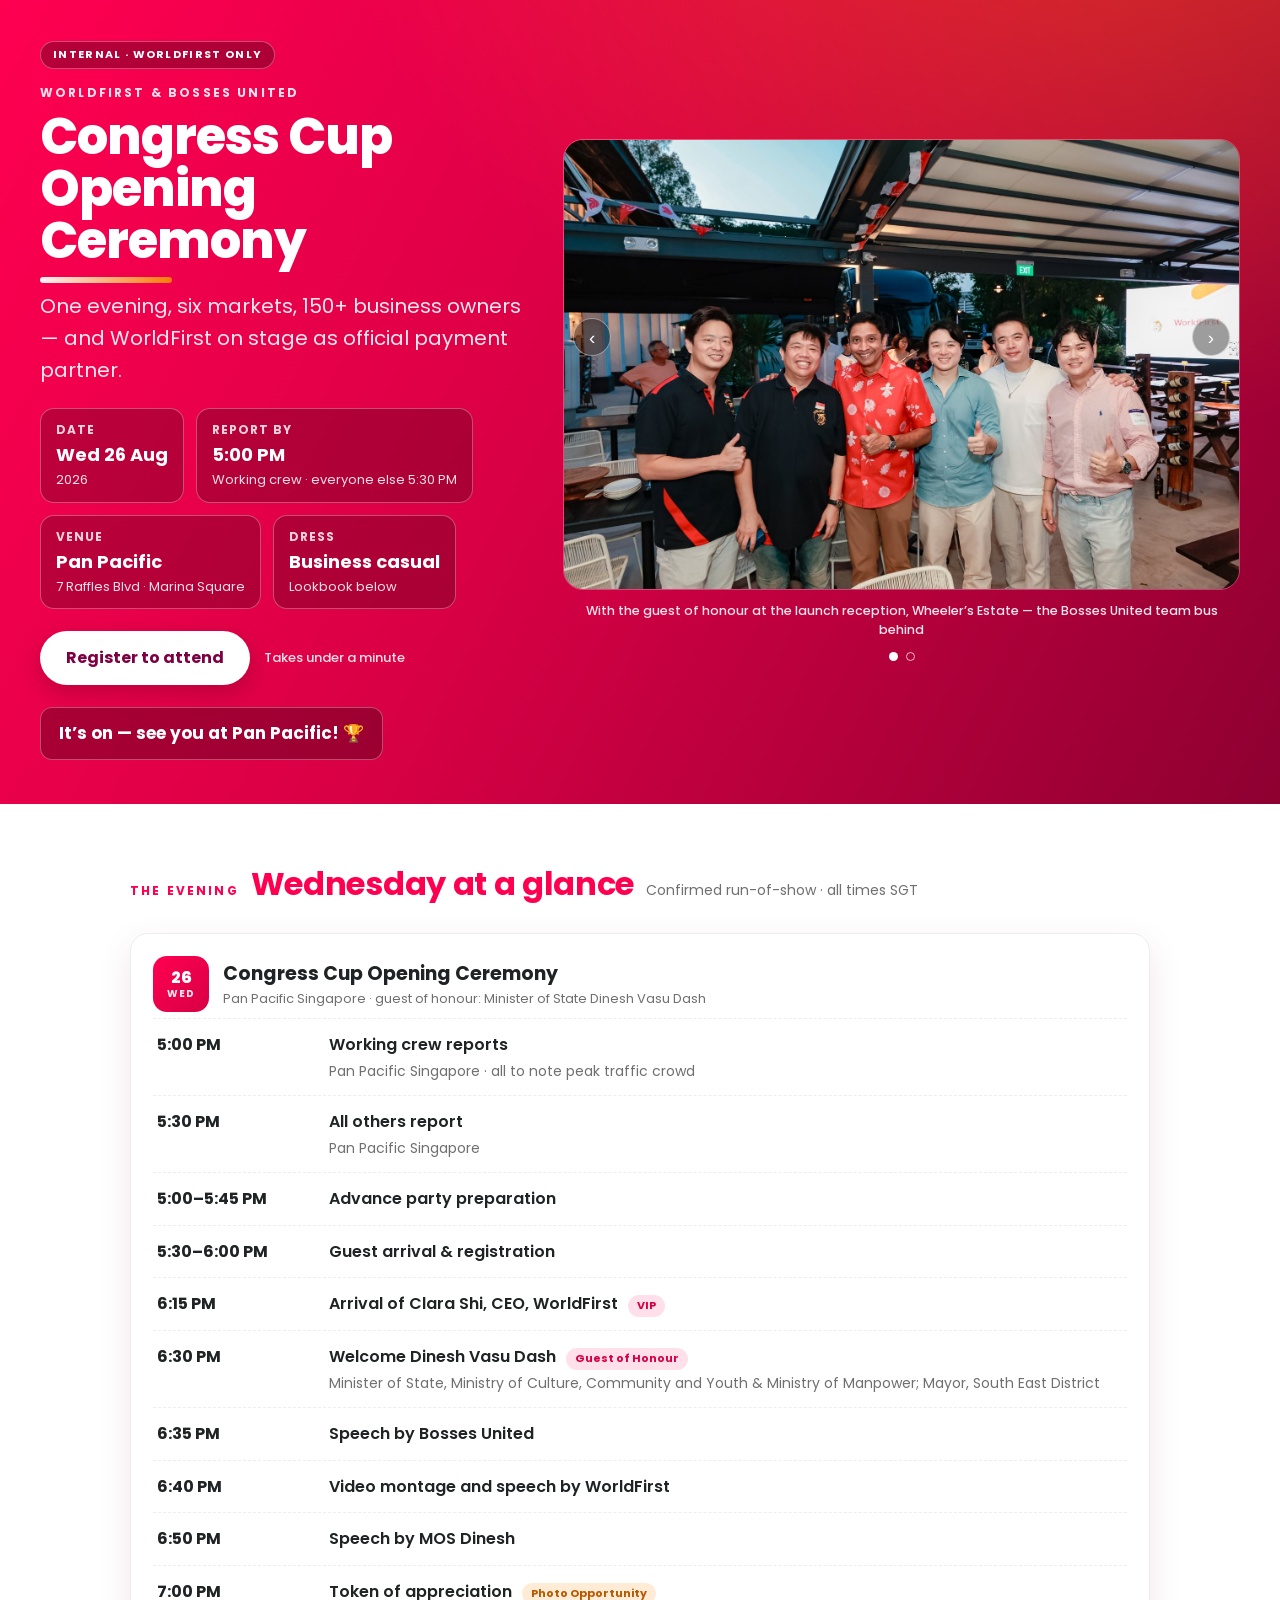
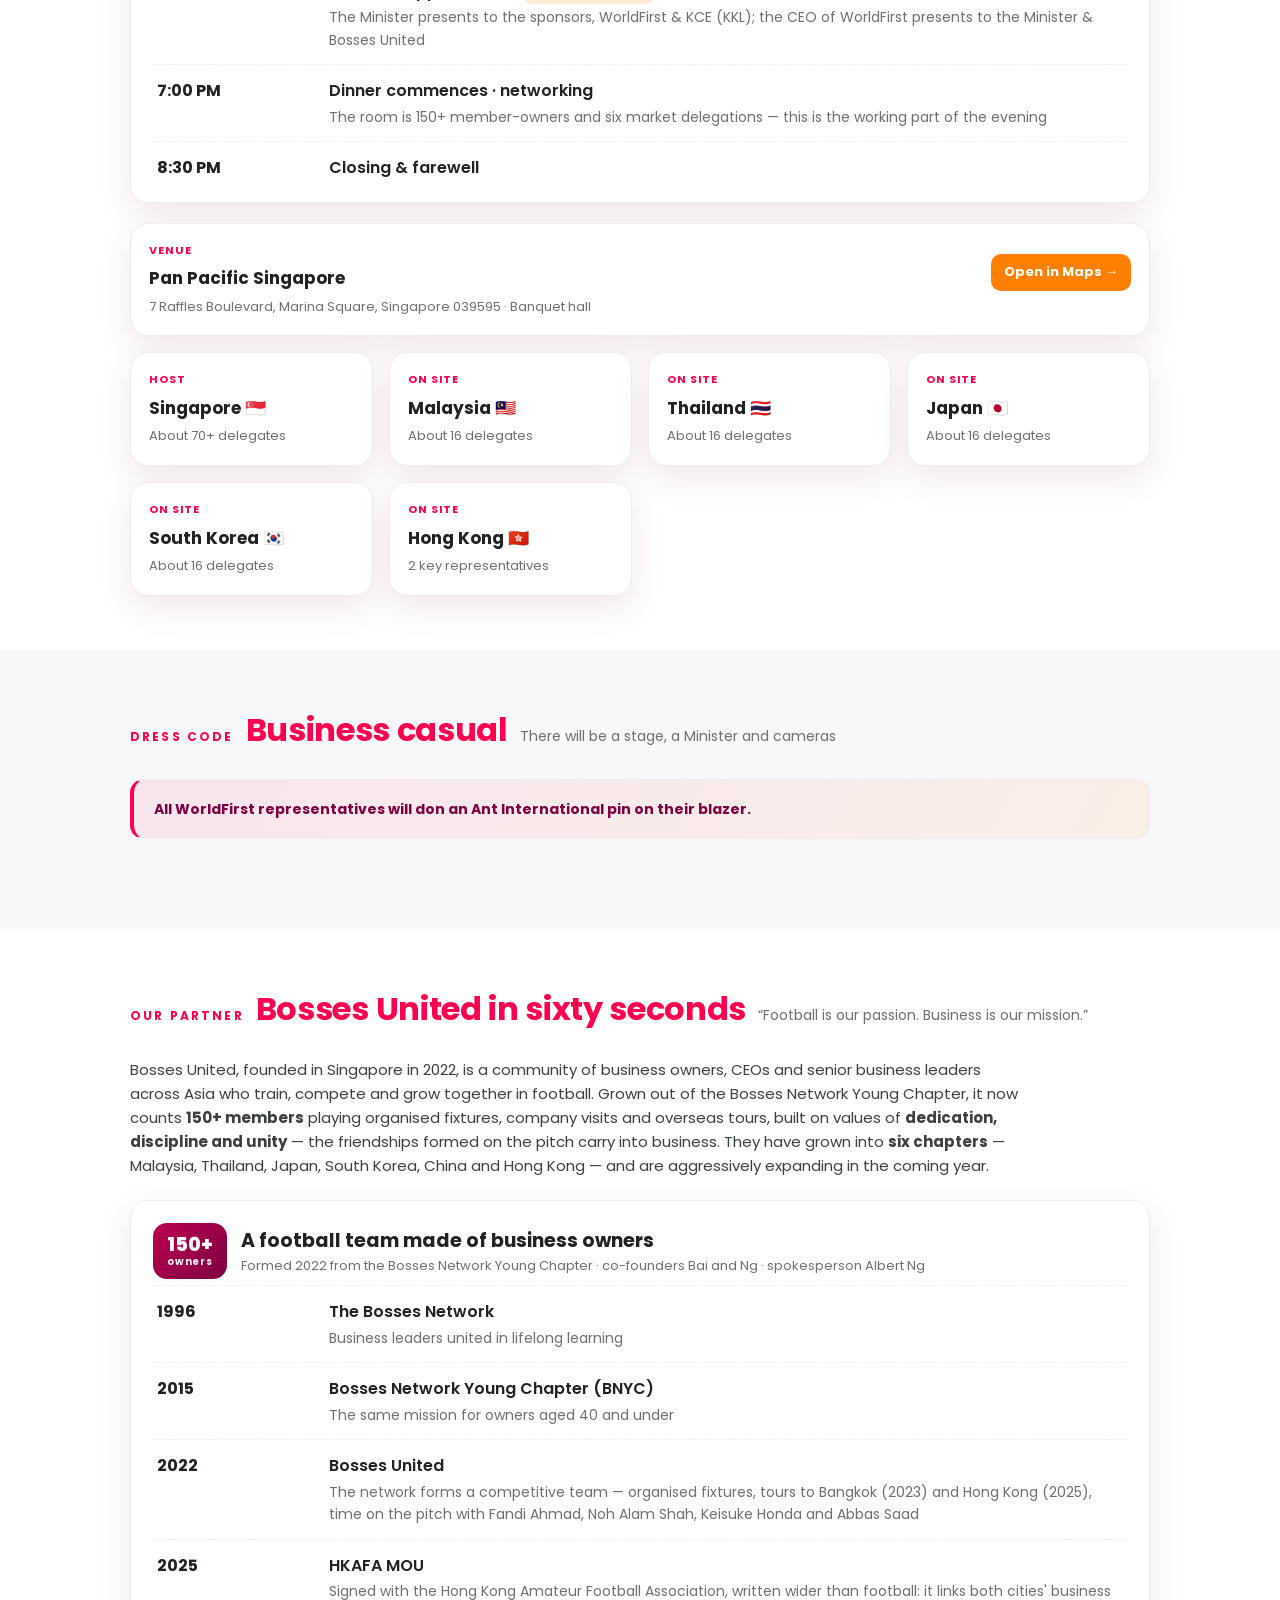
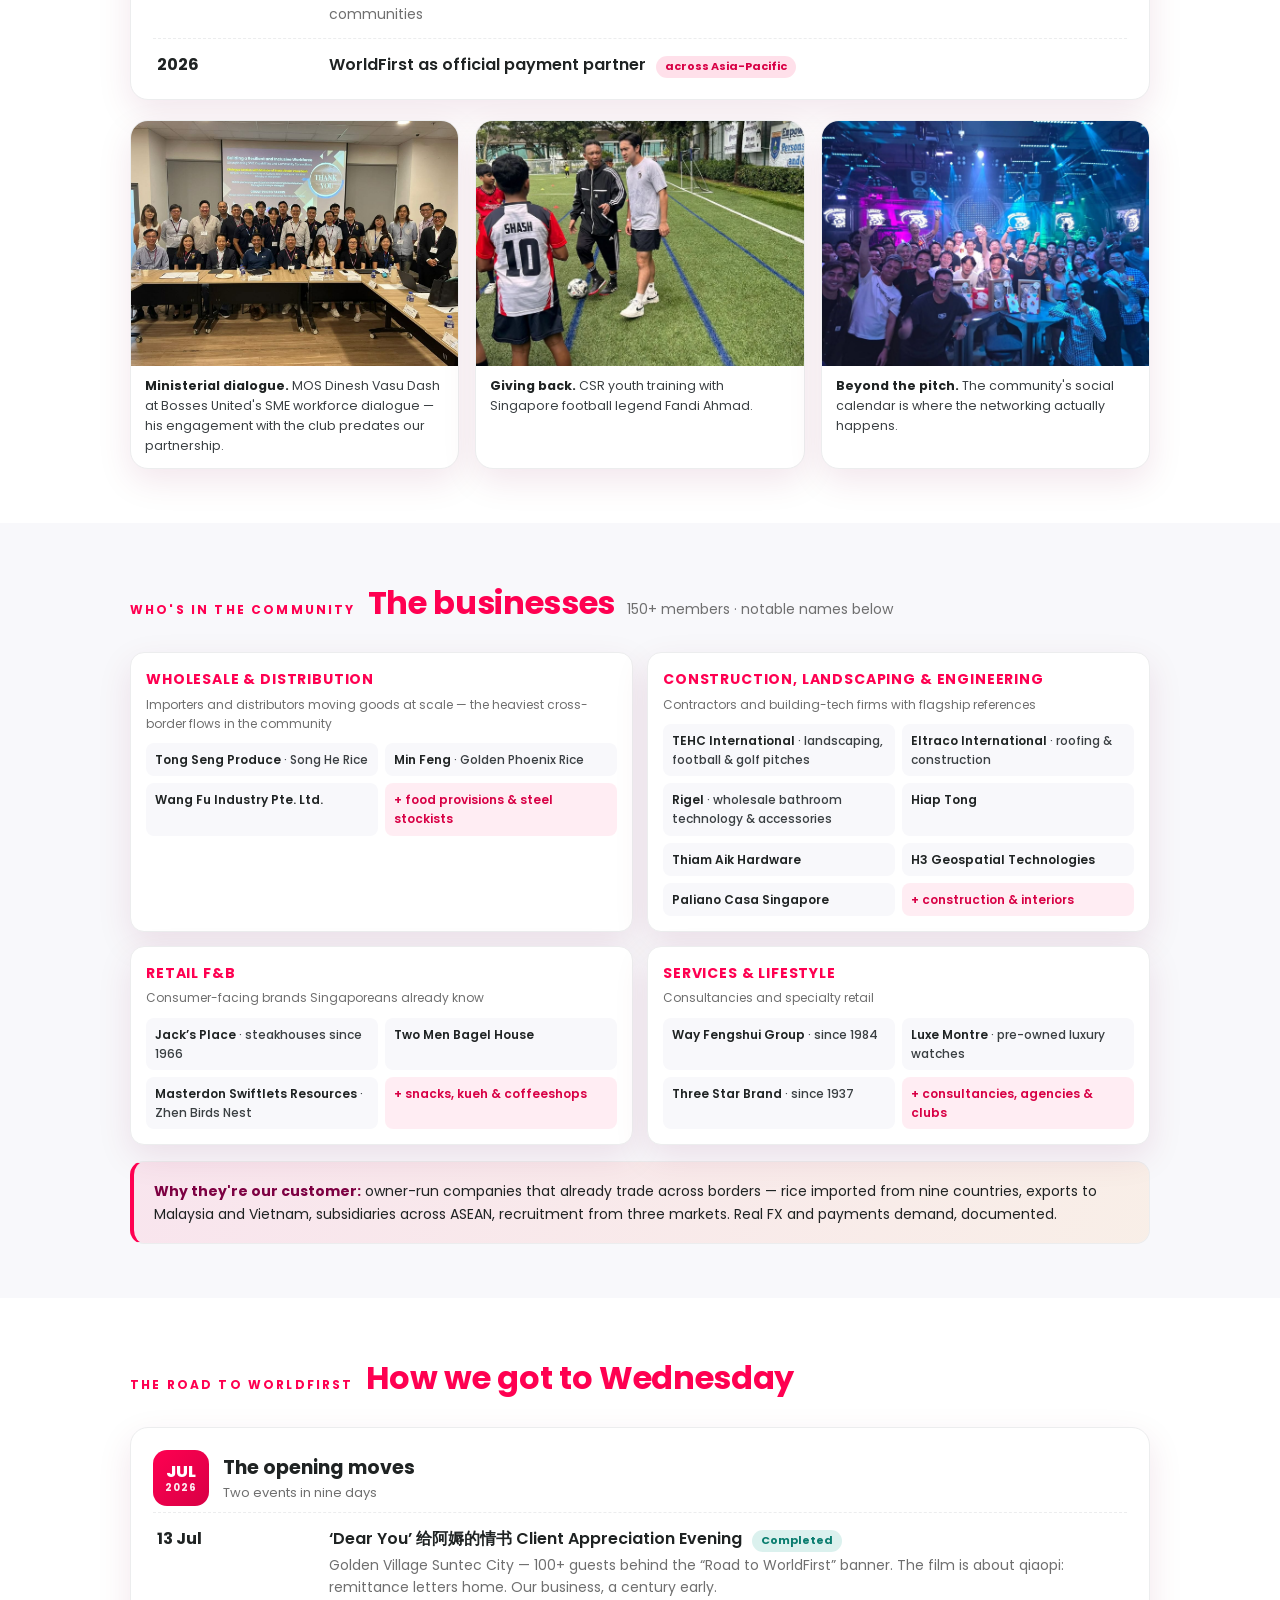
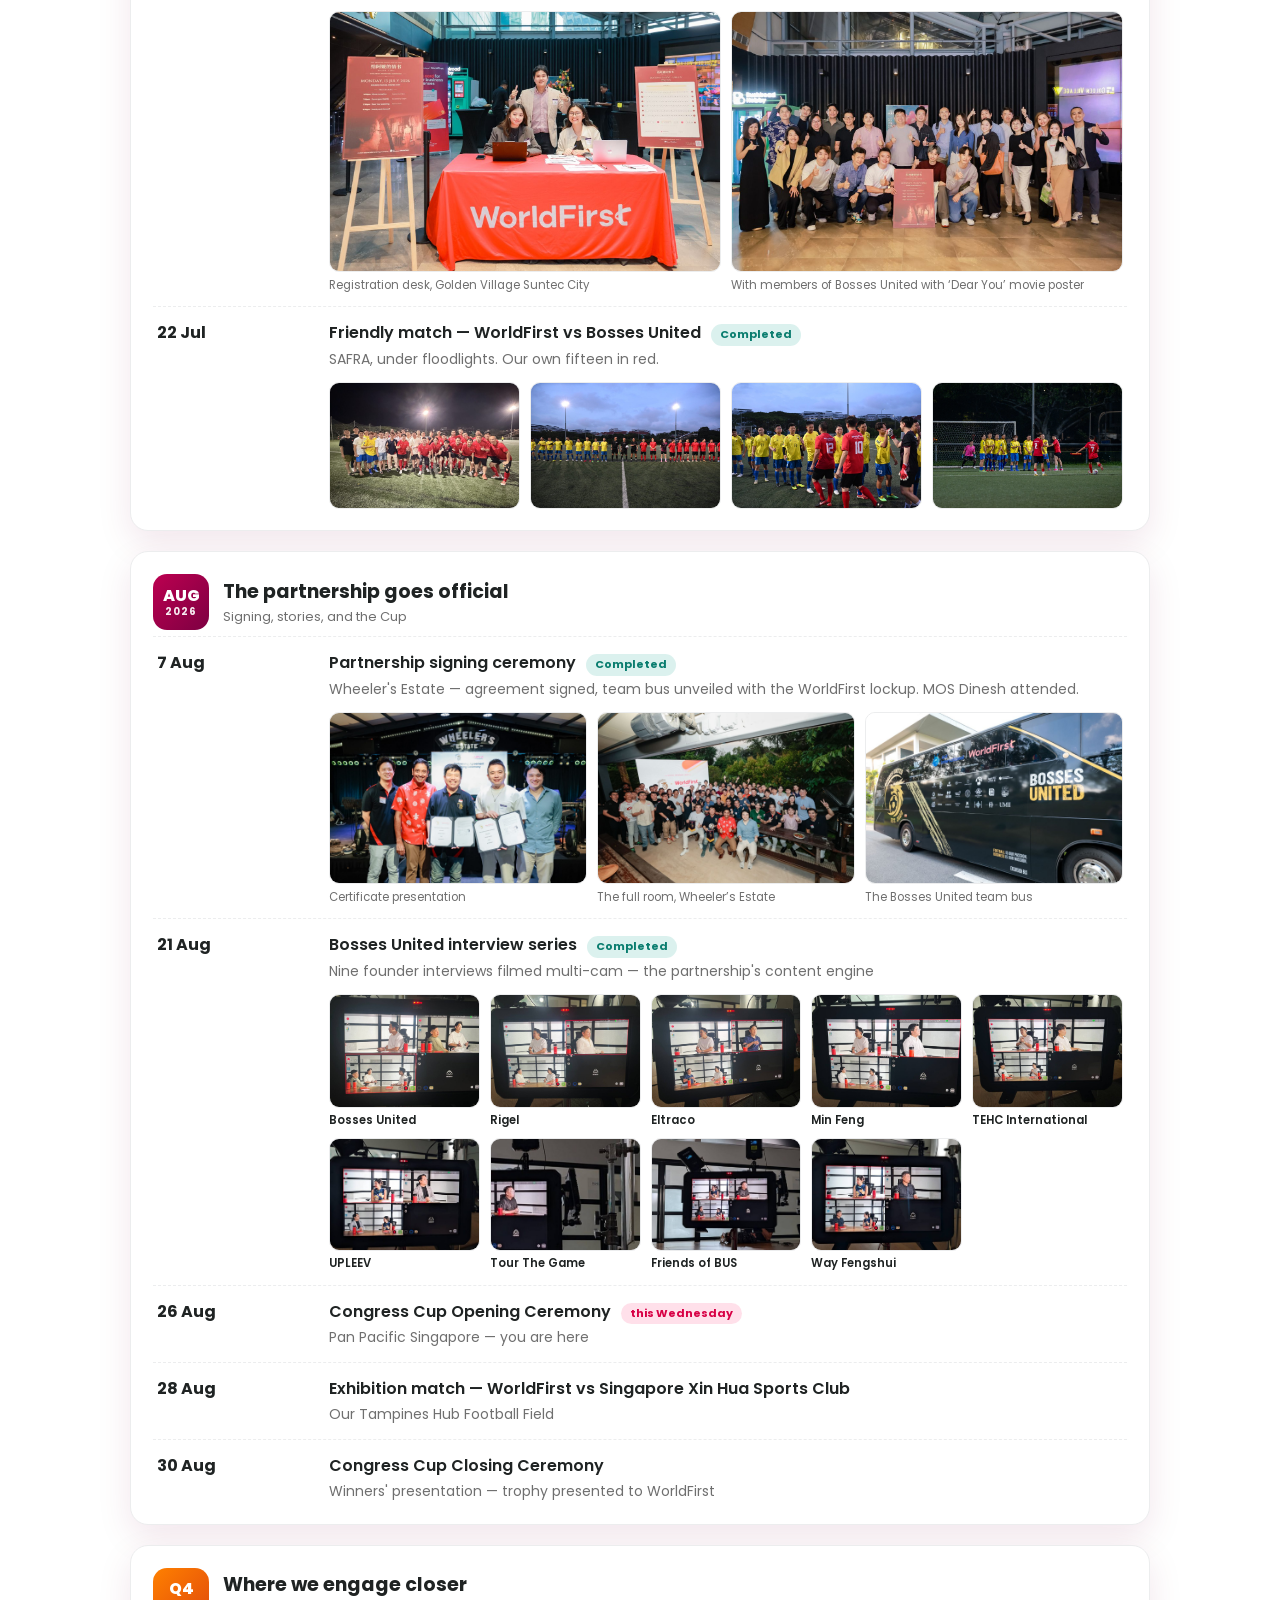
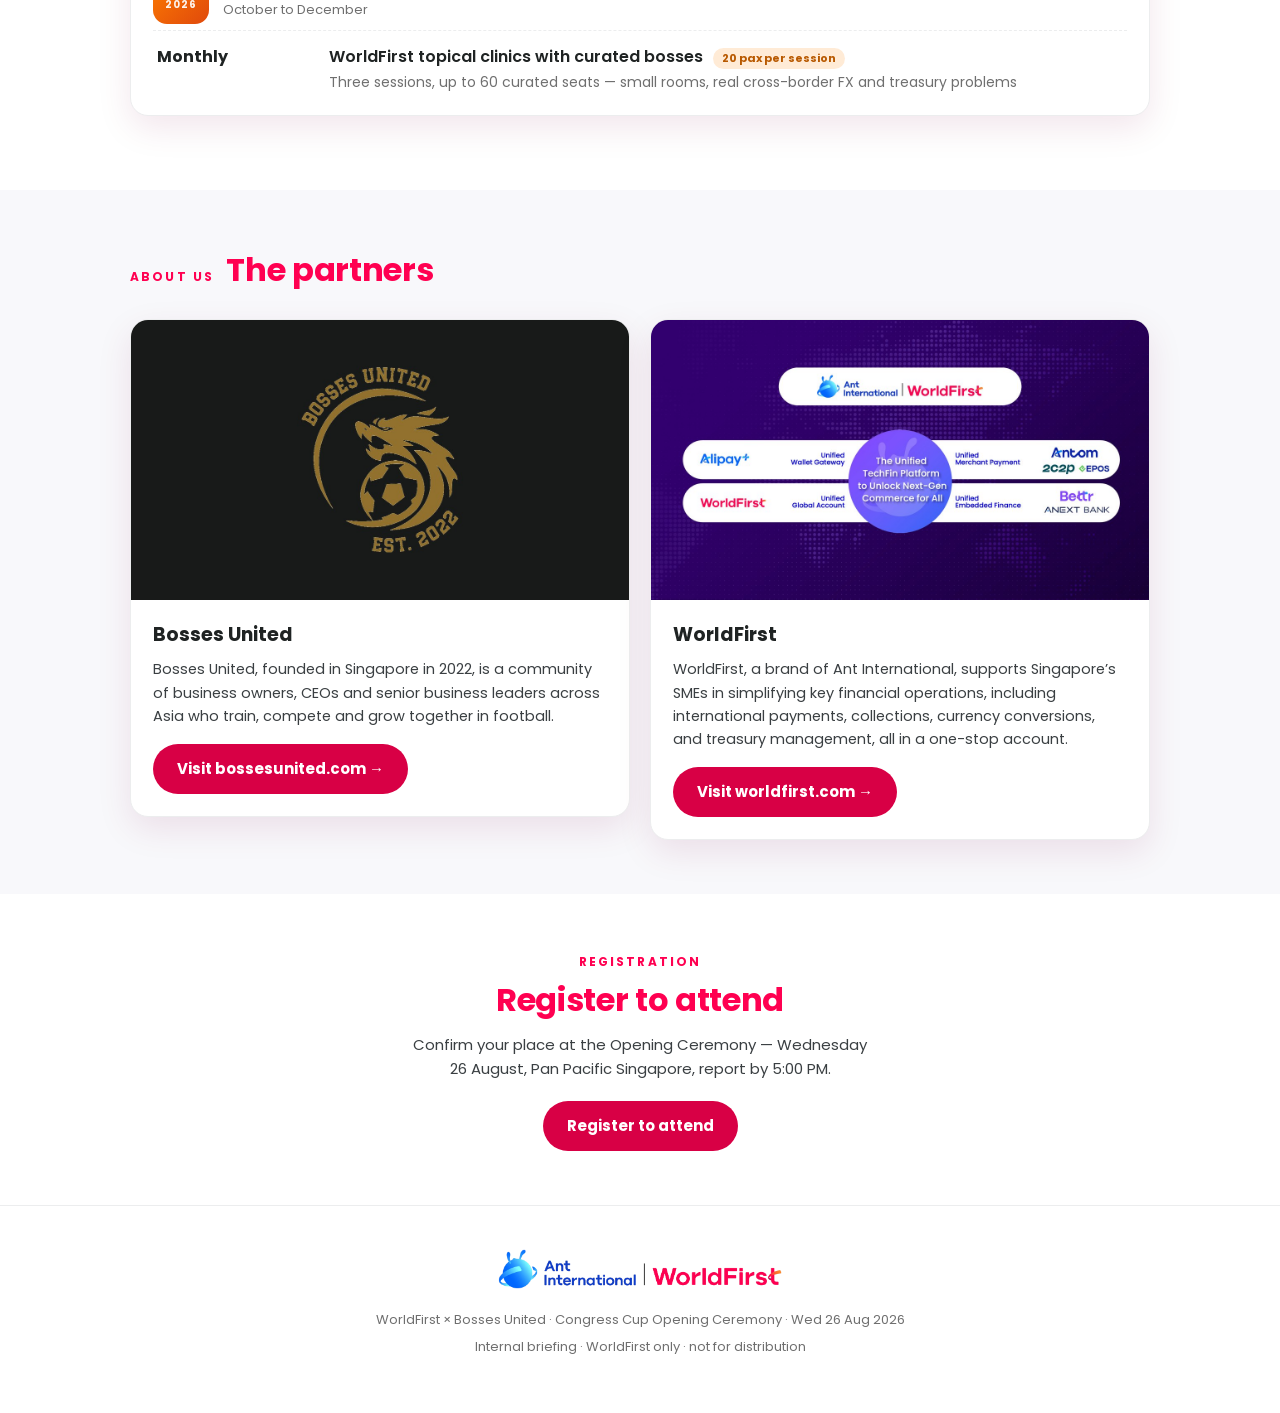
==== index.html @ d3ed32b0 "Split report times for crew and all, adjust guest arrival window, replace placeholder tile" ====
<!doctype html>
<html lang="en">
<head>
<meta charset="utf-8" />
<meta name="viewport" content="width=device-width, initial-scale=1" />
<meta name="robots" content="noindex, nofollow" />
<meta name="color-scheme" content="light" />
<title>Bosses United</title>
<link rel="preconnect" href="https://fonts.googleapis.com">
<link rel="preconnect" href="https://fonts.gstatic.com" crossorigin>
<link href="https://fonts.googleapis.com/css2?family=Poppins:wght@400;500;600;700;800&display=swap" rel="stylesheet">
<style>
  /* ===== WorldFirst brand palette (Global Brand Guide, 29 May 2025) ===== */
  :root{
    --wfred:#FF0051; --wfred-d:#D80045;   /* flagship — #HeroTheWFRed */
    --magenta:#BC0050;                     /* core */
    --plum:#7D0042;                        /* darkest core — secondary */
    --orange:#FF8000; --orange-d:#E0490C;  /* core accent (gradient belt) */
    --ink:#1F2323; --ink-soft:#3A3F42;
    --bg:#FFFFFF; --bg-alt:#F8F8FB; --card:#FFFFFF;
    --line:#ECEDEE; --muted:#6F6F6F;
    --shadow:0 12px 34px rgba(125,0,66,.10);
    --radius:18px;
    --ok:#0A7D6F;               /* confirmation green */
    --scrim:rgba(31,35,35,.62);
  }
  *{box-sizing:border-box}
  html{scroll-behavior:smooth; color-scheme:light}
  body{
    margin:0; background:var(--bg); color:var(--ink);
    font-family:"Poppins",-apple-system,BlinkMacSystemFont,"Segoe UI",Roboto,Helvetica,Arial,sans-serif;
    line-height:1.6; -webkit-font-smoothing:antialiased;
  }
  .wrap{max-width:1060px; margin:0 auto; padding:0 20px}
  .eyebrow{text-transform:uppercase; letter-spacing:.18em; font-size:12px; font-weight:700; color:var(--wfred)}

  /* HERO — Reverse on WF Red (secondary brand application) */
  .hero{
    position:relative; overflow:hidden; color:#fff;
    background:
      radial-gradient(120% 140% at 88% -20%, rgba(255,128,0,.38) 0%, rgba(255,128,0,0) 52%),
      linear-gradient(118deg, var(--wfred) 0%, var(--wfred-d) 46%, #8E0031 100%);
  }
  .hero .wrap{max-width:1240px; padding:40px 20px 44px}
  .hero-grid{display:flex; flex-wrap:wrap; gap:40px; align-items:center}
  .hero-left{flex:1 1 430px; min-width:0}
  .hero-kv{flex:1.45 1 600px; min-width:0; position:relative}
  .kv-track{display:flex; overflow-x:auto; scroll-snap-type:x mandatory; scrollbar-width:none}
  .kv-track::-webkit-scrollbar{display:none}
  .kv-track figure{margin:0; flex:0 0 100%; scroll-snap-align:center}
  .kv-track img{width:100%; aspect-ratio:3/2; object-fit:cover; object-position:center 40%; display:block;
    border-radius:20px; border:1px solid rgba(255,255,255,.28)}
  .kv-track figcaption{margin-top:12px; padding:0 8px; font-size:12.5px; line-height:1.5; color:#FCE4EC; font-weight:500; text-align:center}
  .kv-nav{position:absolute; top:38%; transform:translateY(-50%); width:38px; height:38px; border-radius:50%; border:1px solid rgba(255,255,255,.45);
    background:rgba(0,0,0,.35); color:#fff; font-size:19px; line-height:1; cursor:pointer; display:none; align-items:center; justify-content:center}
  .kv-nav:hover{background:rgba(0,0,0,.55)}
  .kv-prev{left:10px} .kv-next{right:10px}
  .kv-dots{display:none; justify-content:center; gap:8px; margin-top:12px}
  .kv-dots button{width:9px; height:9px; border-radius:50%; border:1px solid rgba(255,255,255,.7); background:transparent; padding:0; cursor:pointer}
  .kv-dots button[aria-current="true"]{background:#fff}
  .hero-kv.multi .kv-nav{display:flex}
  .hero-kv.multi .kv-dots{display:flex}
  .hero .eyebrow{color:#FFE1EC}
  .itag{display:inline-block; font-size:11px; font-weight:700; letter-spacing:.12em; text-transform:uppercase;
    padding:4px 12px; border-radius:999px; background:rgba(0,0,0,.28); border:1px solid rgba(255,255,255,.30); color:#fff; margin-bottom:14px}
  .hero h1{font-size:clamp(30px,4.6vw,50px); line-height:1.04; margin:.18em 0 .14em; letter-spacing:-.02em; font-weight:800}
  .hero h1 .accent{color:#fff; position:relative}
  .hero h1 .accent::after{content:""; display:block; height:6px; width:132px; margin-top:10px; border-radius:99px;
    background:linear-gradient(90deg,#fff,var(--orange)); opacity:.95}
  .hero p.lede{font-size:clamp(16px,2.2vw,20px); color:#FFE7EF; max-width:46ch; margin:.35em 0 0; font-weight:400}
  .facts{display:flex; flex-wrap:wrap; gap:12px; margin-top:22px}
  .fact{background:rgba(0,0,0,.22); border:1px solid rgba(255,255,255,.30); border-radius:14px; padding:11px 15px; min-width:138px}
  .fact .k{font-size:12px; letter-spacing:.08em; text-transform:uppercase; color:rgba(255,255,255,.82); font-weight:700}
  .fact .v{font-size:18px; font-weight:700; margin-top:2px; color:#fff}
  .fact .s{font-size:13px; color:rgba(255,255,255,.88); font-weight:400}
  .cd-wrap{margin-top:22px}
  .count-label{font-size:11px; letter-spacing:.14em; text-transform:uppercase; color:#FFD7E4; font-weight:700; margin:0 0 9px}
  .count{display:flex; gap:10px; flex-wrap:wrap}
  .count .box{background:rgba(0,0,0,.20); border:1px solid rgba(255,255,255,.22); border-radius:12px; padding:8px 14px; text-align:center; min-width:58px}
  .count .n{font-size:23px; font-weight:800; line-height:1; font-variant-numeric:tabular-nums}
  .count .l{font-size:11px; text-transform:uppercase; letter-spacing:.1em; color:#FCE4EC; margin-top:4px; font-weight:600}
  .count-msg{display:inline-block; font-size:17px; font-weight:700; color:#fff; background:rgba(0,0,0,.28); border:1px solid rgba(255,255,255,.30); padding:12px 18px; border-radius:12px}

  section{padding:54px 0}
  section.alt{background:var(--bg-alt)}
  .sec-h{display:flex; align-items:baseline; gap:12px; flex-wrap:wrap; margin-bottom:24px}
  .sec-h h2{font-size:clamp(23px,3.6vw,32px); margin:0; letter-spacing:-.01em; color:var(--wfred); font-weight:700}
  .sec-h .note{color:var(--muted); font-size:14px}

  /* day-style cards (programme / evening) */
  .day{background:var(--card); border:1px solid var(--line); border-radius:var(--radius); box-shadow:var(--shadow); padding:22px 22px 8px; margin-bottom:20px}
  .day-top{display:flex; align-items:center; gap:14px; margin-bottom:6px}
  .daychip{width:56px; height:56px; border-radius:14px; flex:0 0 auto; color:#fff; display:flex; flex-direction:column; align-items:center; justify-content:center; font-weight:800; line-height:1}
  .daychip small{font-size:10px; font-weight:700; letter-spacing:.08em; opacity:.92; margin-top:3px}
  .daychip.wide{width:auto; min-width:56px; padding:0 14px; font-size:19px; white-space:nowrap}
  .d1{background:linear-gradient(135deg,var(--wfred),var(--wfred-d))}
  .d2{background:linear-gradient(135deg,var(--magenta),var(--plum))}
  .d3{background:linear-gradient(135deg,var(--orange),#E0490C)}
  .day-top h3{margin:0; font-size:19px; font-weight:700; color:var(--ink)}
  .day-top .sub{color:var(--muted); font-size:13px}
  .row{display:grid; grid-template-columns:158px 1fr; gap:14px; padding:13px 4px; border-top:1px dashed var(--line)}
  .row:first-of-type{border-top:0}
  .time{font-weight:700; color:var(--ink); font-variant-numeric:tabular-nums; white-space:nowrap}
  .act .t{font-weight:600}
  .act .place{font-size:14px; color:var(--muted); margin-top:2px; font-weight:400}
  .pill{display:inline-block; font-size:11px; font-weight:700; padding:2px 9px; border-radius:999px; background:rgba(255,128,0,.16); color:#B85900; margin-left:6px; white-space:nowrap}
  .pill.done{background:rgba(14,159,142,.15); color:#0A7D6F}
  .pill.hot{background:rgba(255,0,81,.12); color:var(--wfred-d)}
  /* event photo strips — lined up so everything is visible at a glance */
  .evpics{display:grid; gap:10px; margin-top:12px; grid-template-columns:repeat(auto-fit,minmax(180px,1fr))}
  .evpics figure{margin:0}
  .evpics img{width:100%; aspect-ratio:3/2; object-fit:cover; display:block; border-radius:10px; border:1px solid var(--line); background:var(--bg-alt)}
  .evpics figcaption{font-size:11.5px; color:var(--muted); margin-top:5px; line-height:1.4}
  /* interview roster — named cards */
  .intgrid{display:grid; gap:10px; margin-top:12px; grid-template-columns:repeat(auto-fit,minmax(150px,1fr))}
  .intgrid figure{margin:0}
  .intgrid img{width:100%; aspect-ratio:4/3; object-fit:cover; display:block; border-radius:10px; border:1px solid var(--line); background:var(--bg-alt)}
  .intgrid figcaption{font-size:11.5px; margin-top:5px; line-height:1.35}
  .intgrid b{display:block; font-weight:600; color:var(--ink)}
  .intgrid span{color:var(--muted)}
  @media (max-width:560px){
    .row{grid-template-columns:1fr; gap:4px}
    .evpics,.intgrid{grid-template-columns:repeat(2,minmax(0,1fr))}
  }

  /* venue-style cards (markets / dress) */
  .grid{display:grid; grid-template-columns:repeat(auto-fit,minmax(230px,1fr)); gap:16px}
  .venue{background:var(--card); border:1px solid var(--line); border-radius:var(--radius); box-shadow:var(--shadow); padding:18px; display:flex; flex-direction:column}
  .venue .tag{font-size:11px; font-weight:700; text-transform:uppercase; letter-spacing:.08em; color:var(--wfred)}
  .venue h4{margin:6px 0 4px; font-size:17px; font-weight:700; text-wrap:balance}
  .venue .addr{font-size:13px; color:var(--muted); flex:1; font-weight:400; text-wrap:pretty}
  .maplink{margin-top:12px; display:inline-flex; align-items:center; gap:6px; align-self:flex-start; font-size:13px; font-weight:700; color:#fff; text-decoration:none; background:var(--orange); padding:8px 13px; border-radius:10px; transition:background .15s}
  .maplink:hover{background:var(--orange-d)}

  /* industry panels with member chips (team-card pattern) */
  .team-grid{display:grid; gap:14px; grid-template-columns:repeat(2,minmax(0,1fr))}
  .team-card .tc-note{font-size:12px; color:var(--muted); margin:-6px 0 10px}
  .team-card{background:#fff; border:1px solid var(--line); border-radius:14px; padding:15px; box-shadow:var(--shadow)}
  .team-card h4{margin:0 0 10px; color:var(--wfred); font-size:14px; text-transform:uppercase; letter-spacing:.06em}
  .member-list{display:grid; grid-template-columns:repeat(2,minmax(0,1fr)); gap:7px; list-style:none; margin:0; padding:0}
  .member-list li{background:var(--bg-alt); border-radius:8px; padding:7px 9px; color:var(--ink-soft); font-size:12px; font-weight:500; min-width:0}
  .member-list li b{color:var(--ink); font-weight:600}
  .member-list li.more{background:rgba(255,0,81,.07); color:var(--wfred-d); font-weight:600}
  @media (max-width:860px){ .team-grid{grid-template-columns:repeat(2,minmax(0,1fr))} }
  @media (max-width:560px){ .team-grid{grid-template-columns:1fr} .member-list{grid-template-columns:1fr} }


  /* about us */
  .about-grid{display:grid; gap:20px; align-items:start; grid-template-columns:repeat(auto-fit,minmax(320px,1fr))}
  .about{background:var(--card); border:1px solid var(--line); border-radius:var(--radius);
    box-shadow:var(--shadow); overflow:hidden; display:flex; flex-direction:column}
  .about-media{background:var(--bg-alt)}
  .about-media img{width:100%; aspect-ratio:16/9; object-fit:cover; display:block}
  .about-body{padding:20px 22px 22px}
  .about-body h3{margin:0 0 8px; font-size:19px; font-weight:700; color:var(--ink)}
  .about-body p{margin:0; font-size:14.5px; color:var(--ink-soft)}
  .about-body .btn-solid{display:inline-block; margin-top:16px; text-decoration:none}

  /* registration CTA + modal */
  .cta-row{display:flex; align-items:center; gap:14px; flex-wrap:wrap; margin-top:22px}
  .btn-primary{font:inherit; font-weight:700; font-size:16px; cursor:pointer; border:0; border-radius:999px;
    padding:14px 26px; background:var(--bg); color:var(--plum); box-shadow:0 8px 22px rgba(0,0,0,.18)}
  .btn-primary:hover{transform:translateY(-1px)}
  .btn-primary:active{transform:translateY(0)}
  .cta-note{font-size:13px; color:rgba(255,255,255,.88); font-weight:500}
  .btn-solid{font:inherit; font-weight:700; font-size:15px; cursor:pointer; border:0; border-radius:999px;
    padding:13px 24px; background:var(--wfred-d); color:var(--bg)}
  .btn-solid:hover{background:var(--plum)}
  .btn-solid[disabled]{opacity:.6; cursor:default}
  .btn-ghost{font:inherit; font-weight:600; font-size:14px; cursor:pointer; border:1px solid var(--line);
    border-radius:999px; padding:12px 20px; background:var(--card); color:var(--ink-soft)}
  .cta-block{text-align:center}
  .cta-block h2{font-size:clamp(23px,3.6vw,32px); margin:0 0 8px; color:var(--wfred); font-weight:700; letter-spacing:-.01em}
  .cta-block p{margin:0 auto 20px; max-width:52ch; color:var(--ink-soft); font-size:15px}

  .rsvp{border:0; padding:0; background:transparent; max-width:560px; width:calc(100% - 32px);
    max-height:calc(100vh - 32px); overflow:auto; overscroll-behavior:contain}
  .rsvp::backdrop{background:var(--scrim)}
  .rsvp-card{background:var(--card); border-radius:var(--radius); box-shadow:var(--shadow); padding:24px}
  .rsvp-head{display:flex; align-items:flex-start; gap:12px; margin-bottom:18px}
  .rsvp-head h3{margin:0; font-size:20px; font-weight:700; color:var(--ink)}
  .rsvp-head p{margin:4px 0 0; font-size:13px; color:var(--muted)}
  .rsvp-x{margin-left:auto; flex:0 0 auto; width:32px; height:32px; border-radius:50%; border:1px solid var(--line);
    background:var(--card); color:var(--ink-soft); font-size:19px; line-height:1; cursor:pointer}
  .fld{margin-bottom:14px}
  .fld label{display:block; font-size:12.5px; font-weight:600; color:var(--ink); margin-bottom:5px}
  .fld .hint{font-weight:400; color:var(--muted)}
  .fld input,.fld select{width:100%; font:inherit; font-size:15px; color:var(--ink); background:var(--bg);
    border:1px solid var(--line); border-radius:10px; padding:11px 12px}
  .fld input:focus,.fld select:focus{outline:none; border-color:var(--wfred); box-shadow:0 0 0 3px rgba(255,0,81,.18)}
  .fld.bad input,.fld.bad select{border-color:var(--wfred-d); background:rgba(255,0,81,.04)}
  .fld .msg{display:none; font-size:12px; color:var(--wfred-d); margin-top:4px; font-weight:500}
  .fld.bad .msg{display:block}
  .chk{display:flex; gap:10px; align-items:flex-start; font-size:13px; color:var(--ink-soft);
    line-height:1.5; padding:12px 14px; border:1px solid var(--line); border-radius:12px; background:var(--bg-alt)}
  .chk input{flex:0 0 auto; margin-top:3px; width:16px; height:16px; accent-color:var(--wfred)}
  .chk.bad{border-color:var(--wfred-d)}
  .rsvp-err{margin:14px 0 0; font-size:13px; font-weight:500; color:var(--wfred-d)}
  .rsvp-foot{display:flex; gap:10px; align-items:center; margin-top:18px; flex-wrap:wrap}
  .rsvp-priv{font-size:11.5px; color:var(--muted); margin:12px 0 0; line-height:1.45}
  .rsvp-done{text-align:center; padding:12px 4px}
  .rsvp-done .tick{width:52px; height:52px; margin:0 auto 14px; border-radius:50%; background:rgba(14,159,142,.14);
    color:var(--ok); font-size:26px; font-weight:700; display:flex; align-items:center; justify-content:center}
  .rsvp-done h3{margin:0 0 6px; font-size:20px; font-weight:700; color:var(--ink)}
  .rsvp-done p{margin:0 auto 18px; max-width:40ch; font-size:14px; color:var(--ink-soft)}
  #rsvp-sink{display:none}
  @media (max-width:560px){
    .rsvp-foot .btn-solid,.rsvp-foot .btn-ghost{width:100%}
  }


  /* dress lookbook carousel */
  .lookbook{display:flex; gap:16px; overflow-x:auto; scroll-snap-type:x mandatory; padding:4px 4px 14px; -webkit-overflow-scrolling:touch}
  .look{flex:0 0 min(78%,300px); scroll-snap-align:start; margin:0; background:var(--card); border:1px solid var(--line); border-radius:var(--radius); box-shadow:var(--shadow); overflow:hidden; display:flex; flex-direction:column}
  .look .media{aspect-ratio:3/4; overflow:hidden; background:var(--bg-alt)}
  .look .media img{width:100%; height:100%; object-fit:cover; object-position:top center; display:block}
  .look .media.crop img{height:114%}
  .look figcaption{padding:12px 15px 14px}
  .look b{display:block; font-size:14px}
  .look span{font-size:12.5px; color:var(--muted)}
  .look .tag{font-size:11px; font-weight:700; text-transform:uppercase; letter-spacing:.08em; color:var(--wfred); display:block; margin-bottom:2px}
  .lb-hint{font-size:12px; color:var(--muted); margin:2px 0 0}
  @media (min-width:900px){ .lookbook{overflow:visible; flex-wrap:nowrap} .look{flex:1 1 0} .lb-hint{display:none} }

  /* club photo strip */
  .strip{display:grid; grid-template-columns:repeat(auto-fit,minmax(240px,1fr)); gap:16px; margin-top:20px}
  .snap{margin:0; background:var(--card); border:1px solid var(--line); border-radius:var(--radius); box-shadow:var(--shadow); overflow:hidden}
  .snap img{width:100%; aspect-ratio:4/3; object-fit:cover; display:block}
  .snap figcaption{padding:10px 14px 12px; font-size:12.5px; color:var(--ink-soft)}
  .snap figcaption b{color:var(--ink)}

  .callout{background:linear-gradient(120deg, rgba(255,0,81,.08), rgba(255,128,0,.08)); border:1px solid var(--line); border-left:4px solid var(--wfred); border-radius:14px; padding:18px 20px; font-size:14px}
  .callout b{color:var(--plum)}
  .callout ul{margin:8px 0 0; padding-left:18px}
  .callout li{margin:4px 0}
  footer{padding:40px 20px 56px; color:var(--muted); font-size:13px; text-align:center; border-top:1px solid var(--line)}
  .foot-logo{height:46px; width:auto; max-width:86%; margin:0 auto 18px; display:block}
  footer .src{margin-top:6px}
</style>

</head>
<body>

<script>window.kvInit=window.kvInit||function(){};</script>
<header class="hero">
  <div class="wrap hero-grid">
    <div class="hero-left">
      <span class="itag">Internal · WorldFirst only</span>
      <div class="eyebrow">WorldFirst &amp; Bosses United</div>
      <h1>Congress Cup<br><span class="accent">Opening Ceremony</span></h1>
      <p class="lede">One evening, six markets, 150+ business owners — and WorldFirst on stage as official payment partner.</p>
      <div class="facts">
        <div class="fact"><div class="k">Date</div><div class="v">Wed 26 Aug</div><div class="s">2026</div></div>
        <div class="fact"><div class="k">Report by</div><div class="v">5:00 PM</div><div class="s">Working crew &middot; everyone else 5:30 PM</div></div>
        <div class="fact"><div class="k">Venue</div><div class="v">Pan Pacific</div><div class="s">7 Raffles Blvd · Marina Square</div></div>
        <div class="fact"><div class="k">Dress</div><div class="v">Business casual</div><div class="s">Lookbook below</div></div>
      </div>
      <div class="cta-row">
        <button class="btn-primary" type="button" data-rsvp-open>Register to attend</button>
        <span class="cta-note">Takes under a minute</span>
      </div>
      <div class="cd-wrap">
        <div class="count-label" id="cd-label">Until first report time — 5:00 PM, 26 Aug 🏆</div>
        <div class="count" id="countdown" aria-label="Countdown to the Opening Ceremony">
          <div class="box"><div class="n" id="cd-d">–</div><div class="l">Days</div></div>
          <div class="box"><div class="n" id="cd-h">–</div><div class="l">Hrs</div></div>
          <div class="box"><div class="n" id="cd-m">–</div><div class="l">Min</div></div>
          <div class="box"><div class="n" id="cd-s">–</div><div class="l">Sec</div></div>
        </div>
      </div>
    </div>
    <div class="hero-kv" id="hero-kv">
      <div class="kv-track" id="kv-track">
        <figure>
          <img src="https://media.asiaone.com/sites/default/files/inline-images/bossesunitedworldfirstdinesh.jpg" alt="Bosses United co-founders with MOS Dinesh Vasu Dash and WorldFirst leadership at the signing ceremony" loading="eager"
               onerror="this.closest('figure').remove();kvInit()">
          <figcaption>Bosses United&rsquo;s co-founders Bai and Ng (from left) at the partnership agreement signing ceremony, with Minister of State Dinesh Vasu Dash (middle), Daniel, Head of APAC, WorldFirst, and Shawn, Country Manager, Singapore</figcaption>
        </figure>
        <figure>
          <img src="assets/hero-2.jpg" alt="With the guest of honour at the launch reception, the Bosses United team bus behind" loading="lazy"
               onerror="this.closest('figure').remove();kvInit()">
          <figcaption>With the guest of honour at the launch reception, Wheeler&rsquo;s Estate &mdash; the Bosses United team bus behind</figcaption>
        </figure>
        <figure>
          <img src="assets/hero-3.jpg" alt="The full room at the official partnership launch, Wheeler's Estate" loading="lazy"
               onerror="this.closest('figure').remove();kvInit()">
          <figcaption>Official partnership launch &mdash; the full room at Wheeler&rsquo;s Estate, 7 August</figcaption>
        </figure>
      </div>
      <button class="kv-nav kv-prev" type="button" aria-label="Previous photo" onclick="kvGo(-1)">&#8249;</button>
      <button class="kv-nav kv-next" type="button" aria-label="Next photo" onclick="kvGo(1)">&#8250;</button>
      <div class="kv-dots" id="kv-dots" role="tablist" aria-label="Photo selector"></div>
    </div>
  </div>
</header>

<main>
  <section id="evening"><div class="wrap">
    <div class="sec-h"><span class="eyebrow">The evening</span><h2>Wednesday at a glance</h2><span class="note">Confirmed run-of-show &middot; all times SGT</span></div>
    <div class="day">
      <div class="day-top">
        <div class="daychip d1">26<small>WED</small></div>
        <div><h3>Congress Cup Opening Ceremony</h3><div class="sub">Pan Pacific Singapore &middot; guest of honour: Minister of State Dinesh Vasu Dash</div></div>
      </div>
      <div class="row"><div class="time">5:00 PM</div><div class="act"><div class="t">Working crew reports</div><div class="place">Pan Pacific Singapore &middot; all to note peak traffic crowd</div></div></div><div class="row"><div class="time">5:30 PM</div><div class="act"><div class="t">All others report</div><div class="place">Pan Pacific Singapore</div></div></div>
      <div class="row"><div class="time">5:00&ndash;5:45 PM</div><div class="act"><div class="t">Advance party preparation</div></div></div>
      <div class="row"><div class="time">5:30&ndash;6:00 PM</div><div class="act"><div class="t">Guest arrival &amp; registration</div></div></div>
      <div class="row"><div class="time">6:15 PM</div><div class="act"><div class="t">Arrival of Clara Shi, CEO, WorldFirst <span class="pill hot">VIP</span></div></div></div>
      <div class="row"><div class="time">6:30 PM</div><div class="act"><div class="t">Welcome Dinesh Vasu Dash <span class="pill hot">Guest of Honour</span></div><div class="place">Minister of State, Ministry of Culture, Community and Youth &amp; Ministry of Manpower; Mayor, South East District</div></div></div>
      <div class="row"><div class="time">6:35 PM</div><div class="act"><div class="t">Speech by Bosses United</div></div></div>
      <div class="row"><div class="time">6:40 PM</div><div class="act"><div class="t">Video montage and speech by WorldFirst</div></div></div>
      <div class="row"><div class="time">6:50 PM</div><div class="act"><div class="t">Speech by MOS Dinesh</div></div></div>
      <div class="row"><div class="time">7:00 PM</div><div class="act"><div class="t">Token of appreciation <span class="pill">Photo Opportunity</span></div><div class="place">The Minister presents to the sponsors, WorldFirst &amp; KCE (KKL); the CEO of WorldFirst presents to the Minister &amp; Bosses United</div></div></div>
      <div class="row"><div class="time">7:00 PM</div><div class="act"><div class="t">Dinner commences &middot; networking</div><div class="place">The room is 150+ member-owners and six market delegations &mdash; this is the working part of the evening</div></div></div>
      <div class="row"><div class="time">8:30 PM</div><div class="act"><div class="t">Closing &amp; farewell</div></div></div>
    </div>
    <div class="grid" style="margin-bottom:16px">
      <div class="venue" style="grid-column:1/-1; flex-direction:row; align-items:center; gap:18px; flex-wrap:wrap">
        <div style="flex:1 1 260px">
          <div class="tag">Venue</div>
          <h4>Pan Pacific Singapore</h4>
          <div class="addr">7 Raffles Boulevard, Marina Square, Singapore 039595 &middot; Banquet hall</div>
        </div>
        <a class="maplink" href="https://www.google.com/maps/search/?api=1&amp;query=Pan%20Pacific%20Singapore%207%20Raffles%20Boulevard" target="_blank" rel="noopener">Open in Maps &rarr;</a>
      </div>
    </div>
    <div class="grid" id="markets">
      <div class="venue"><div class="tag">Host</div><h4>Singapore &#127480;&#127468;</h4><div class="addr">About 70+ delegates</div></div>
      <div class="venue"><div class="tag">On site</div><h4>Malaysia &#127474;&#127486;</h4><div class="addr">About 16 delegates</div></div>
      <div class="venue"><div class="tag">On site</div><h4>Thailand &#127481;&#127469;</h4><div class="addr">About 16 delegates</div></div>
      <div class="venue"><div class="tag">On site</div><h4>Japan &#127471;&#127477;</h4><div class="addr">About 16 delegates</div></div>
      <div class="venue"><div class="tag">On site</div><h4>South Korea &#127472;&#127479;</h4><div class="addr">About 16 delegates</div></div>
      <div class="venue"><div class="tag">On site</div><h4>Hong Kong &#127469;&#127472;</h4><div class="addr">2 key representatives</div></div>
    </div>
  </div></section>

  <section class="alt" id="dress"><div class="wrap">
    <div class="sec-h"><span class="eyebrow">Dress code</span><h2>Business casual</h2><span class="note">There will be a stage, a Minister and cameras</span></div>
    <div class="callout" style="margin-bottom:18px"><b>All WorldFirst representatives will don an Ant International pin on their blazer.</b></div>
    <div class="lookbook">
      <figure class="look">
        <div class="media crop"><img src="https://encrypted-tbn0.gstatic.com/images?q=tbn:ANd9GcRssKdU_r78g6tj8RwPnKJHHlzPJjoyVKc6R_5_BaurQg&s=10" alt="Men's look: navy blazer over white tee" loading="lazy" onerror="this.closest('.look').style.display='none'"></div>
        <figcaption><span class="tag">Gentlemen &middot; look 1</span><b>Blazer over a plain tee</b><span>Navy blazer, white tee, dark trousers</span></figcaption>
      </figure>
      <figure class="look">
        <div class="media"><img src="https://encrypted-tbn0.gstatic.com/images?q=tbn:ANd9GcSuyyusEH0B0DC6Zv_FEH8kOLD64Xm0FDknYUu8XL3Ksg&s=10" alt="Men's look: full length, blazer with dark trousers and dress shoes" loading="lazy" onerror="this.closest('.look').style.display='none'"></div>
        <figcaption><span class="tag">Gentlemen &middot; look 2</span><b>The full length</b><span>Dark trousers, dress shoes or clean leather sneakers</span></figcaption>
      </figure>
      <figure class="look">
        <div class="media"><img src="https://encrypted-tbn0.gstatic.com/images?q=tbn:ANd9GcQI8y3ZFGT_KIJIerxTTiCS_TPv2MS_7Nt-v5BjX4H9og&s=10" alt="Ladies' look: navy blazer over white top" loading="lazy" onerror="this.closest('.look').style.display='none'"></div>
        <figcaption><span class="tag">Ladies &middot; look 1</span><b>Blazer over a blouse</b><span>With tailored trousers or a skirt</span></figcaption>
      </figure>
      <figure class="look">
        <div class="media"><img src="https://encrypted-tbn0.gstatic.com/images?q=tbn:ANd9GcRWvpY5_e-sMsotmxsJ9ZqKX-qdAZiwUIK8K_Yms4hQrg&s=10" alt="Ladies' look: black blazer over white knee-length dress" loading="lazy" onerror="this.closest('.look').style.display='none'"></div>
        <figcaption><span class="tag">Ladies &middot; look 2</span><b>Dress and jacket</b><span>Knee-length dress, heels or smart flats</span></figcaption>
      </figure>
    </div>
    <p class="lb-hint">Swipe for more looks &rarr;</p>
  </div></section>

  <section id="who"><div class="wrap">
    <div class="sec-h"><span class="eyebrow">Our partner</span><h2>Bosses United in sixty seconds</h2><span class="note">“Football is our passion. Business is our mission.”</span></div>
    <p style="font-size:15px; color:var(--ink-soft); margin:0 0 22px; max-width:100ch">Bosses United, founded in Singapore in 2022, is a community of business owners, CEOs and senior business leaders across Asia who train, compete and grow together in football. Grown out of the Bosses Network Young Chapter, it now counts <b>150+ members</b> playing organised fixtures, company visits and overseas tours, built on values of <b>dedication, discipline and unity</b> &mdash; the friendships formed on the pitch carry into business. They have grown into <b>six chapters</b> &mdash; Malaysia, Thailand, Japan, South Korea, China and Hong Kong &mdash; and are aggressively expanding in the coming year.</p>
    <div class="day">
      <div class="day-top">
        <div class="daychip d2 wide">150+<small>owners</small></div>
        <div><h3>A football team made of business owners</h3><div class="sub">Formed 2022 from the Bosses Network Young Chapter · co-founders Bai and Ng · spokesperson Albert Ng</div></div>
      </div>
      <div class="row"><div class="time">1996</div><div class="act"><div class="t">The Bosses Network</div><div class="place">Business leaders united in lifelong learning</div></div></div>
      <div class="row"><div class="time">2015</div><div class="act"><div class="t">Bosses Network Young Chapter (BNYC)</div><div class="place">The same mission for owners aged 40 and under</div></div></div>
      <div class="row"><div class="time">2022</div><div class="act"><div class="t">Bosses United</div><div class="place">The network forms a competitive team — organised fixtures, tours to Bangkok (2023) and Hong Kong (2025), time on the pitch with Fandi Ahmad, Noh Alam Shah, Keisuke Honda and Abbas Saad</div></div></div>
      <div class="row"><div class="time">2025</div><div class="act"><div class="t">HKAFA MOU</div><div class="place">Signed with the Hong Kong Amateur Football Association, written wider than football: it links both cities' business communities</div></div></div>
      <div class="row"><div class="time">2026</div><div class="act"><div class="t">WorldFirst as official payment partner <span class="pill hot">across Asia-Pacific</span></div></div></div>
    </div>
    <div class="strip">
      <figure class="snap"><img src="assets/bu-dialogue.jpg" alt="Dialogue session with Minister of State Dinesh Vasu Dash" loading="lazy" onerror="this.closest('.snap').style.display='none'"><figcaption><b>Ministerial dialogue.</b> MOS Dinesh Vasu Dash at Bosses United's SME workforce dialogue &mdash; his engagement with the club predates our partnership.</figcaption></figure>
      <figure class="snap"><img src="assets/bu-fandi.jpg" alt="CSR youth training session with Fandi Ahmad" loading="lazy" onerror="this.closest('.snap').style.display='none'"><figcaption><b>Giving back.</b> CSR youth training with Singapore football legend Fandi Ahmad.</figcaption></figure>
      <figure class="snap"><img src="assets/bu-social.jpg" alt="Bosses United social events" loading="lazy" onerror="this.closest('.snap').style.display='none'"><figcaption><b>Beyond the pitch.</b> The community's social calendar is where the networking actually happens.</figcaption></figure>
    </div>
  </div></section>

  <section class="alt" id="businesses"><div class="wrap">
    <div class="sec-h"><span class="eyebrow">Who's in the community</span><h2>The businesses</h2><span class="note">150+ members · notable names below</span></div>
    <div class="team-grid">
      <article class="team-card"><h4>Wholesale &amp; distribution</h4>
        <p class="tc-note">Importers and distributors moving goods at scale &mdash; the heaviest cross-border flows in the community</p>
        <ul class="member-list">
          <li><b>Tong Seng Produce</b> &middot; Song He Rice</li>
          <li><b>Min Feng</b> &middot; Golden Phoenix Rice</li>
          <li><b>Wang Fu Industry Pte. Ltd.</b></li>
          <li class="more">+ food provisions &amp; steel stockists</li>
        </ul>
      </article>
      <article class="team-card"><h4>Construction, landscaping &amp; engineering</h4>
        <p class="tc-note">Contractors and building-tech firms with flagship references</p>
        <ul class="member-list">
          <li><b>TEHC International</b> &middot; landscaping, football &amp; golf pitches</li>
          <li><b>Eltraco International</b> &middot; roofing &amp; construction</li>
          <li><b>Rigel</b> &middot; wholesale bathroom technology &amp; accessories</li>
          <li><b>Hiap Tong</b></li>
          <li><b>Thiam Aik Hardware</b></li>
          <li><b>H3 Geospatial Technologies</b></li>
          <li><b>Paliano Casa Singapore</b></li>
          <li class="more">+ construction &amp; interiors</li>
        </ul>
      </article>
      <article class="team-card"><h4>Retail F&amp;B</h4>
        <p class="tc-note">Consumer-facing brands Singaporeans already know</p>
        <ul class="member-list">
          <li><b>Jack&rsquo;s Place</b> &middot; steakhouses since 1966</li>
          <li><b>Two Men Bagel House</b></li>
          <li><b>Masterdon Swiftlets Resources</b> &middot; Zhen Birds Nest</li>
          <li class="more">+ snacks, kueh &amp; coffeeshops</li>
        </ul>
      </article>
      <article class="team-card"><h4>Services &amp; lifestyle</h4>
        <p class="tc-note">Consultancies and specialty retail</p>
        <ul class="member-list">
          <li><b>Way Fengshui Group</b> &middot; since 1984</li>
          <li><b>Luxe Montre</b> &middot; pre-owned luxury watches</li>
          <li><b>Three Star Brand</b> &middot; since 1937</li>
          <li class="more">+ consultancies, agencies &amp; clubs</li>
        </ul>
      </article>
    </div>
    <div class="callout" style="margin-top:16px"><b>Why they're our customer:</b> owner-run companies that already trade across borders — rice imported from nine countries, exports to Malaysia and Vietnam, subsidiaries across ASEAN, recruitment from three markets. Real FX and payments demand, documented.</div>
  </div></section>

  <section id="programme"><div class="wrap">
    <div class="sec-h"><span class="eyebrow">The Road to WorldFirst</span><h2>How we got to Wednesday</h2></div>
    <div class="day">
      <div class="day-top">
        <div class="daychip d1">JUL<small>2026</small></div>
        <div><h3>The opening moves</h3><div class="sub">Two events in nine days</div></div>
      </div>
      <div class="row"><div class="time">13 Jul</div><div class="act"><div class="t">‘Dear You’ 给阿媷的情书 Client Appreciation Evening <span class="pill done">Completed</span></div><div class="place">Golden Village Suntec City — 100+ guests behind the “Road to WorldFirst” banner. The film is about qiaopi: remittance letters home. Our business, a century early.<div class="evpics"><figure><img src="assets/ev-0713-1.jpg" alt="Registration desk, Golden Village Suntec City" loading="lazy" onerror="this.closest('figure').remove()"><figcaption>Registration desk, Golden Village Suntec City</figcaption></figure><figure><img src="assets/ev-0713-2.jpg" alt="With members of Bosses United with &lsquo;Dear You&rsquo; movie poster" loading="lazy" onerror="this.closest('figure').remove()"><figcaption>With members of Bosses United with &lsquo;Dear You&rsquo; movie poster</figcaption></figure></div></div></div></div>
      <div class="row"><div class="time">22 Jul</div><div class="act"><div class="t">Friendly match — WorldFirst vs Bosses United <span class="pill done">Completed</span></div><div class="place">SAFRA, under floodlights. Our own fifteen in red.<div class="evpics"><figure><img src="assets/ev-0807-2.jpg" alt="" loading="lazy" onerror="this.closest('figure').remove()"></figure><figure><img src="assets/ev-0722-1.jpg" alt="" loading="lazy" onerror="this.closest('figure').remove()"></figure><figure><img src="assets/ev-0722-2.jpg" alt="" loading="lazy" onerror="this.closest('figure').remove()"></figure><figure><img src="assets/ev-0722-4.jpg" alt="" loading="lazy" onerror="this.closest('figure').remove()"></figure></div></div></div></div>
    </div>
    <div class="day">
      <div class="day-top">
        <div class="daychip d2">AUG<small>2026</small></div>
        <div><h3>The partnership goes official</h3><div class="sub">Signing, stories, and the Cup</div></div>
      </div>
      <div class="row"><div class="time">7 Aug</div><div class="act"><div class="t">Partnership signing ceremony <span class="pill done">Completed</span></div><div class="place">Wheeler's Estate — agreement signed, team bus unveiled with the WorldFirst lockup. MOS Dinesh attended.<div class="evpics"><figure><img src="assets/ev-0807-1.jpg" alt="Certificate presentation" loading="lazy" onerror="this.closest('figure').remove()"><figcaption>Certificate presentation</figcaption></figure><figure><img src="assets/ev-0807-3.jpg" alt="The full room at the official partnership launch" loading="lazy" onerror="this.closest('figure').remove()"><figcaption>The full room, Wheeler&rsquo;s Estate</figcaption></figure><figure><img src="assets/ev-0807-4.jpg" alt="The Bosses United team bus" loading="lazy" onerror="this.closest('figure').remove()"><figcaption>The Bosses United team bus</figcaption></figure></div></div></div></div>
      <div class="row"><div class="time">21 Aug</div><div class="act"><div class="t">Bosses United interview series <span class="pill done">Completed</span></div><div class="place">Nine founder interviews filmed multi-cam — the partnership's content engine<div class="intgrid"><figure><img src="assets/int-1-yz-albert.jpg" alt="Interview in progress &mdash; Bosses United" loading="lazy" onerror="this.closest('figure').remove()"><figcaption><b>Bosses United</b></figcaption></figure><figure><img src="assets/int-2-rigel.jpg" alt="Interview in progress &mdash; Rigel" loading="lazy" onerror="this.closest('figure').remove()"><figcaption><b>Rigel</b></figcaption></figure><figure><img src="assets/int-3-eltraco.jpg" alt="Interview in progress &mdash; Eltraco" loading="lazy" onerror="this.closest('figure').remove()"><figcaption><b>Eltraco</b></figcaption></figure><figure><img src="assets/int-4-minfeng.jpg" alt="Interview in progress &mdash; Min Feng" loading="lazy" onerror="this.closest('figure').remove()"><figcaption><b>Min Feng</b></figcaption></figure><figure><img src="assets/int-5-tehc.jpg" alt="Interview in progress &mdash; TEHC International" loading="lazy" onerror="this.closest('figure').remove()"><figcaption><b>TEHC International</b></figcaption></figure><figure><img src="assets/int-6-upleev.jpg" alt="Interview in progress &mdash; UPLEEV" loading="lazy" onerror="this.closest('figure').remove()"><figcaption><b>UPLEEV</b></figcaption></figure><figure><img src="assets/int-9-set.jpg" alt="Production shoot rig &mdash; stand-in image, this interview was not photographed" loading="lazy" onerror="this.closest('figure').remove()"><figcaption><b>Tour The Game</b></figcaption></figure><figure><img src="assets/int-7-friends-of-bus.jpg" alt="Interview in progress &mdash; Friends of BUS" loading="lazy" onerror="this.closest('figure').remove()"><figcaption><b>Friends of BUS</b></figcaption></figure><figure><img src="assets/int-8-wayfengshui.jpg" alt="Interview in progress &mdash; Way Fengshui" loading="lazy" onerror="this.closest('figure').remove()"><figcaption><b>Way Fengshui</b></figcaption></figure></div></div></div></div>
      <div class="row"><div class="time">26 Aug</div><div class="act"><div class="t">Congress Cup Opening Ceremony <span class="pill hot">this Wednesday</span></div><div class="place">Pan Pacific Singapore — you are here</div></div></div>
      <div class="row"><div class="time">28 Aug</div><div class="act"><div class="t">Exhibition match — WorldFirst vs Singapore Xin Hua Sports Club</div><div class="place">Our Tampines Hub Football Field</div></div></div>
      <div class="row"><div class="time">30 Aug</div><div class="act"><div class="t">Congress Cup Closing Ceremony</div><div class="place">Winners' presentation — trophy presented to WorldFirst</div></div></div>
    </div>
    <div class="day">
      <div class="day-top">
        <div class="daychip d3">Q4<small>2026</small></div>
        <div><h3>Where we engage closer</h3><div class="sub">October to December</div></div>
      </div>
      <div class="row"><div class="time">Monthly</div><div class="act"><div class="t">WorldFirst topical clinics with curated bosses <span class="pill">20 pax per session</span></div><div class="place">Three sessions, up to 60 curated seats — small rooms, real cross-border FX and treasury problems</div></div></div>
    </div>
  </div></section>


  <section class="alt" id="about"><div class="wrap">
    <div class="sec-h"><span class="eyebrow">About us</span><h2>The partners</h2></div>
    <div class="about-grid">

      <article class="about">
        <div class="about-media"><img src="assets/about-bu.jpg"
             alt="Bosses United crest" loading="lazy"
             onerror="this.closest('.about-media').remove()"></div>
        <div class="about-body">
          <h3>Bosses United</h3>
          <p>Bosses United, founded in Singapore in 2022, is a community of business owners, CEOs and senior
          business leaders across Asia who train, compete and grow together in football.</p>
          <a class="btn-solid" href="https://bossesunited.com/" target="_blank" rel="noopener">Visit bossesunited.com &rarr;</a>
        </div>
      </article>

      <article class="about">
        <div class="about-media"><img src="assets/antfamily.jpg"
             alt="Ant International | WorldFirst — the Ant International brand family" loading="lazy"
             onerror="this.closest('.about-media').remove()"></div>
        <div class="about-body">
          <h3>WorldFirst</h3>
          <p>WorldFirst, a brand of Ant International, supports Singapore&rsquo;s SMEs in simplifying key financial
          operations, including international payments, collections, currency conversions, and treasury
          management, all in a one-stop account.</p>
          <a class="btn-solid" href="https://www.worldfirst.com/sg/" target="_blank" rel="noopener">Visit worldfirst.com &rarr;</a>
        </div>
      </article>

    </div>
  </div></section>

  <section id="register"><div class="wrap cta-block">
    <span class="eyebrow">Registration</span>
    <h2>Register to attend</h2>
    <p>Confirm your place at the Opening Ceremony &mdash; Wednesday 26 August, Pan Pacific Singapore, report by 5:00&nbsp;PM.</p>
    <button class="btn-solid" type="button" data-rsvp-open>Register to attend</button>
  </div></section>
</main>

<footer>
  <img class="foot-logo" src="assets/logo-aiwf.png" alt="Ant International | WorldFirst"
       onerror="this.style.display='none'">
  <div>WorldFirst &times; Bosses United · Congress Cup Opening Ceremony · Wed 26 Aug 2026</div>
  <div class="src">Internal briefing · WorldFirst only · not for distribution</div>
</footer>

<script>
(function(){
  // Countdown to report time: 26 Aug 2026, 5:00 PM SGT (UTC+8) = 09:00 UTC
  var t = Date.UTC(2026, 7, 26, 9, 0, 0);
  var cd = document.getElementById('countdown');
  var lbl = document.getElementById('cd-label');
  var timer, pad = function(n){ return (n < 10 ? '0' : '') + n; };
  function tick(){
    var diff = t - Date.now();
    if(diff <= 0){
      if(timer) clearInterval(timer);
      if(lbl) lbl.style.display = 'none';
      cd.innerHTML = '<div class="count-msg">It’s on — see you at Pan Pacific! 🏆</div>';
      return;
    }
    document.getElementById('cd-d').textContent = Math.floor(diff/86400000);
    document.getElementById('cd-h').textContent = pad(Math.floor(diff%86400000/3600000));
    document.getElementById('cd-m').textContent = pad(Math.floor(diff%3600000/60000));
    document.getElementById('cd-s').textContent = pad(Math.floor(diff%60000/1000));
  }
  tick(); timer = setInterval(tick, 1000);
})();

// Hero photo carousel
var kvAuto;
function kvSlides(){ return Array.prototype.slice.call(document.querySelectorAll('#kv-track figure')); }
function kvInit(){
  var wrap = document.getElementById('hero-kv'), track = document.getElementById('kv-track'), dots = document.getElementById('kv-dots');
  var slides = kvSlides();
  if(!slides.length){ wrap.style.display='none'; return; }
  wrap.classList.toggle('multi', slides.length > 1);
  dots.innerHTML = slides.map(function(_,i){ return '<button type="button" aria-label="Photo '+(i+1)+'" onclick="kvTo('+i+')"></button>'; }).join('');
  kvMark();
  if(kvAuto) clearInterval(kvAuto);
  if(slides.length > 1 && !window.matchMedia('(prefers-reduced-motion: reduce)').matches){
    kvAuto = setInterval(function(){ kvGo(1); }, 6000);
    track.addEventListener('pointerenter', function(){ clearInterval(kvAuto); }, {once:true});
  }
}
function kvIndex(){
  var track = document.getElementById('kv-track');
  return Math.round(track.scrollLeft / track.clientWidth);
}
function kvMark(){
  var btns = document.querySelectorAll('#kv-dots button'), i = kvIndex();
  btns.forEach ? btns.forEach(function(b,j){ b.setAttribute('aria-current', String(j===i)); }) : null;
}
function kvTo(i){
  var track = document.getElementById('kv-track');
  track.scrollTo({left: i * track.clientWidth, behavior:'smooth'});
  setTimeout(kvMark, 350);
}
function kvGo(d){
  var n = kvSlides().length; if(!n) return;
  kvTo((kvIndex() + d + n) % n);
}
document.getElementById('kv-track').addEventListener('scroll', function(){
  clearTimeout(window.kvScrollT); window.kvScrollT = setTimeout(kvMark, 120);
});
window.addEventListener('load', kvInit);
setTimeout(kvInit, 900);
kvInit();
</script>

<dialog class="rsvp" id="rsvp" aria-labelledby="rsvp-title">
  <div class="rsvp-card">
    <form id="rsvp-form" method="POST" target="rsvp-sink" novalidate>
      <div class="rsvp-head">
        <div>
          <h3 id="rsvp-title">Register to attend</h3>
          <p>Congress Cup Opening Ceremony &middot; Wed 26 Aug 2026 &middot; Pan Pacific Singapore</p>
        </div>
        <button class="rsvp-x" type="button" aria-label="Close" data-rsvp-close>&times;</button>
      </div>

      <div class="fld" id="fld-name">
        <label for="f-name">First and last name</label>
        <input id="f-name" data-k="name" autocomplete="name">
        <div class="msg">Please enter your first and last name.</div>
      </div>
      <div class="fld" id="fld-company">
        <label for="f-company">Company name</label>
        <input id="f-company" data-k="company" autocomplete="organization">
        <div class="msg">Please enter your company name.</div>
      </div>
      <div class="fld" id="fld-email">
        <label for="f-email">Email</label>
        <input id="f-email" type="email" data-k="email" autocomplete="email" inputmode="email">
        <div class="msg">Please enter a valid email address.</div>
      </div>
      <div class="fld" id="fld-mobile">
        <label for="f-mobile">Mobile number <span class="hint">&mdash; with country code, e.g. 6596788655</span></label>
        <input id="f-mobile" type="tel" data-k="mobile" autocomplete="tel" inputmode="tel">
        <div class="msg">Please enter your number with the country code.</div>
      </div>
      <div class="fld" id="fld-industry">
        <label for="f-industry">Industry</label>
        <select id="f-industry" data-k="industry">
          <option value="">Select an industry</option>
            <option>Accommodation and Food Service Activities</option>
            <option>Arts, Entertainment and Recreation</option>
            <option>Construction</option>
            <option>Education</option>
            <option>Electricity, Gas, Steam and Air-Conditioning Supply</option>
            <option>Financial and Insurance Activities</option>
            <option>Information and Communications</option>
            <option>Manufacturing</option>
            <option>Other Service Activities</option>
            <option>Professional, Scientific and Technical Activities</option>
            <option>Public Administration and Defence</option>
            <option>Real Estate Activities</option>
            <option>Transportation and Storage</option>
            <option>Wholesale and Retail Trade</option>
            <option>Others</option>
        </select>
        <div class="msg">Please choose your industry.</div>
      </div>

      <label class="chk" id="fld-consent">
        <input type="checkbox" id="f-consent">
        <span>By ticking this box and registering for this event, you consent to receiving post-event
        communications from participating organisations</span>
      </label>

      <p class="rsvp-err" id="rsvp-err" hidden></p>

      <div class="rsvp-foot">
        <button class="btn-solid" type="submit" id="rsvp-submit">Submit registration</button>
        <button class="btn-ghost" type="button" data-rsvp-close>Cancel</button>
      </div>
      <p class="rsvp-priv">Your details go to the Bosses United &times; WorldFirst event registration sheet and are
      used to run this event.</p>
    </form>

    <div class="rsvp-done" id="rsvp-done" hidden>
      <div class="tick" aria-hidden="true">&#10003;</div>
      <h3>You&rsquo;re registered</h3>
      <p>See you at Pan Pacific Singapore on Wednesday 26 August. Please report by 5:00&nbsp;PM (working crew) or 5:30&nbsp;PM (all).</p>
      <button class="btn-solid" type="button" data-rsvp-close>Close</button>
    </div>
  </div>
</dialog>
<iframe name="rsvp-sink" id="rsvp-sink" title="Registration submission target" tabindex="-1" aria-hidden="true"></iframe>

<script>
/* ===== Registration =====================================================
   Posts into the "Bosses United x WorldFirst Event Registration" spreadsheet,
   tab gid 1478474401, via the Apps Script web app in apps-script/Code.gs.

   A Google Form can only write to the response tab it owns, so submissions go
   through Apps Script instead - that is what lets rows land in that exact tab.

   TO GO LIVE: deploy apps-script/Code.gs (Deploy > New deployment > Web app,
   "Execute as: Me", "Who has access: Anyone") and paste the /exec URL into
   ENDPOINT below. Nothing else needs changing.

   While ENDPOINT is empty the buttons open the existing Google Form in a new
   tab, so registration keeps working either way.
======================================================================== */
var RSVP = {
  ENDPOINT: 'https://script.google.com/macros/s/AKfycbylOGBaPlynFiQkPAUDU7PHqV87jkREUbKAWf_RRUaxmLmDcBWy16p4Qie8JZOLKSyG/exec',
  FORM_URL: 'https://docs.google.com/forms/d/1z0ZI6EjWi2kWxks2kIen1UBFZAY6kxN7t-WpNZ9tmyA/viewform',
  CONSENT_VALUE: 'Yes'
};

(function(){
  var dlg = document.getElementById('rsvp');
  var form = document.getElementById('rsvp-form');
  var done = document.getElementById('rsvp-done');
  var err = document.getElementById('rsvp-err');
  var sink = document.getElementById('rsvp-sink');
  var btn = document.getElementById('rsvp-submit');
  var sent = false, timer = null;

  function wired(){
    return !!RSVP.ENDPOINT;
  }
  function field(k){ return form.querySelector('[data-k="' + k + '"]'); }
  function mark(id, bad){
    document.getElementById(id).classList[bad ? 'add' : 'remove']('bad');
  }

  function open(){
    if(!wired()){ window.open(RSVP.FORM_URL, '_blank', 'noopener'); return; }
    form.hidden = false; done.hidden = true; err.hidden = true; sent = false;
    btn.disabled = false; btn.textContent = 'Submit registration';
    if(dlg.showModal) dlg.showModal(); else dlg.setAttribute('open','');
    var f = field('name'); if(f) f.focus();
  }
  function close(){
    if(timer){ clearTimeout(timer); timer = null; }
    if(dlg.close) dlg.close(); else dlg.removeAttribute('open');
  }

  Array.prototype.forEach.call(document.querySelectorAll('[data-rsvp-open]'), function(b){
    b.addEventListener('click', open);
  });
  Array.prototype.forEach.call(document.querySelectorAll('[data-rsvp-close]'), function(b){
    b.addEventListener('click', close);
  });

  function validate(){
    var ok = true, v;

    v = field('name').value.trim();
    var nameOk = v.length >= 2 && v.indexOf(' ') > 0;
    mark('fld-name', !nameOk); ok = ok && nameOk;

    v = field('company').value.trim();
    mark('fld-company', !v); ok = ok && !!v;

    v = field('email').value.trim();
    var mailOk = /^[^\s@]+@[^\s@]+\.[^\s@]{2,}$/.test(v);
    mark('fld-email', !mailOk); ok = ok && mailOk;

    v = field('mobile').value.replace(/[\s()-]/g, '');
    var telOk = /^\+?\d{8,15}$/.test(v);
    mark('fld-mobile', !telOk); ok = ok && telOk;

    v = field('industry').value;
    mark('fld-industry', !v); ok = ok && !!v;

    var consent = document.getElementById('f-consent').checked;
    mark('fld-consent', !consent); ok = ok && consent;

    return ok;
  }

  form.addEventListener('submit', function(e){
    if(!validate() || !wired()){
      e.preventDefault();
      err.hidden = false;
      err.textContent = wired()
        ? 'Please complete the highlighted fields.'
        : 'Registration is not connected yet — use the Google Form instead.';
      return;
    }
    err.hidden = true;
    /* name the inputs just before the native POST into the hidden iframe */
    ['name','company','email','mobile','industry'].forEach(function(k){
      field(k).name = k;
    });
    var c = document.getElementById('f-consent');
    c.name = 'consent';
    c.value = RSVP.CONSENT_VALUE;
    form.action = RSVP.ENDPOINT;
    sent = true;
    btn.disabled = true; btn.textContent = 'Submitting…';
    timer = setTimeout(function(){
      if(!sent) return;
      err.hidden = false;
      err.textContent = 'That is taking longer than expected. Please try submitting again.';
      btn.disabled = false; btn.textContent = 'Submit registration';
    }, 9000);
  });

  sink.addEventListener('load', function(){
    if(!sent) return;               /* ignore the iframe's initial load */
    sent = false;
    if(timer){ clearTimeout(timer); timer = null; }
    form.hidden = true; done.hidden = false;
  });
})();
</script>
</body>
</html>
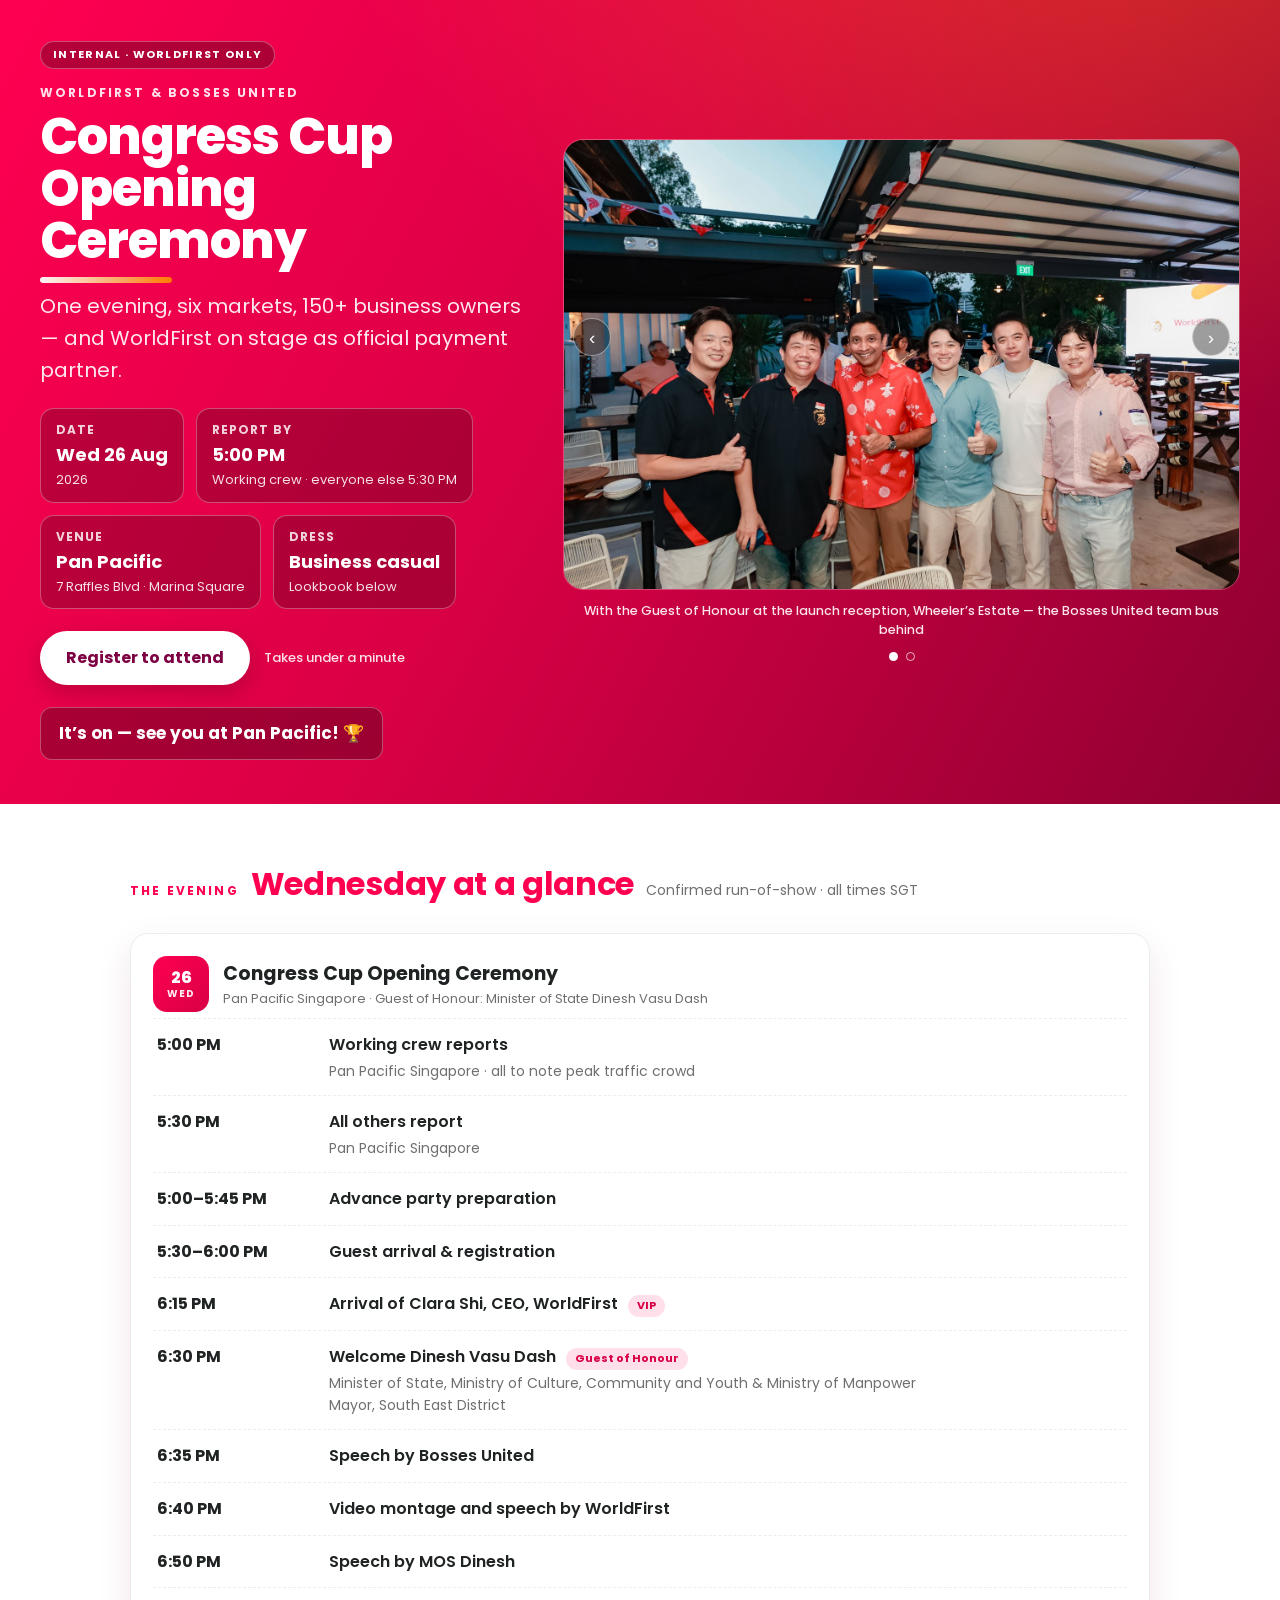
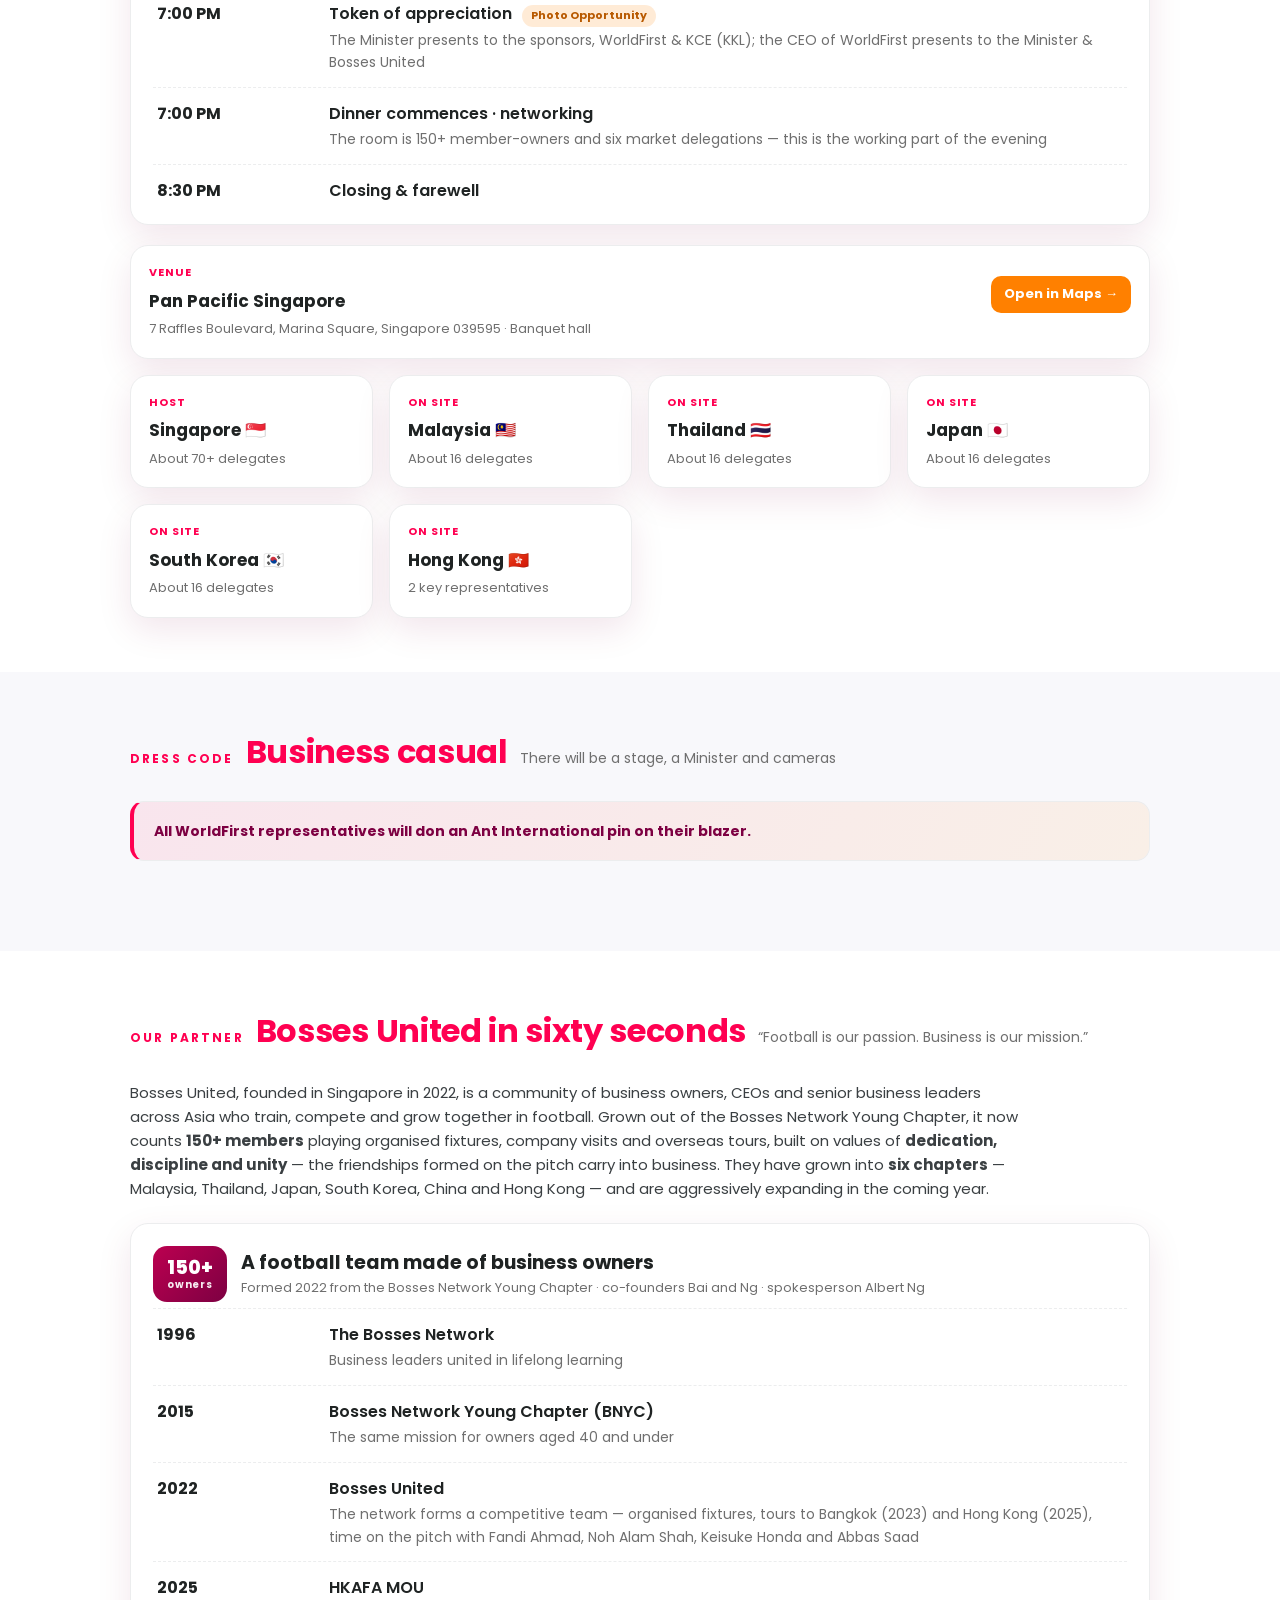
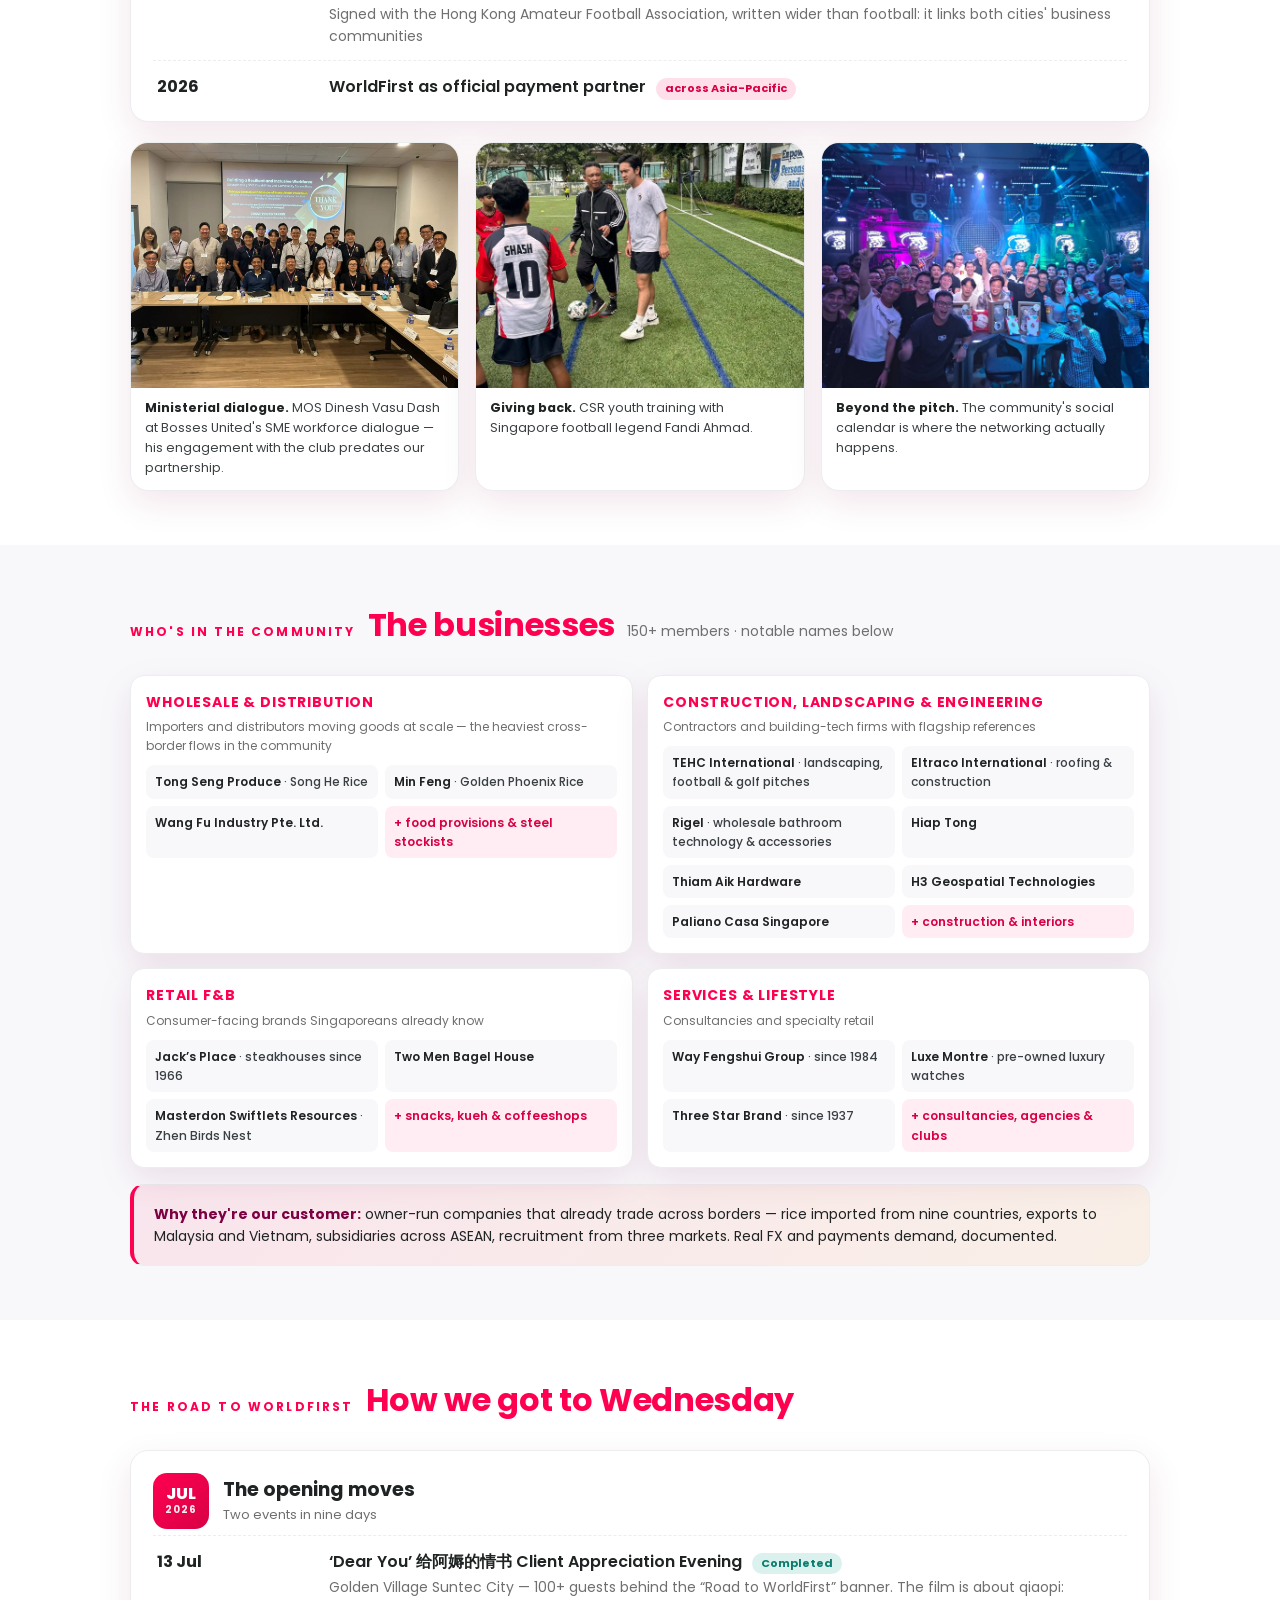
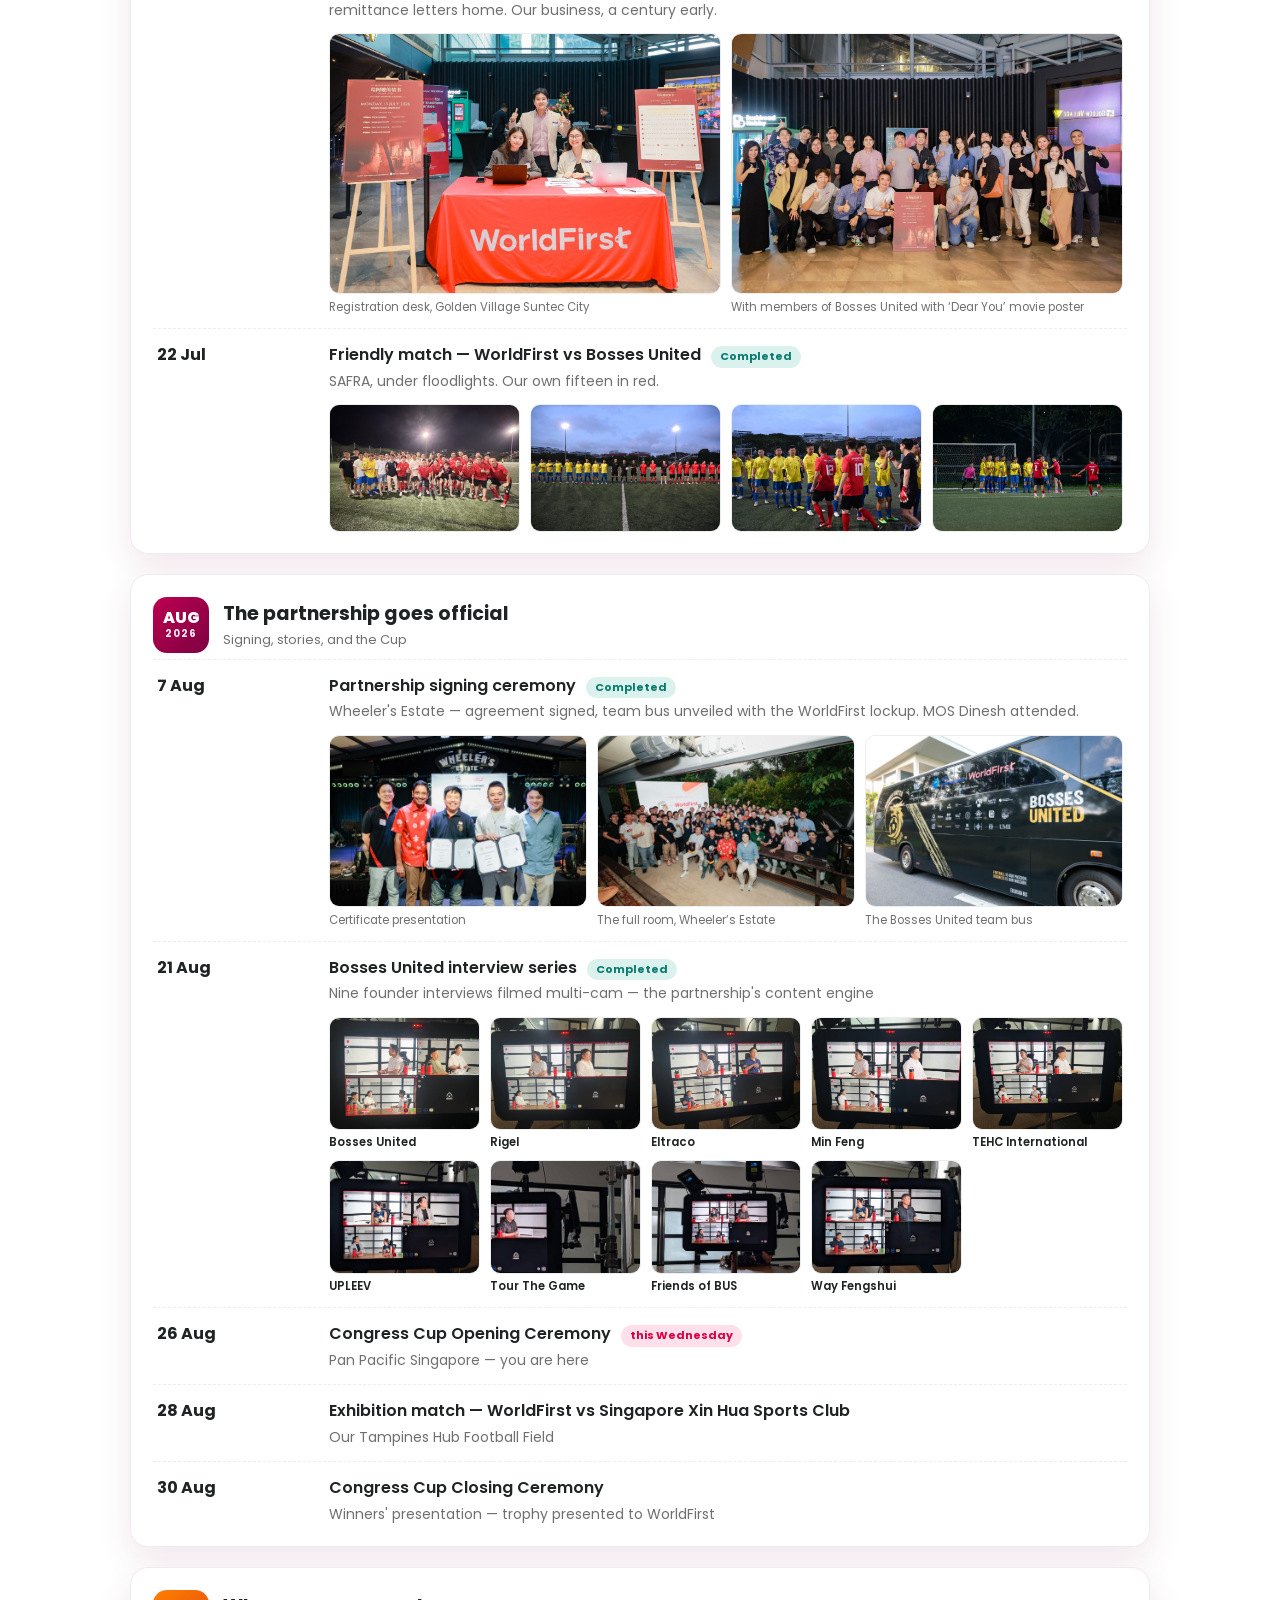
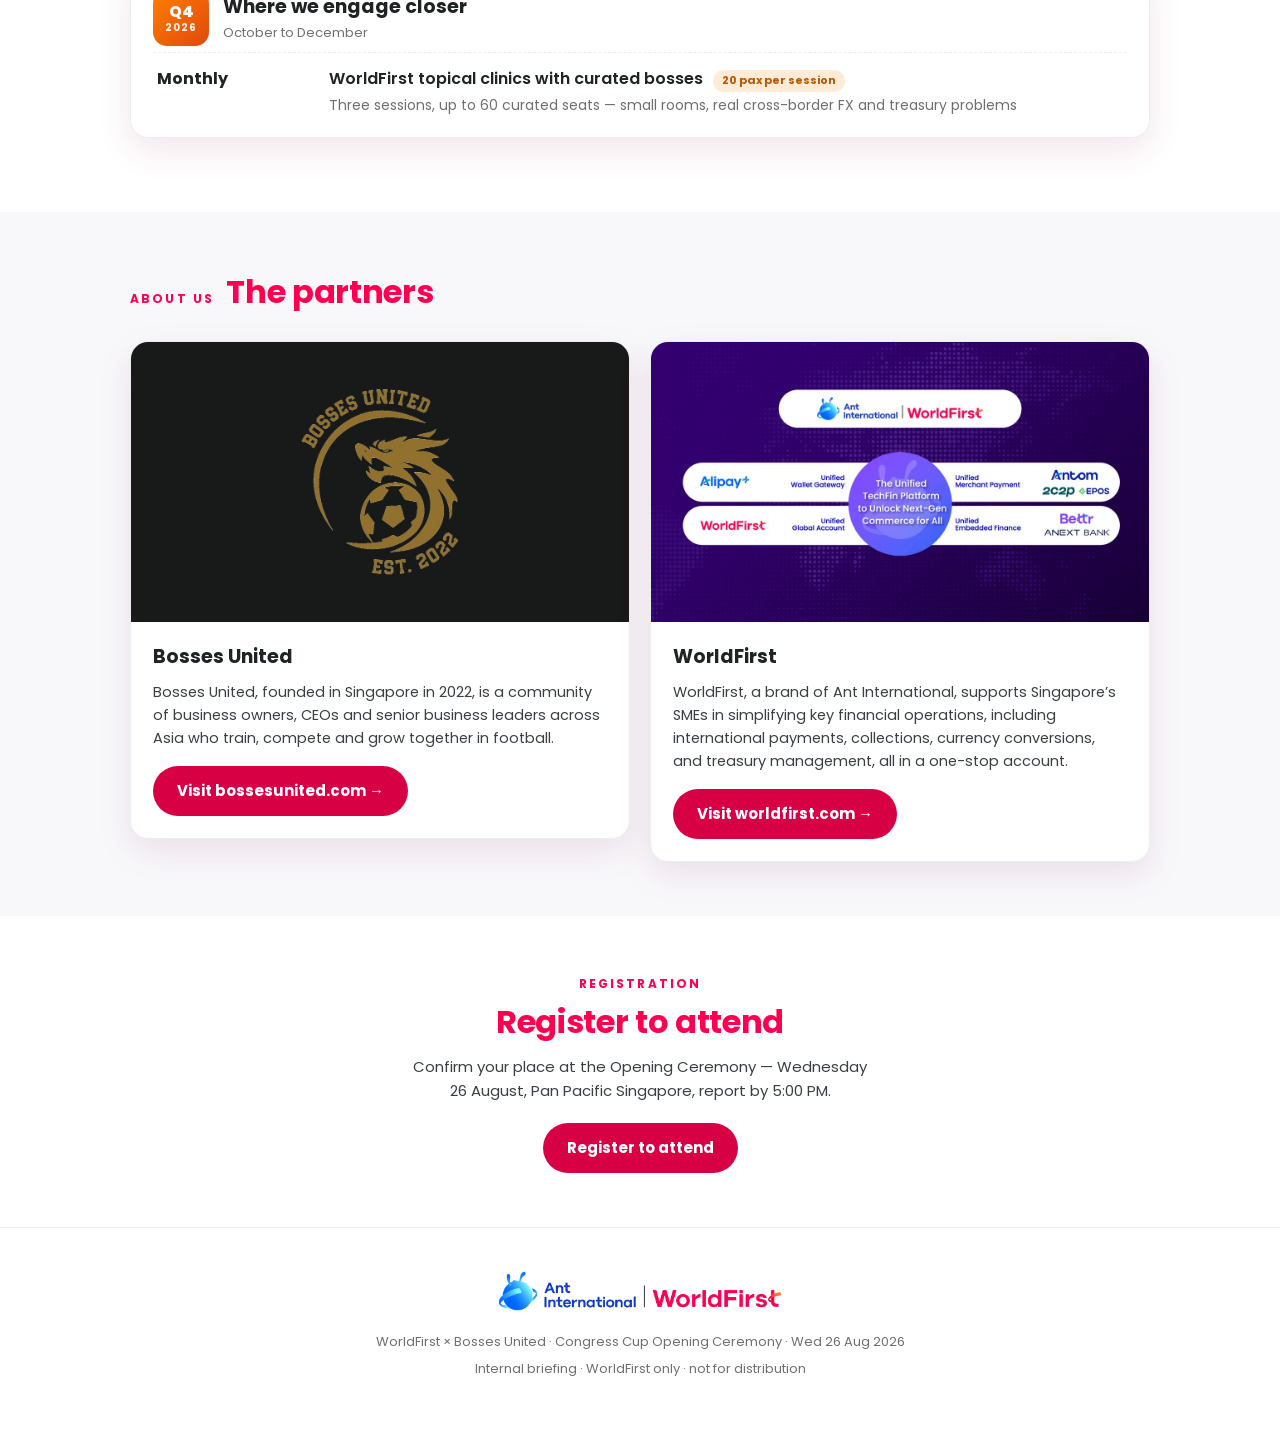
==== commit 6699846f: "Add ?rsvp=1 deep link for QR, capitalise Guest of Honour, break the designation line" ====
--- a/index.html
+++ b/index.html
@@ -277,9 +277,9 @@
           <figcaption>Bosses United&rsquo;s co-founders Bai and Ng (from left) at the partnership agreement signing ceremony, with Minister of State Dinesh Vasu Dash (middle), Daniel, Head of APAC, WorldFirst, and Shawn, Country Manager, Singapore</figcaption>
         </figure>
         <figure>
-          <img src="assets/hero-2.jpg" alt="With the guest of honour at the launch reception, the Bosses United team bus behind" loading="lazy"
+          <img src="assets/hero-2.jpg" alt="With the Guest of Honour at the launch reception, the Bosses United team bus behind" loading="lazy"
                onerror="this.closest('figure').remove();kvInit()">
-          <figcaption>With the guest of honour at the launch reception, Wheeler&rsquo;s Estate &mdash; the Bosses United team bus behind</figcaption>
+          <figcaption>With the Guest of Honour at the launch reception, Wheeler&rsquo;s Estate &mdash; the Bosses United team bus behind</figcaption>
         </figure>
         <figure>
           <img src="assets/hero-3.jpg" alt="The full room at the official partnership launch, Wheeler's Estate" loading="lazy"
@@ -300,13 +300,13 @@
     <div class="day">
       <div class="day-top">
         <div class="daychip d1">26<small>WED</small></div>
-        <div><h3>Congress Cup Opening Ceremony</h3><div class="sub">Pan Pacific Singapore &middot; guest of honour: Minister of State Dinesh Vasu Dash</div></div>
+        <div><h3>Congress Cup Opening Ceremony</h3><div class="sub">Pan Pacific Singapore &middot; Guest of Honour: Minister of State Dinesh Vasu Dash</div></div>
       </div>
       <div class="row"><div class="time">5:00 PM</div><div class="act"><div class="t">Working crew reports</div><div class="place">Pan Pacific Singapore &middot; all to note peak traffic crowd</div></div></div><div class="row"><div class="time">5:30 PM</div><div class="act"><div class="t">All others report</div><div class="place">Pan Pacific Singapore</div></div></div>
       <div class="row"><div class="time">5:00&ndash;5:45 PM</div><div class="act"><div class="t">Advance party preparation</div></div></div>
       <div class="row"><div class="time">5:30&ndash;6:00 PM</div><div class="act"><div class="t">Guest arrival &amp; registration</div></div></div>
       <div class="row"><div class="time">6:15 PM</div><div class="act"><div class="t">Arrival of Clara Shi, CEO, WorldFirst <span class="pill hot">VIP</span></div></div></div>
-      <div class="row"><div class="time">6:30 PM</div><div class="act"><div class="t">Welcome Dinesh Vasu Dash <span class="pill hot">Guest of Honour</span></div><div class="place">Minister of State, Ministry of Culture, Community and Youth &amp; Ministry of Manpower; Mayor, South East District</div></div></div>
+      <div class="row"><div class="time">6:30 PM</div><div class="act"><div class="t">Welcome Dinesh Vasu Dash <span class="pill hot">Guest of Honour</span></div><div class="place">Minister of State, Ministry of Culture, Community and Youth &amp; Ministry of Manpower<br>Mayor, South East District</div></div></div>
       <div class="row"><div class="time">6:35 PM</div><div class="act"><div class="t">Speech by Bosses United</div></div></div>
       <div class="row"><div class="time">6:40 PM</div><div class="act"><div class="t">Video montage and speech by WorldFirst</div></div></div>
       <div class="row"><div class="time">6:50 PM</div><div class="act"><div class="t">Speech by MOS Dinesh</div></div></div>
@@ -595,7 +595,7 @@
         <div class="msg">Please enter a valid email address.</div>
       </div>
       <div class="fld" id="fld-mobile">
-        <label for="f-mobile">Mobile number <span class="hint">&mdash; with country code, e.g. 6596788655</span></label>
+        <label for="f-mobile">Mobile number <span class="hint">&mdash; with country code, e.g. 6591234567</span></label>
         <input id="f-mobile" type="tel" data-k="mobile" autocomplete="tel" inputmode="tel">
         <div class="msg">Please enter your number with the country code.</div>
       </div>
@@ -701,6 +701,12 @@
   Array.prototype.forEach.call(document.querySelectorAll('[data-rsvp-open]'), function(b){
     b.addEventListener('click', open);
   });
+
+  /* Open straight into the form for QR codes and shared links:
+     ...?rsvp=1  or  ...#rsvp */
+  if(/[?&]rsvp=1\b/.test(location.search) || location.hash === '#rsvp'){
+    open();
+  }
   Array.prototype.forEach.call(document.querySelectorAll('[data-rsvp-close]'), function(b){
     b.addEventListener('click', close);
   });
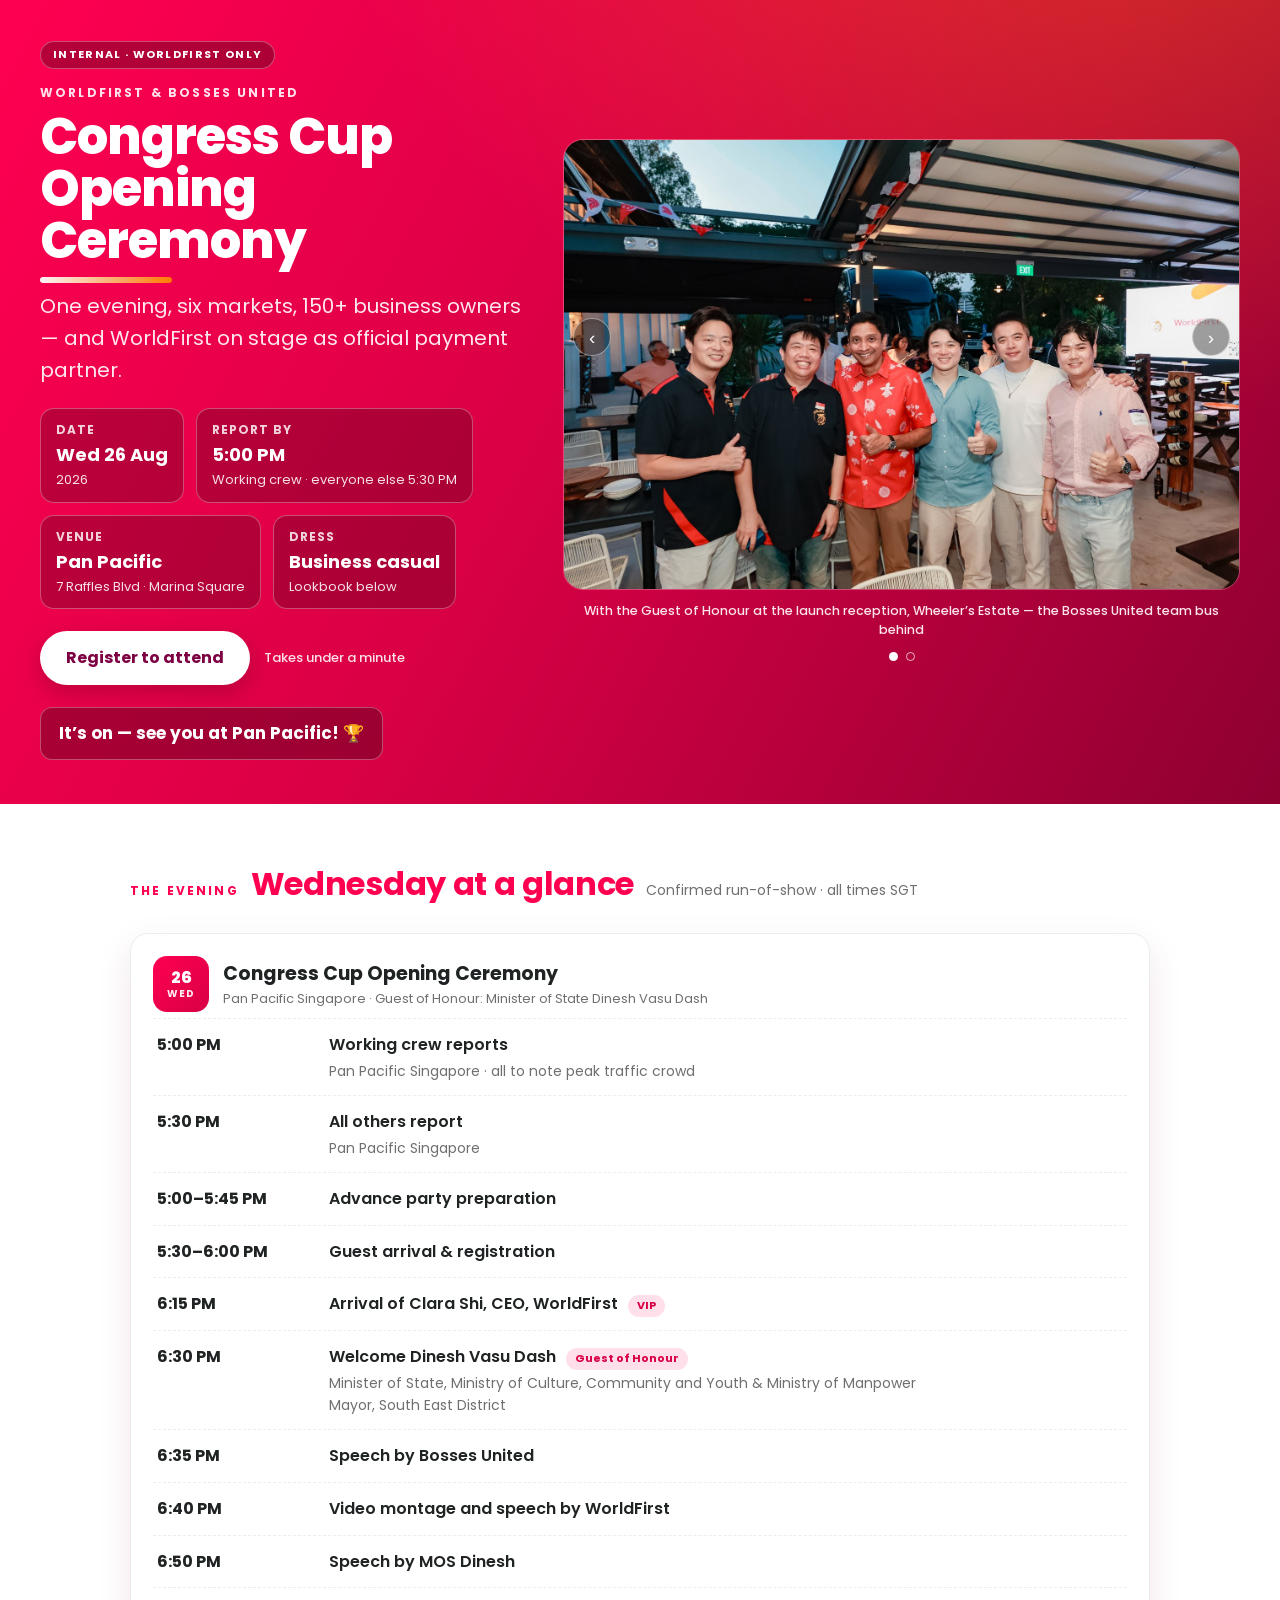
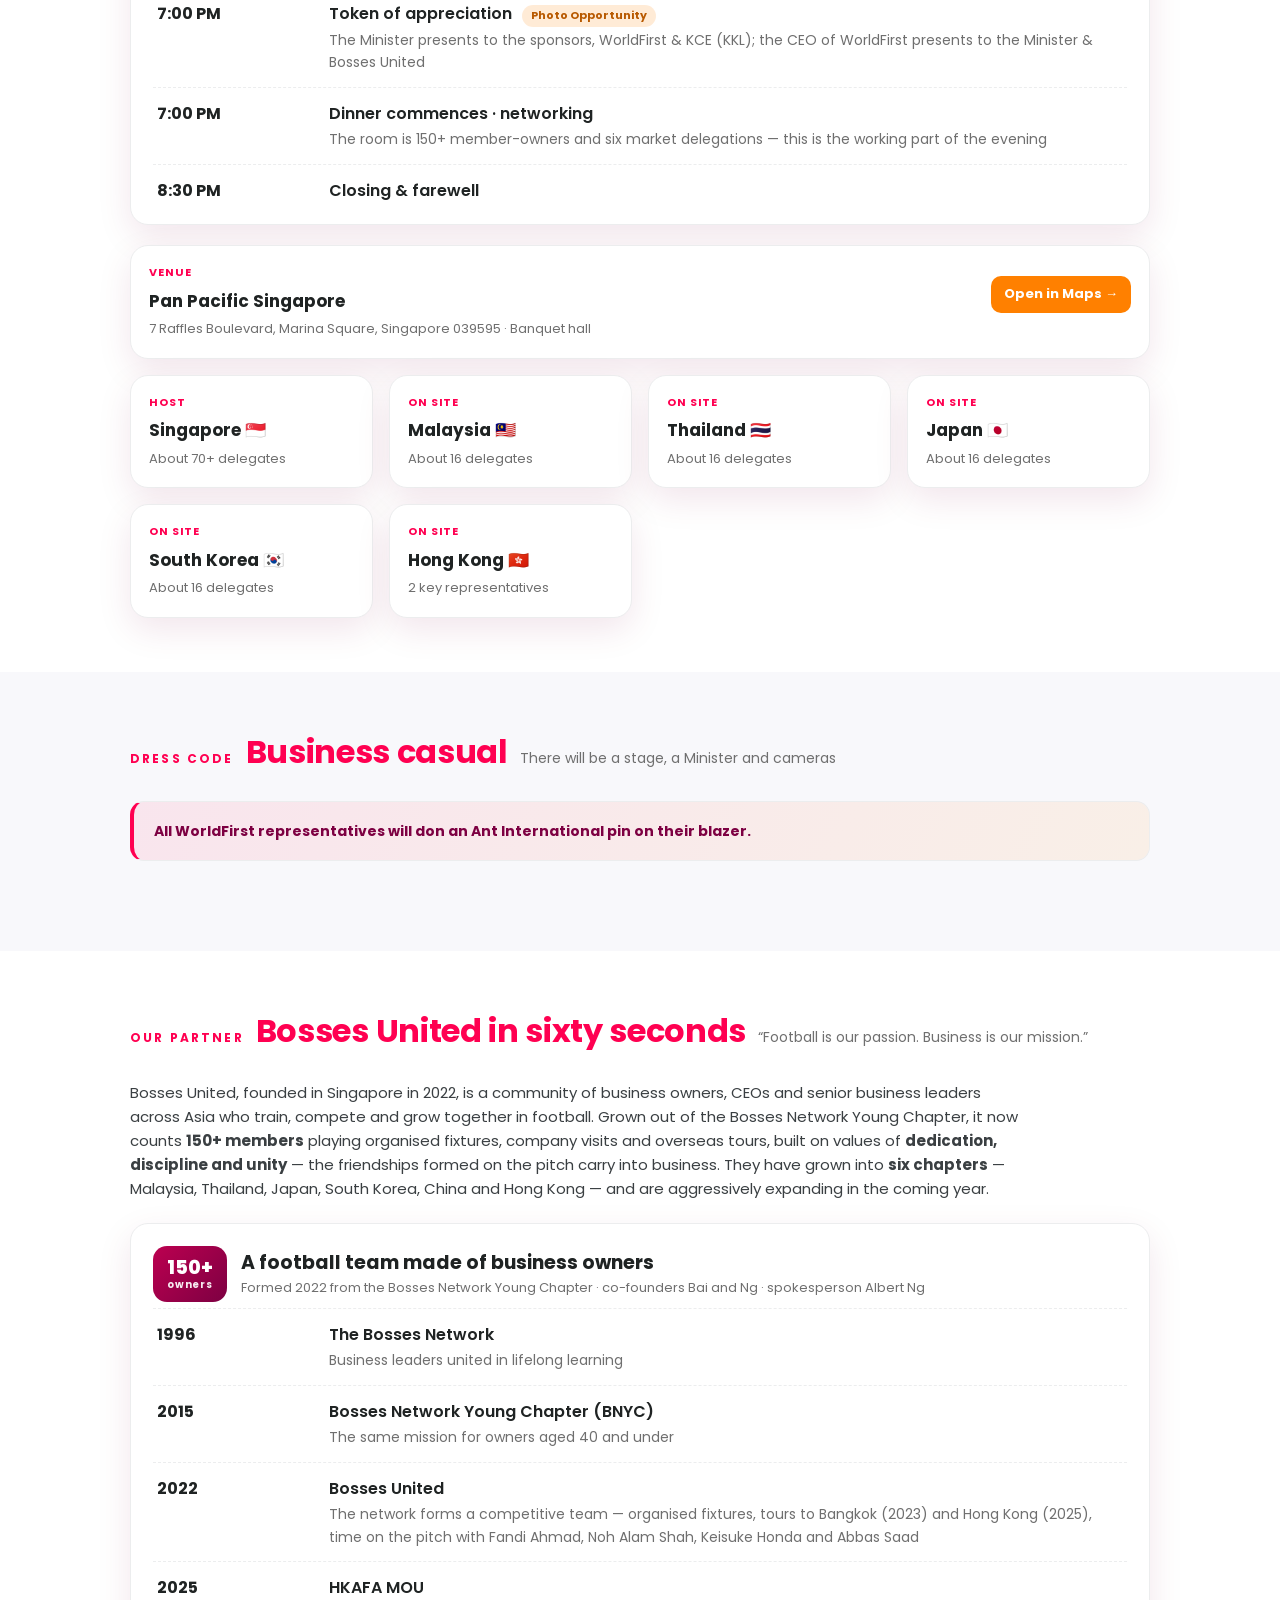
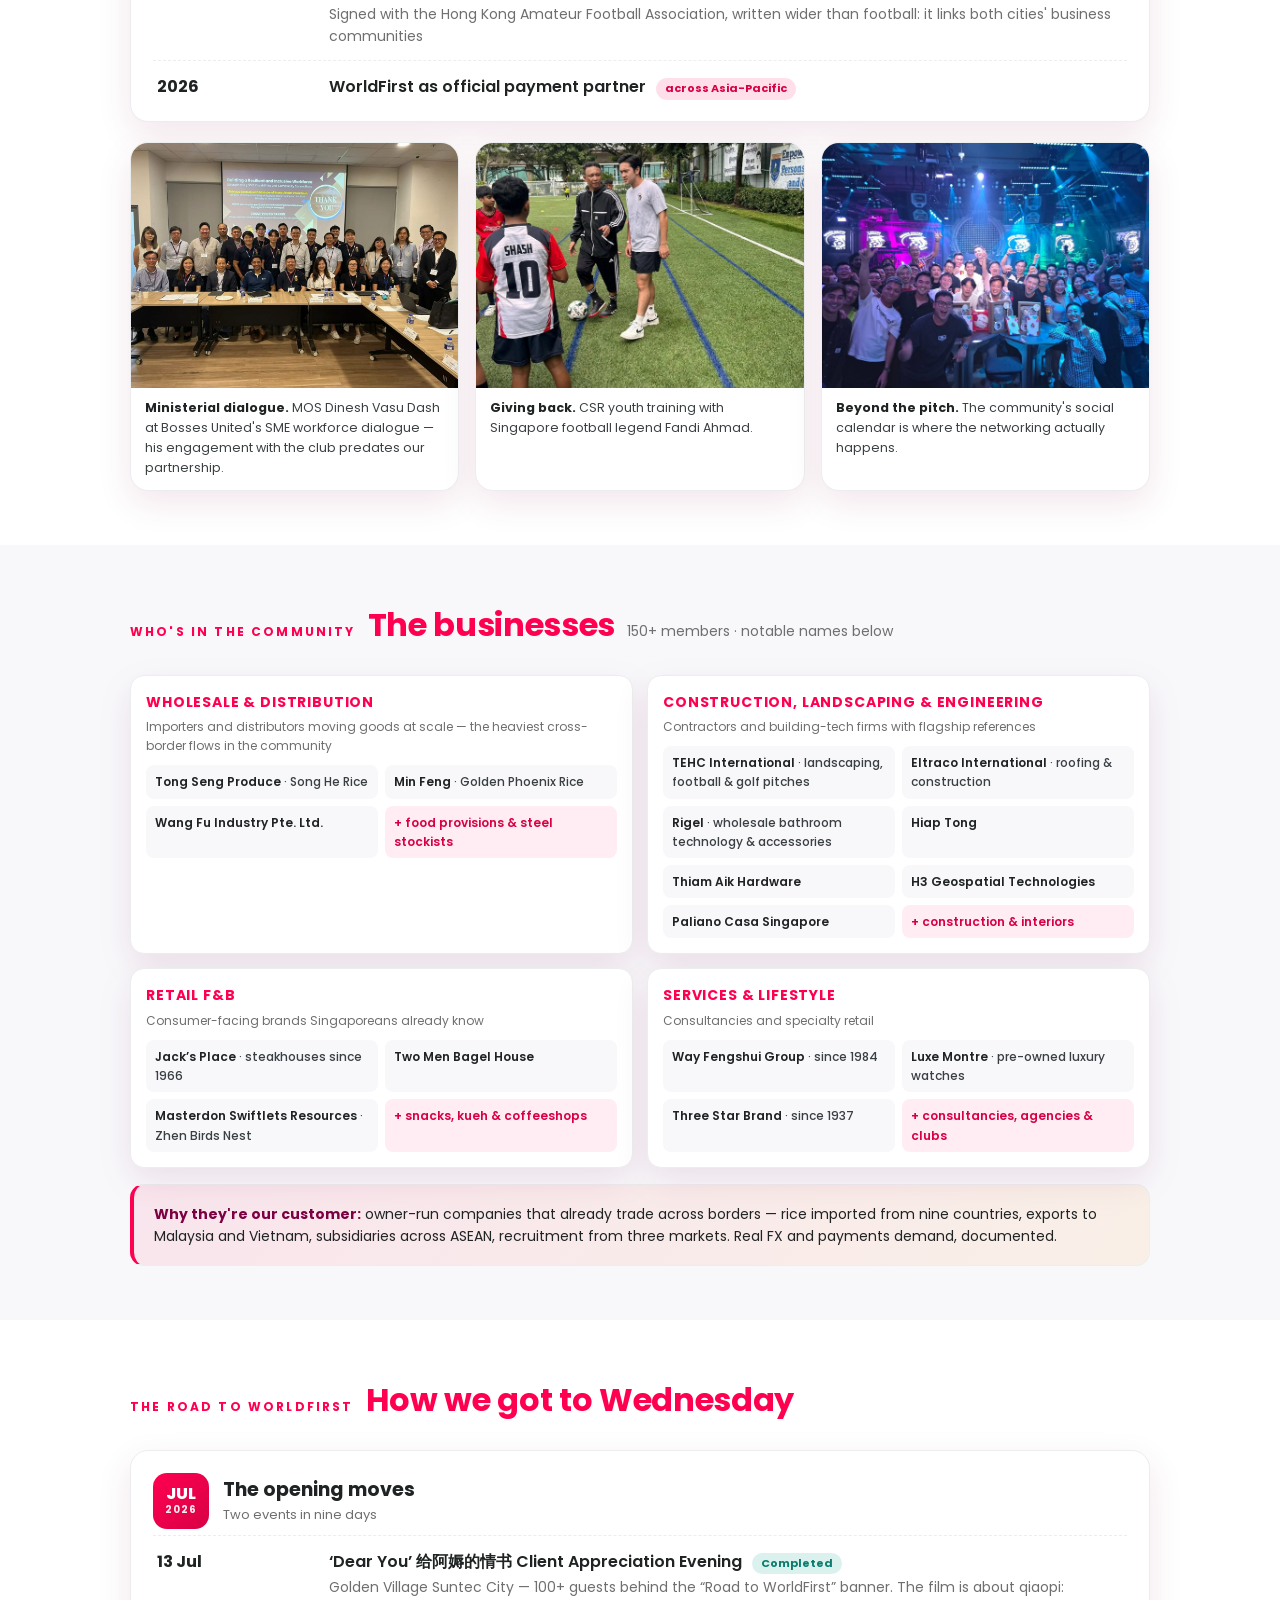
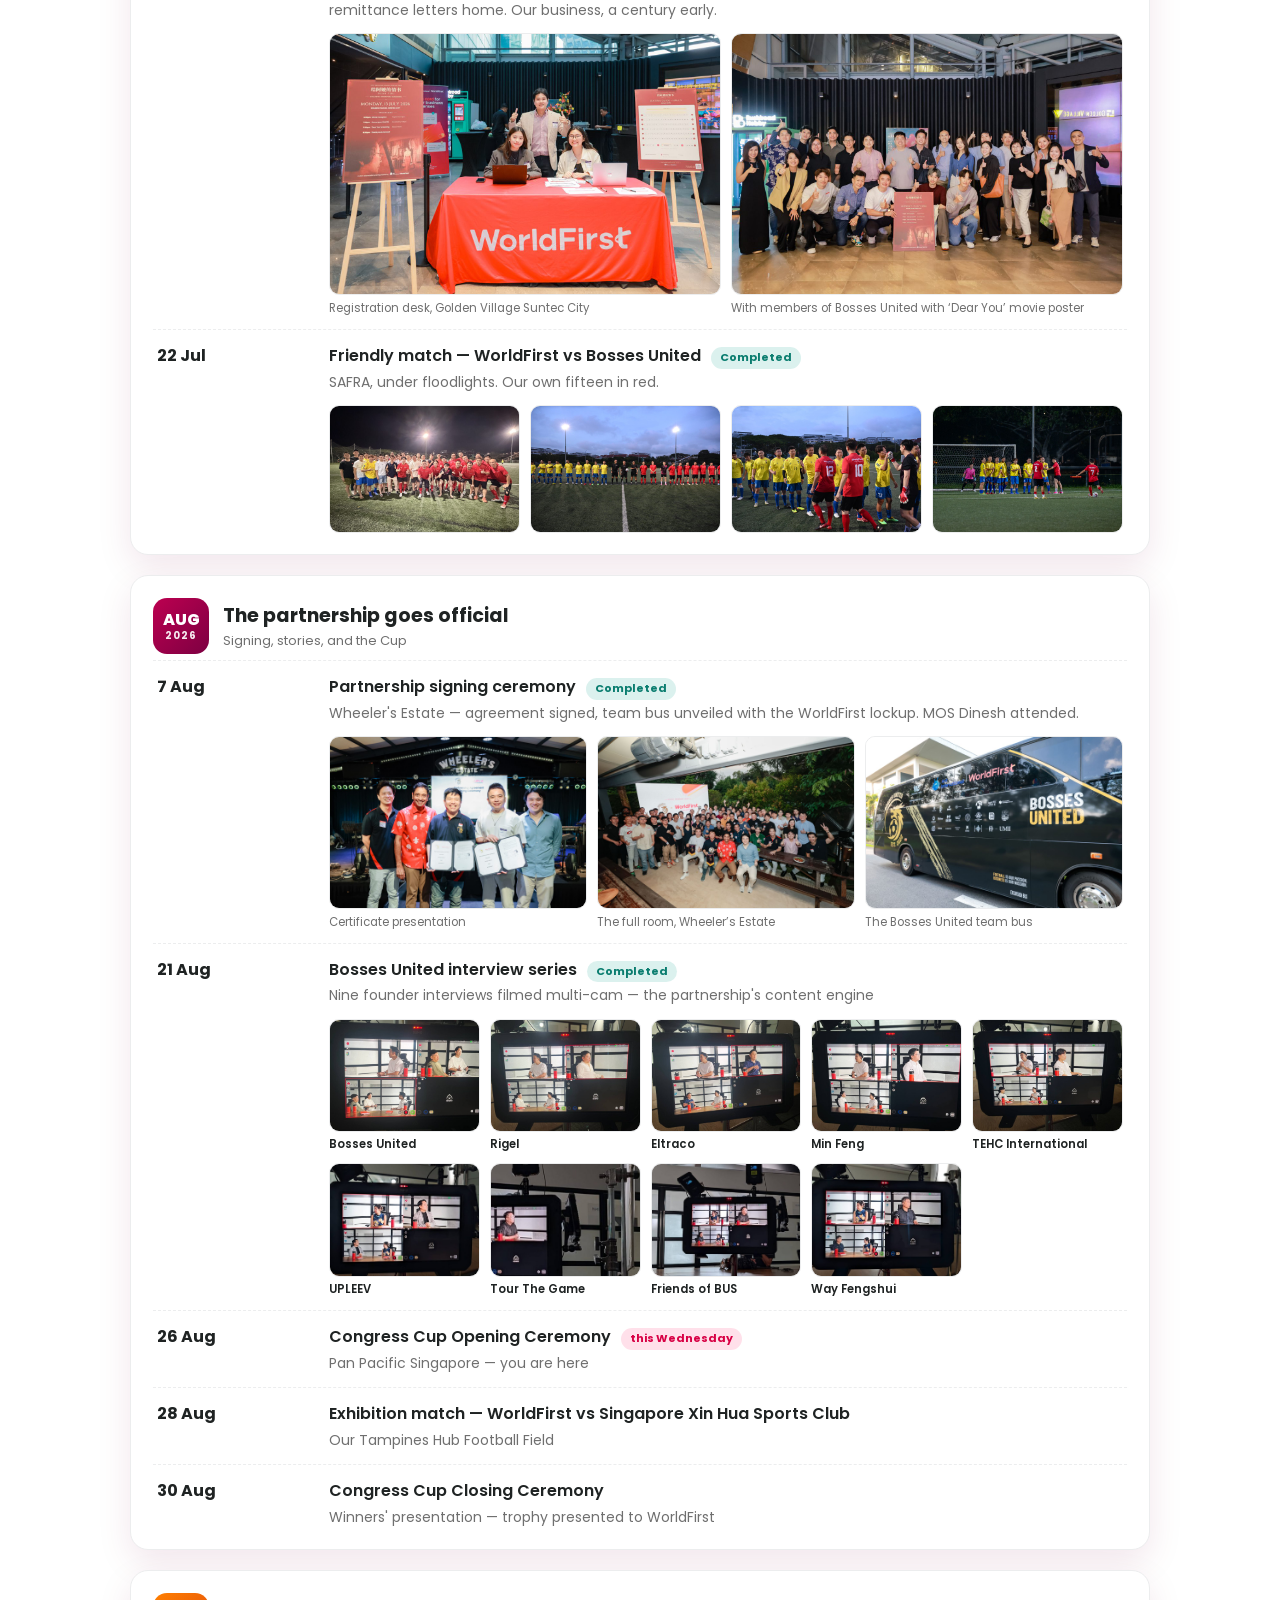
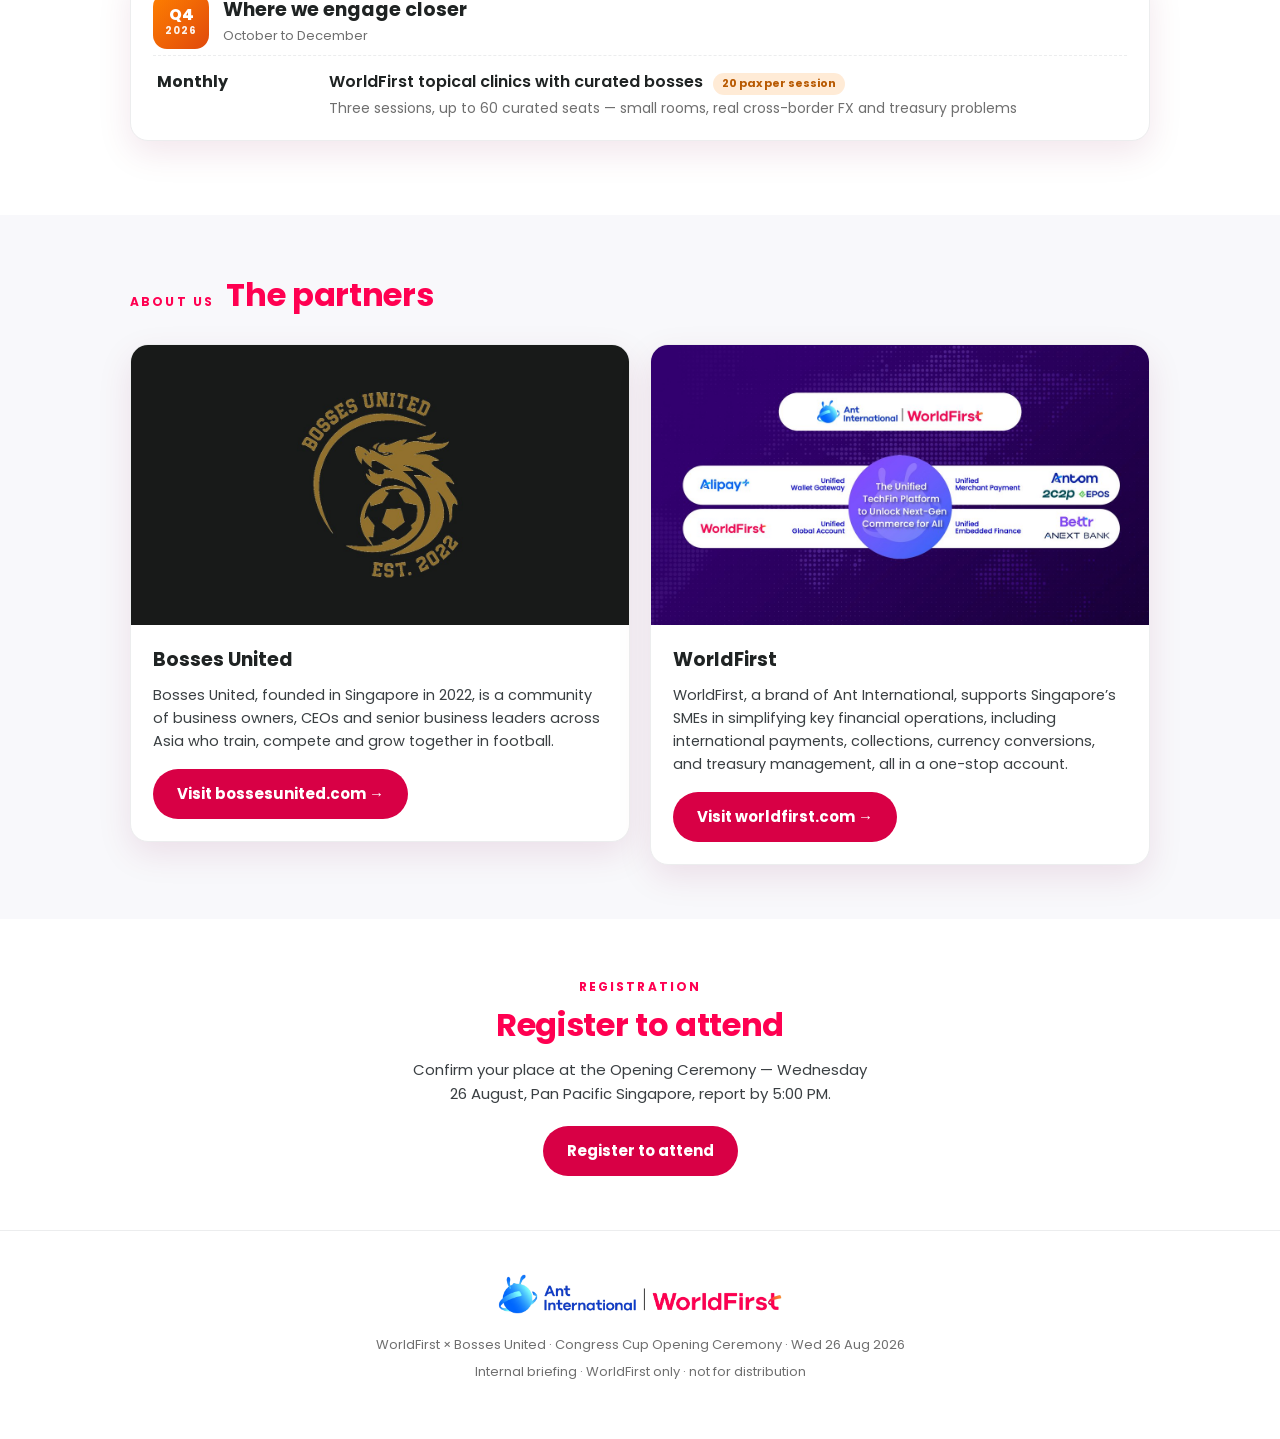
==== commit 377d2a49: "Add a slight zoom on image hover" ====
--- a/index.html
+++ b/index.html
@@ -116,6 +116,18 @@
   .intgrid figure{margin:0}
   .intgrid img{width:100%; aspect-ratio:4/3; object-fit:cover; display:block; border-radius:10px; border:1px solid var(--line); background:var(--bg-alt)}
   .intgrid figcaption{font-size:11.5px; margin-top:5px; line-height:1.35}
+
+  /* slight zoom on image hover */
+  .zoom{display:block; overflow:hidden; border-radius:10px; border:1px solid var(--line);
+    background:var(--bg-alt)}
+  .zoom img{border:0; border-radius:0}
+  @media (hover:hover) and (prefers-reduced-motion:no-preference){
+    .zoom img,.about-media img,.look .media img{transition:transform .5s cubic-bezier(.2,.6,.2,1)}
+    .evpics figure:hover .zoom img,
+    .intgrid figure:hover .zoom img,
+    .about:hover .about-media img,
+    .look:hover .media img{transform:scale(1.06)}
+  }
   .intgrid b{display:block; font-weight:600; color:var(--ink)}
   .intgrid span{color:var(--muted)}
   @media (max-width:560px){
@@ -149,7 +161,7 @@
   .about-grid{display:grid; gap:20px; align-items:start; grid-template-columns:repeat(auto-fit,minmax(320px,1fr))}
   .about{background:var(--card); border:1px solid var(--line); border-radius:var(--radius);
     box-shadow:var(--shadow); overflow:hidden; display:flex; flex-direction:column}
-  .about-media{background:var(--bg-alt)}
+  .about-media{background:var(--bg-alt); overflow:hidden}
   .about-media img{width:100%; aspect-ratio:16/9; object-fit:cover; display:block}
   .about-body{padding:20px 22px 22px}
   .about-body h3{margin:0 0 8px; font-size:19px; font-weight:700; color:var(--ink)}
@@ -433,16 +445,16 @@
         <div class="daychip d1">JUL<small>2026</small></div>
         <div><h3>The opening moves</h3><div class="sub">Two events in nine days</div></div>
       </div>
-      <div class="row"><div class="time">13 Jul</div><div class="act"><div class="t">‘Dear You’ 给阿媷的情书 Client Appreciation Evening <span class="pill done">Completed</span></div><div class="place">Golden Village Suntec City — 100+ guests behind the “Road to WorldFirst” banner. The film is about qiaopi: remittance letters home. Our business, a century early.<div class="evpics"><figure><img src="assets/ev-0713-1.jpg" alt="Registration desk, Golden Village Suntec City" loading="lazy" onerror="this.closest('figure').remove()"><figcaption>Registration desk, Golden Village Suntec City</figcaption></figure><figure><img src="assets/ev-0713-2.jpg" alt="With members of Bosses United with &lsquo;Dear You&rsquo; movie poster" loading="lazy" onerror="this.closest('figure').remove()"><figcaption>With members of Bosses United with &lsquo;Dear You&rsquo; movie poster</figcaption></figure></div></div></div></div>
-      <div class="row"><div class="time">22 Jul</div><div class="act"><div class="t">Friendly match — WorldFirst vs Bosses United <span class="pill done">Completed</span></div><div class="place">SAFRA, under floodlights. Our own fifteen in red.<div class="evpics"><figure><img src="assets/ev-0807-2.jpg" alt="" loading="lazy" onerror="this.closest('figure').remove()"></figure><figure><img src="assets/ev-0722-1.jpg" alt="" loading="lazy" onerror="this.closest('figure').remove()"></figure><figure><img src="assets/ev-0722-2.jpg" alt="" loading="lazy" onerror="this.closest('figure').remove()"></figure><figure><img src="assets/ev-0722-4.jpg" alt="" loading="lazy" onerror="this.closest('figure').remove()"></figure></div></div></div></div>
+      <div class="row"><div class="time">13 Jul</div><div class="act"><div class="t">‘Dear You’ 给阿媷的情书 Client Appreciation Evening <span class="pill done">Completed</span></div><div class="place">Golden Village Suntec City — 100+ guests behind the “Road to WorldFirst” banner. The film is about qiaopi: remittance letters home. Our business, a century early.<div class="evpics"><figure><span class="zoom"><img src="assets/ev-0713-1.jpg" alt="Registration desk, Golden Village Suntec City" loading="lazy" onerror="this.closest('figure').remove()"></span><figcaption>Registration desk, Golden Village Suntec City</figcaption></figure><figure><span class="zoom"><img src="assets/ev-0713-2.jpg" alt="With members of Bosses United with &lsquo;Dear You&rsquo; movie poster" loading="lazy" onerror="this.closest('figure').remove()"></span><figcaption>With members of Bosses United with &lsquo;Dear You&rsquo; movie poster</figcaption></figure></div></div></div></div>
+      <div class="row"><div class="time">22 Jul</div><div class="act"><div class="t">Friendly match — WorldFirst vs Bosses United <span class="pill done">Completed</span></div><div class="place">SAFRA, under floodlights. Our own fifteen in red.<div class="evpics"><figure><span class="zoom"><img src="assets/ev-0807-2.jpg" alt="" loading="lazy" onerror="this.closest('figure').remove()"></span></figure><figure><span class="zoom"><img src="assets/ev-0722-1.jpg" alt="" loading="lazy" onerror="this.closest('figure').remove()"></span></figure><figure><span class="zoom"><img src="assets/ev-0722-2.jpg" alt="" loading="lazy" onerror="this.closest('figure').remove()"></span></figure><figure><span class="zoom"><img src="assets/ev-0722-4.jpg" alt="" loading="lazy" onerror="this.closest('figure').remove()"></span></figure></div></div></div></div>
     </div>
     <div class="day">
       <div class="day-top">
         <div class="daychip d2">AUG<small>2026</small></div>
         <div><h3>The partnership goes official</h3><div class="sub">Signing, stories, and the Cup</div></div>
       </div>
-      <div class="row"><div class="time">7 Aug</div><div class="act"><div class="t">Partnership signing ceremony <span class="pill done">Completed</span></div><div class="place">Wheeler's Estate — agreement signed, team bus unveiled with the WorldFirst lockup. MOS Dinesh attended.<div class="evpics"><figure><img src="assets/ev-0807-1.jpg" alt="Certificate presentation" loading="lazy" onerror="this.closest('figure').remove()"><figcaption>Certificate presentation</figcaption></figure><figure><img src="assets/ev-0807-3.jpg" alt="The full room at the official partnership launch" loading="lazy" onerror="this.closest('figure').remove()"><figcaption>The full room, Wheeler&rsquo;s Estate</figcaption></figure><figure><img src="assets/ev-0807-4.jpg" alt="The Bosses United team bus" loading="lazy" onerror="this.closest('figure').remove()"><figcaption>The Bosses United team bus</figcaption></figure></div></div></div></div>
-      <div class="row"><div class="time">21 Aug</div><div class="act"><div class="t">Bosses United interview series <span class="pill done">Completed</span></div><div class="place">Nine founder interviews filmed multi-cam — the partnership's content engine<div class="intgrid"><figure><img src="assets/int-1-yz-albert.jpg" alt="Interview in progress &mdash; Bosses United" loading="lazy" onerror="this.closest('figure').remove()"><figcaption><b>Bosses United</b></figcaption></figure><figure><img src="assets/int-2-rigel.jpg" alt="Interview in progress &mdash; Rigel" loading="lazy" onerror="this.closest('figure').remove()"><figcaption><b>Rigel</b></figcaption></figure><figure><img src="assets/int-3-eltraco.jpg" alt="Interview in progress &mdash; Eltraco" loading="lazy" onerror="this.closest('figure').remove()"><figcaption><b>Eltraco</b></figcaption></figure><figure><img src="assets/int-4-minfeng.jpg" alt="Interview in progress &mdash; Min Feng" loading="lazy" onerror="this.closest('figure').remove()"><figcaption><b>Min Feng</b></figcaption></figure><figure><img src="assets/int-5-tehc.jpg" alt="Interview in progress &mdash; TEHC International" loading="lazy" onerror="this.closest('figure').remove()"><figcaption><b>TEHC International</b></figcaption></figure><figure><img src="assets/int-6-upleev.jpg" alt="Interview in progress &mdash; UPLEEV" loading="lazy" onerror="this.closest('figure').remove()"><figcaption><b>UPLEEV</b></figcaption></figure><figure><img src="assets/int-9-set.jpg" alt="Production shoot rig &mdash; stand-in image, this interview was not photographed" loading="lazy" onerror="this.closest('figure').remove()"><figcaption><b>Tour The Game</b></figcaption></figure><figure><img src="assets/int-7-friends-of-bus.jpg" alt="Interview in progress &mdash; Friends of BUS" loading="lazy" onerror="this.closest('figure').remove()"><figcaption><b>Friends of BUS</b></figcaption></figure><figure><img src="assets/int-8-wayfengshui.jpg" alt="Interview in progress &mdash; Way Fengshui" loading="lazy" onerror="this.closest('figure').remove()"><figcaption><b>Way Fengshui</b></figcaption></figure></div></div></div></div>
+      <div class="row"><div class="time">7 Aug</div><div class="act"><div class="t">Partnership signing ceremony <span class="pill done">Completed</span></div><div class="place">Wheeler's Estate — agreement signed, team bus unveiled with the WorldFirst lockup. MOS Dinesh attended.<div class="evpics"><figure><span class="zoom"><img src="assets/ev-0807-1.jpg" alt="Certificate presentation" loading="lazy" onerror="this.closest('figure').remove()"></span><figcaption>Certificate presentation</figcaption></figure><figure><span class="zoom"><img src="assets/ev-0807-3.jpg" alt="The full room at the official partnership launch" loading="lazy" onerror="this.closest('figure').remove()"></span><figcaption>The full room, Wheeler&rsquo;s Estate</figcaption></figure><figure><span class="zoom"><img src="assets/ev-0807-4.jpg" alt="The Bosses United team bus" loading="lazy" onerror="this.closest('figure').remove()"></span><figcaption>The Bosses United team bus</figcaption></figure></div></div></div></div>
+      <div class="row"><div class="time">21 Aug</div><div class="act"><div class="t">Bosses United interview series <span class="pill done">Completed</span></div><div class="place">Nine founder interviews filmed multi-cam — the partnership's content engine<div class="intgrid"><figure><span class="zoom"><img src="assets/int-1-yz-albert.jpg" alt="Interview in progress &mdash; Bosses United" loading="lazy" onerror="this.closest('figure').remove()"></span><figcaption><b>Bosses United</b></figcaption></figure><figure><span class="zoom"><img src="assets/int-2-rigel.jpg" alt="Interview in progress &mdash; Rigel" loading="lazy" onerror="this.closest('figure').remove()"></span><figcaption><b>Rigel</b></figcaption></figure><figure><span class="zoom"><img src="assets/int-3-eltraco.jpg" alt="Interview in progress &mdash; Eltraco" loading="lazy" onerror="this.closest('figure').remove()"></span><figcaption><b>Eltraco</b></figcaption></figure><figure><span class="zoom"><img src="assets/int-4-minfeng.jpg" alt="Interview in progress &mdash; Min Feng" loading="lazy" onerror="this.closest('figure').remove()"></span><figcaption><b>Min Feng</b></figcaption></figure><figure><span class="zoom"><img src="assets/int-5-tehc.jpg" alt="Interview in progress &mdash; TEHC International" loading="lazy" onerror="this.closest('figure').remove()"></span><figcaption><b>TEHC International</b></figcaption></figure><figure><span class="zoom"><img src="assets/int-6-upleev.jpg" alt="Interview in progress &mdash; UPLEEV" loading="lazy" onerror="this.closest('figure').remove()"></span><figcaption><b>UPLEEV</b></figcaption></figure><figure><span class="zoom"><img src="assets/int-9-set.jpg" alt="Production shoot rig &mdash; stand-in image, this interview was not photographed" loading="lazy" onerror="this.closest('figure').remove()"></span><figcaption><b>Tour The Game</b></figcaption></figure><figure><span class="zoom"><img src="assets/int-7-friends-of-bus.jpg" alt="Interview in progress &mdash; Friends of BUS" loading="lazy" onerror="this.closest('figure').remove()"></span><figcaption><b>Friends of BUS</b></figcaption></figure><figure><span class="zoom"><img src="assets/int-8-wayfengshui.jpg" alt="Interview in progress &mdash; Way Fengshui" loading="lazy" onerror="this.closest('figure').remove()"></span><figcaption><b>Way Fengshui</b></figcaption></figure></div></div></div></div>
       <div class="row"><div class="time">26 Aug</div><div class="act"><div class="t">Congress Cup Opening Ceremony <span class="pill hot">this Wednesday</span></div><div class="place">Pan Pacific Singapore — you are here</div></div></div>
       <div class="row"><div class="time">28 Aug</div><div class="act"><div class="t">Exhibition match — WorldFirst vs Singapore Xin Hua Sports Club</div><div class="place">Our Tampines Hub Football Field</div></div></div>
       <div class="row"><div class="time">30 Aug</div><div class="act"><div class="t">Congress Cup Closing Ceremony</div><div class="place">Winners' presentation — trophy presented to WorldFirst</div></div></div>
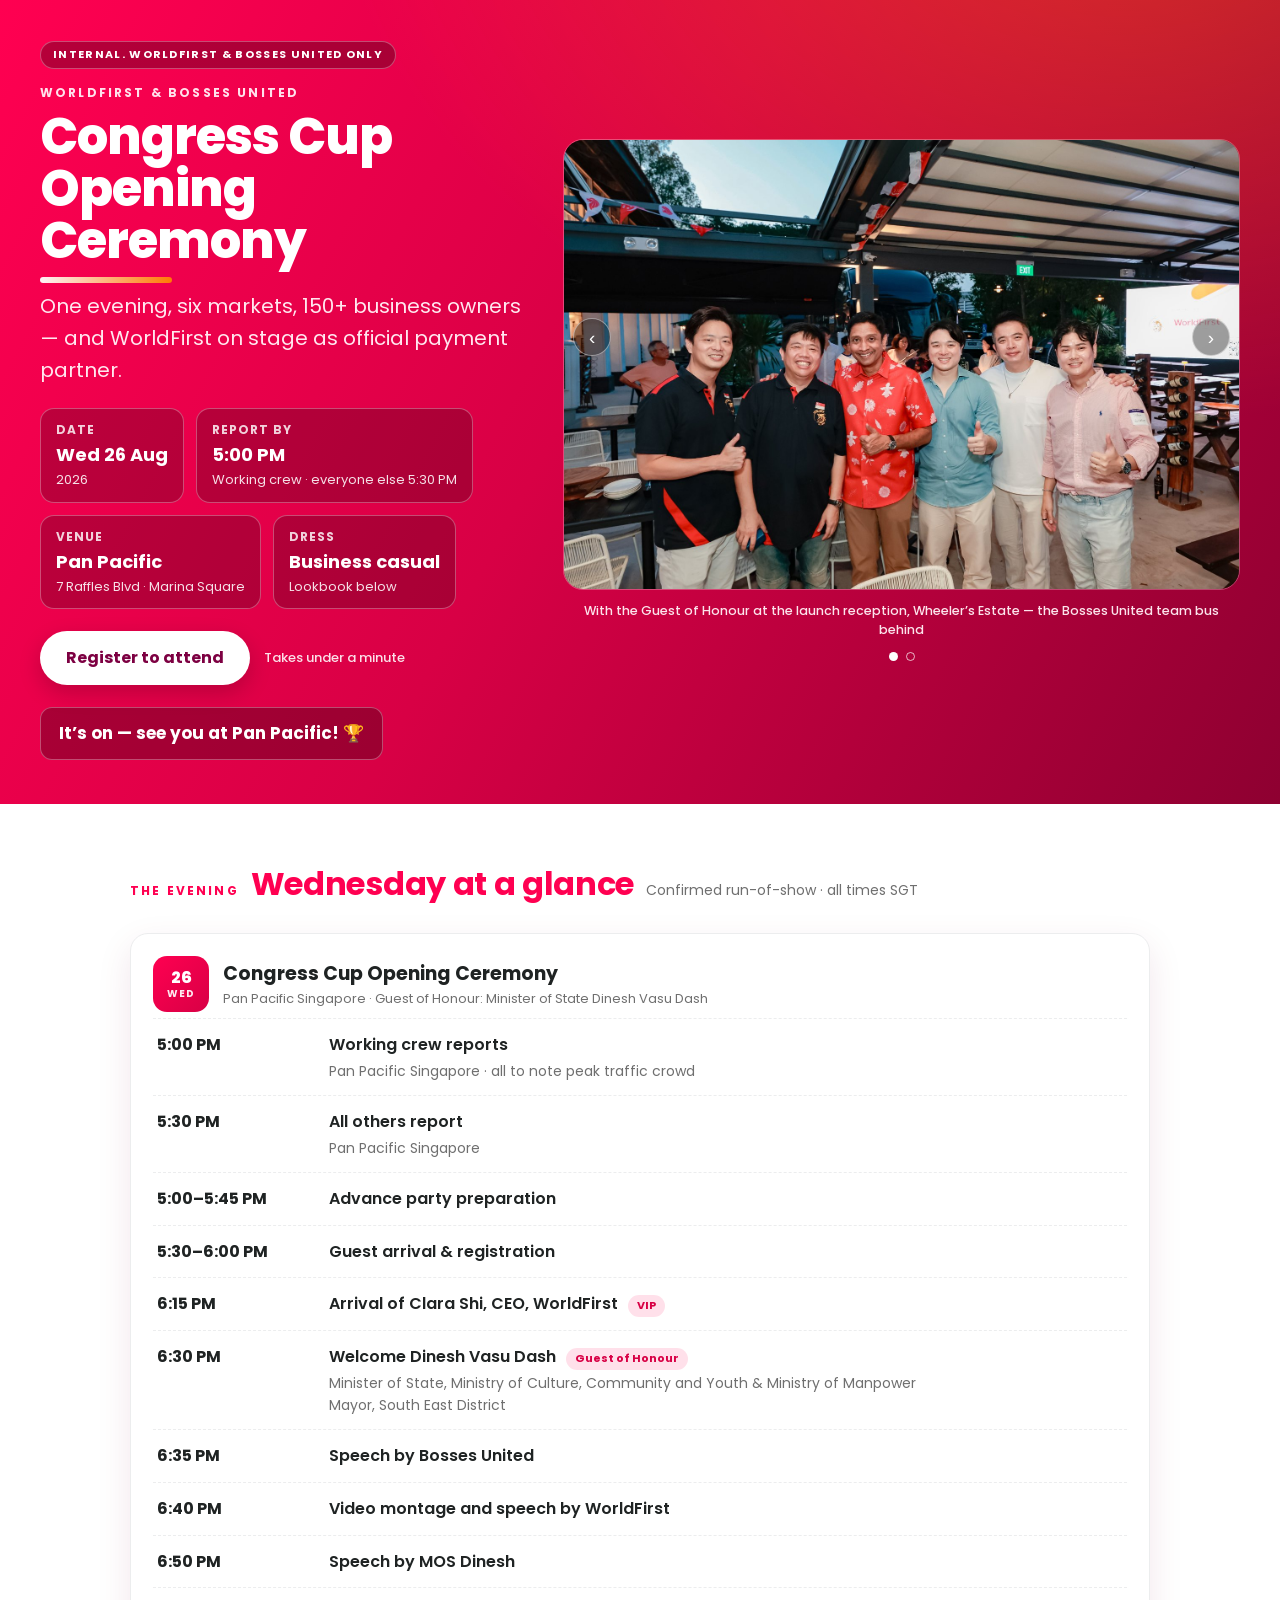
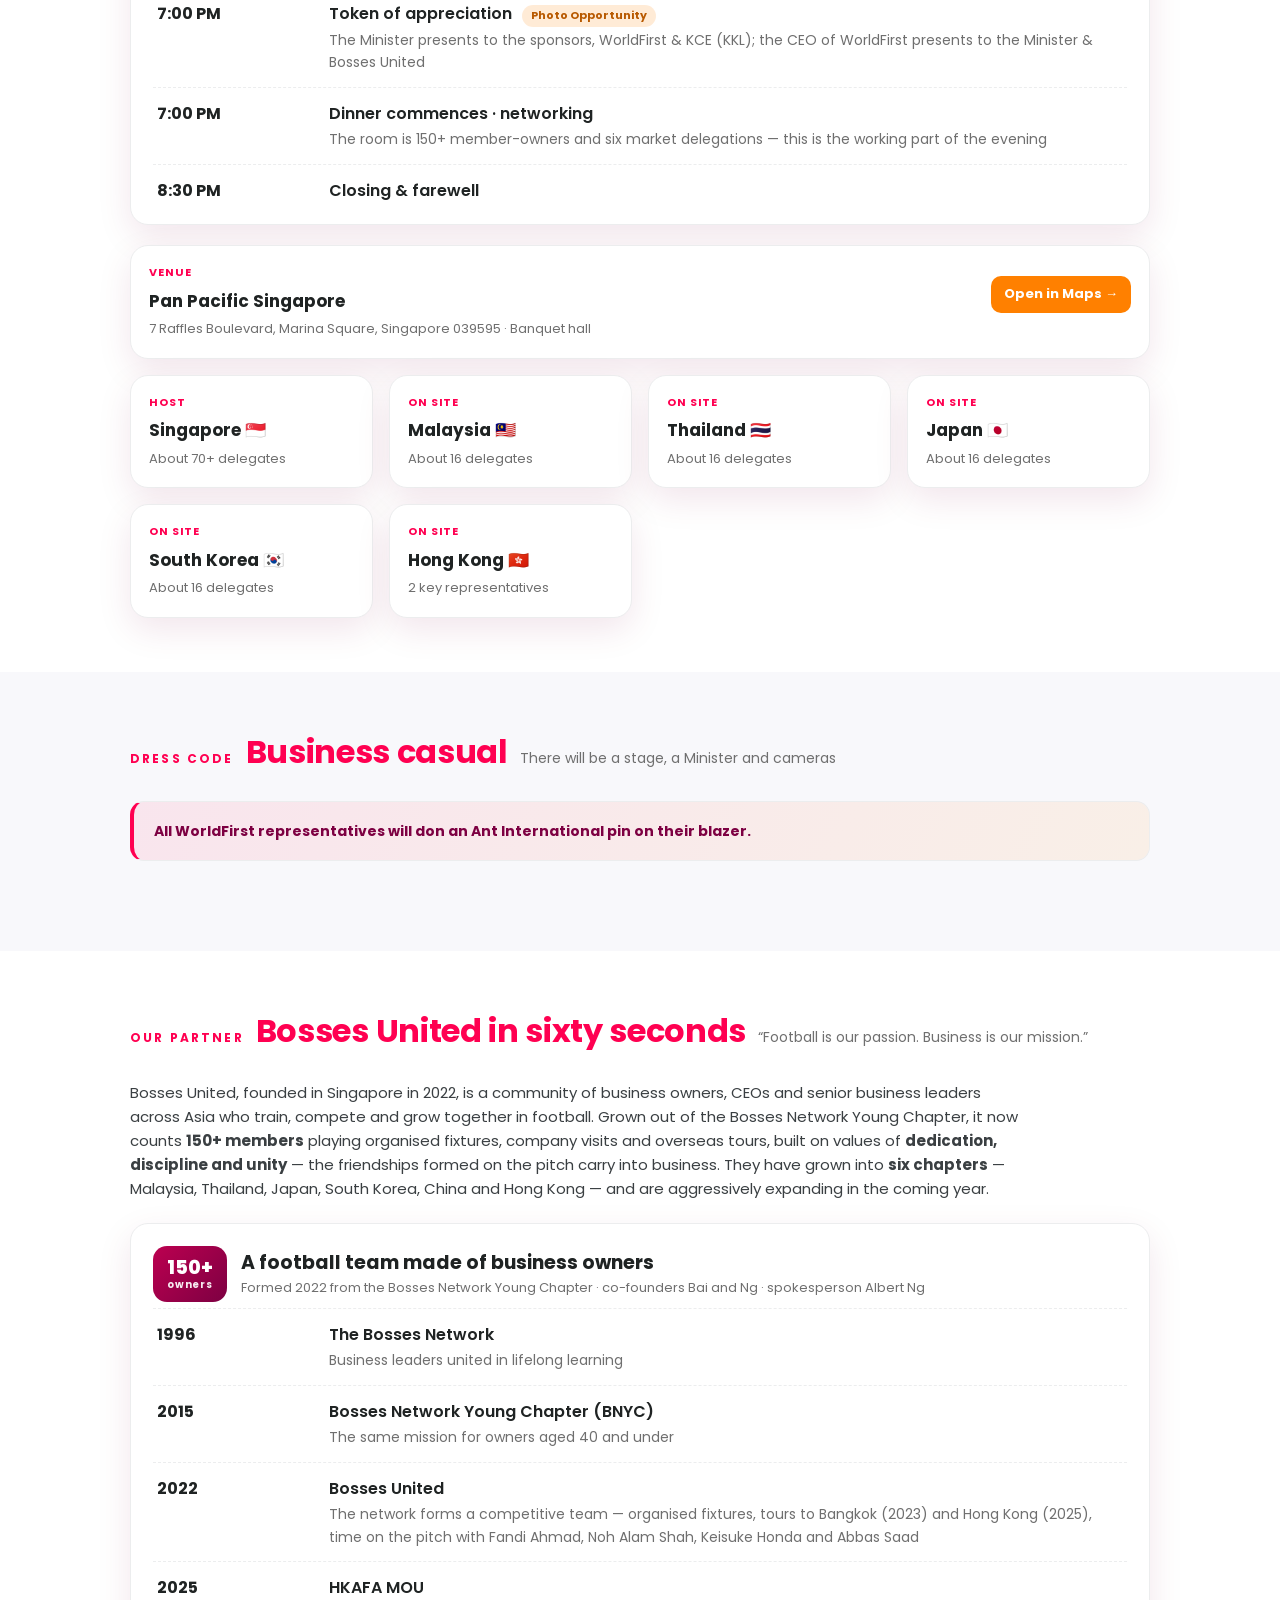
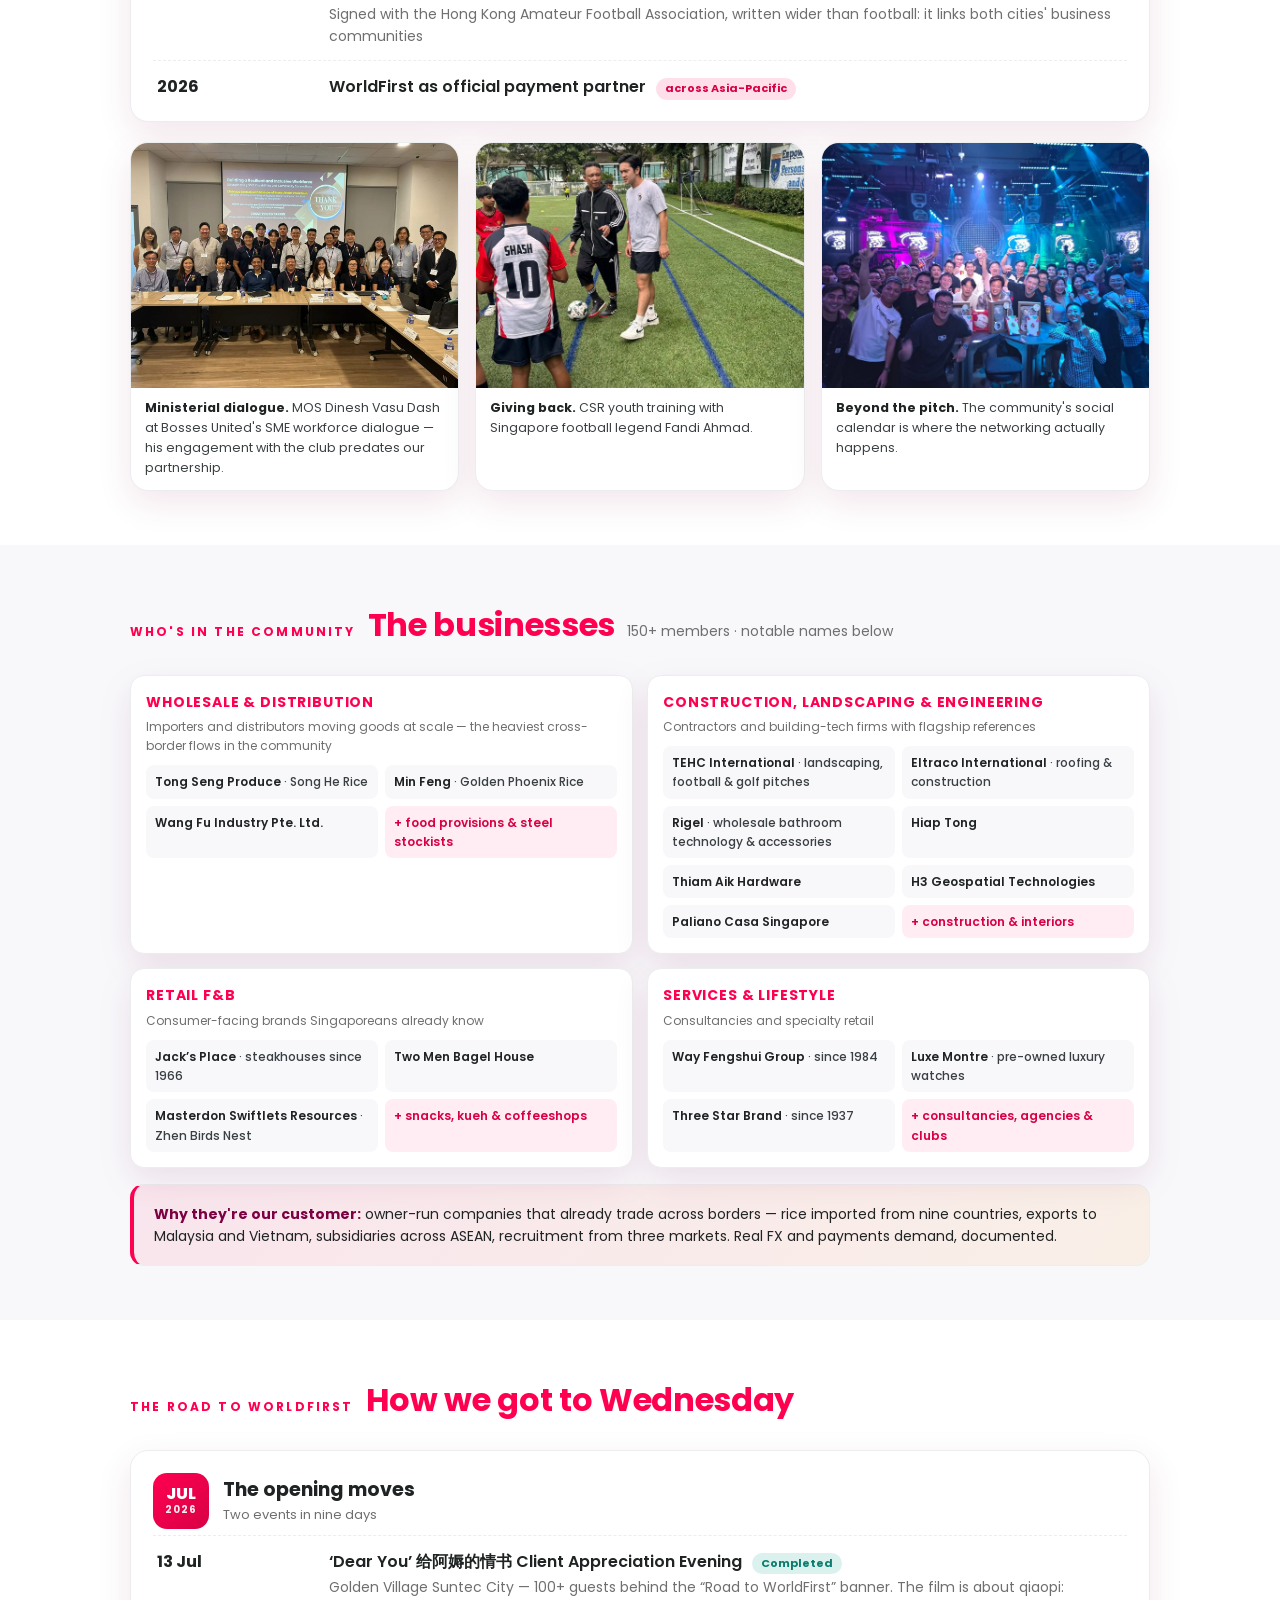
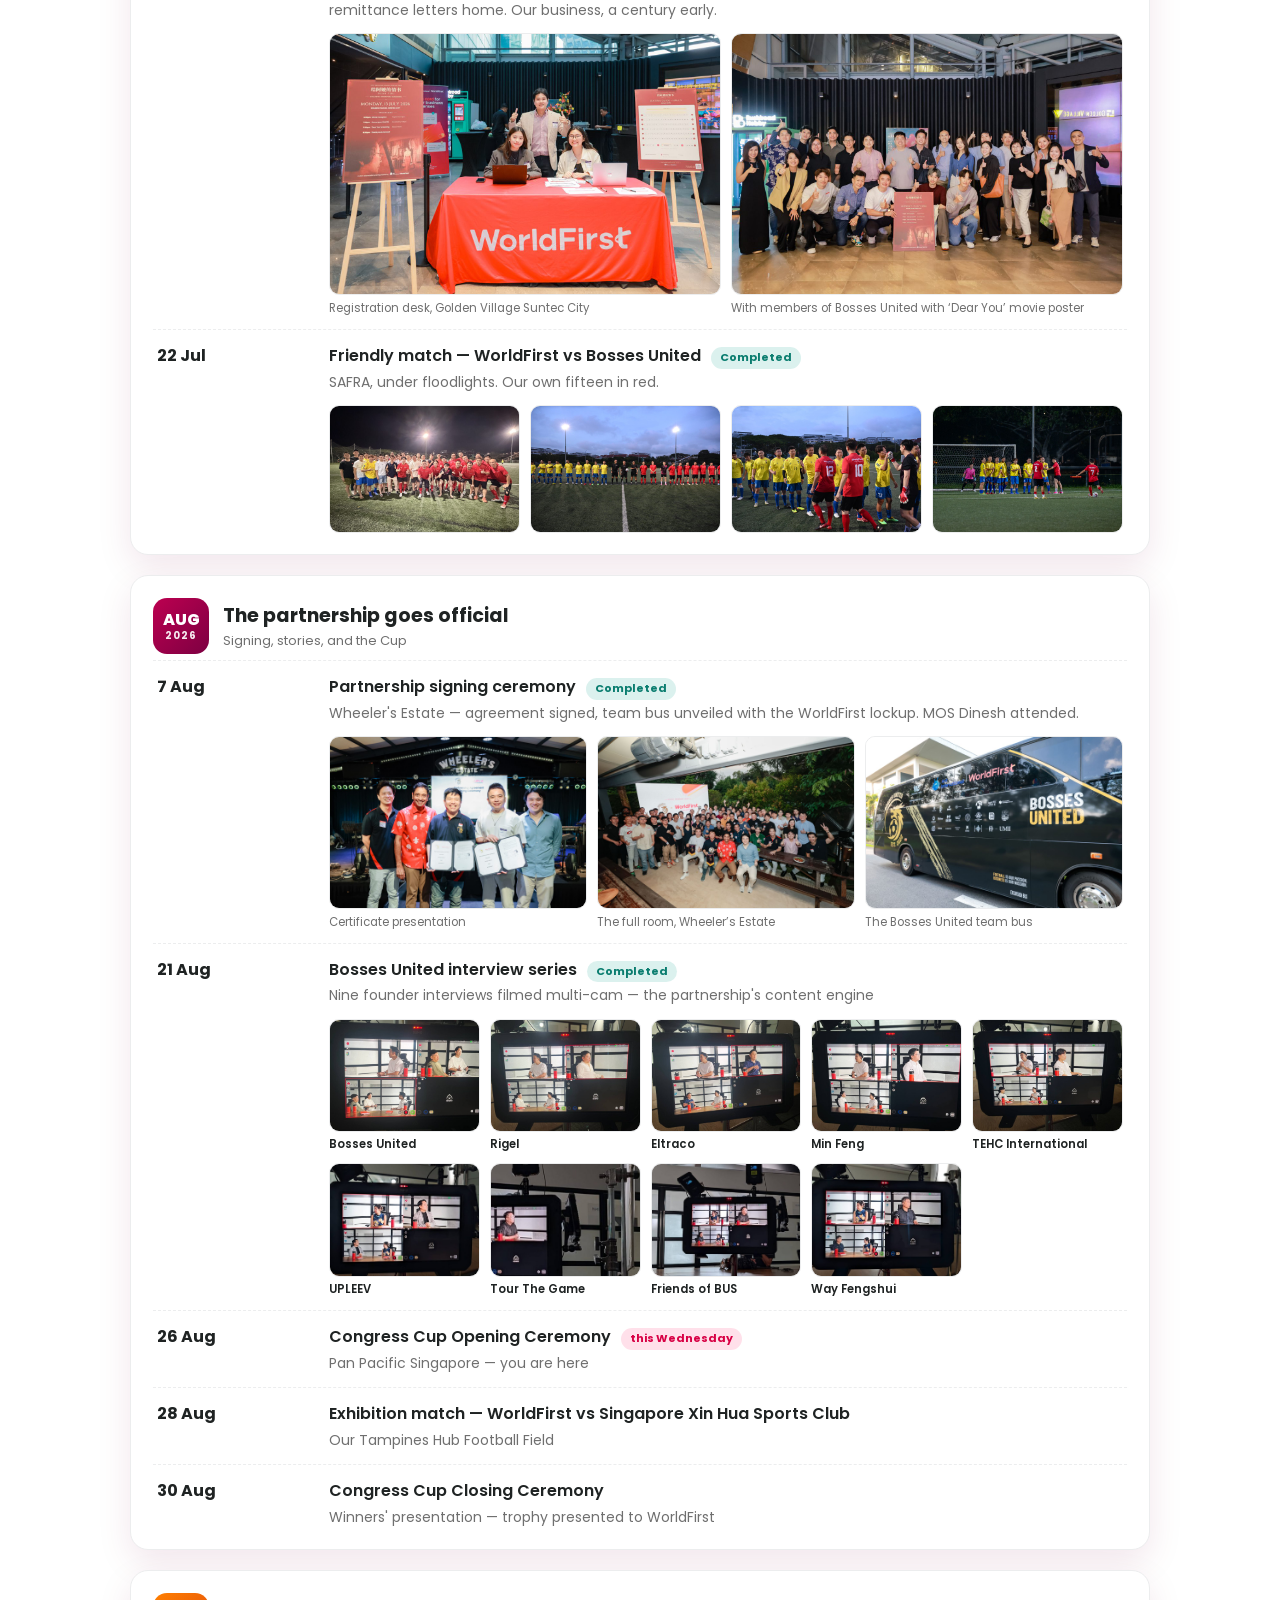
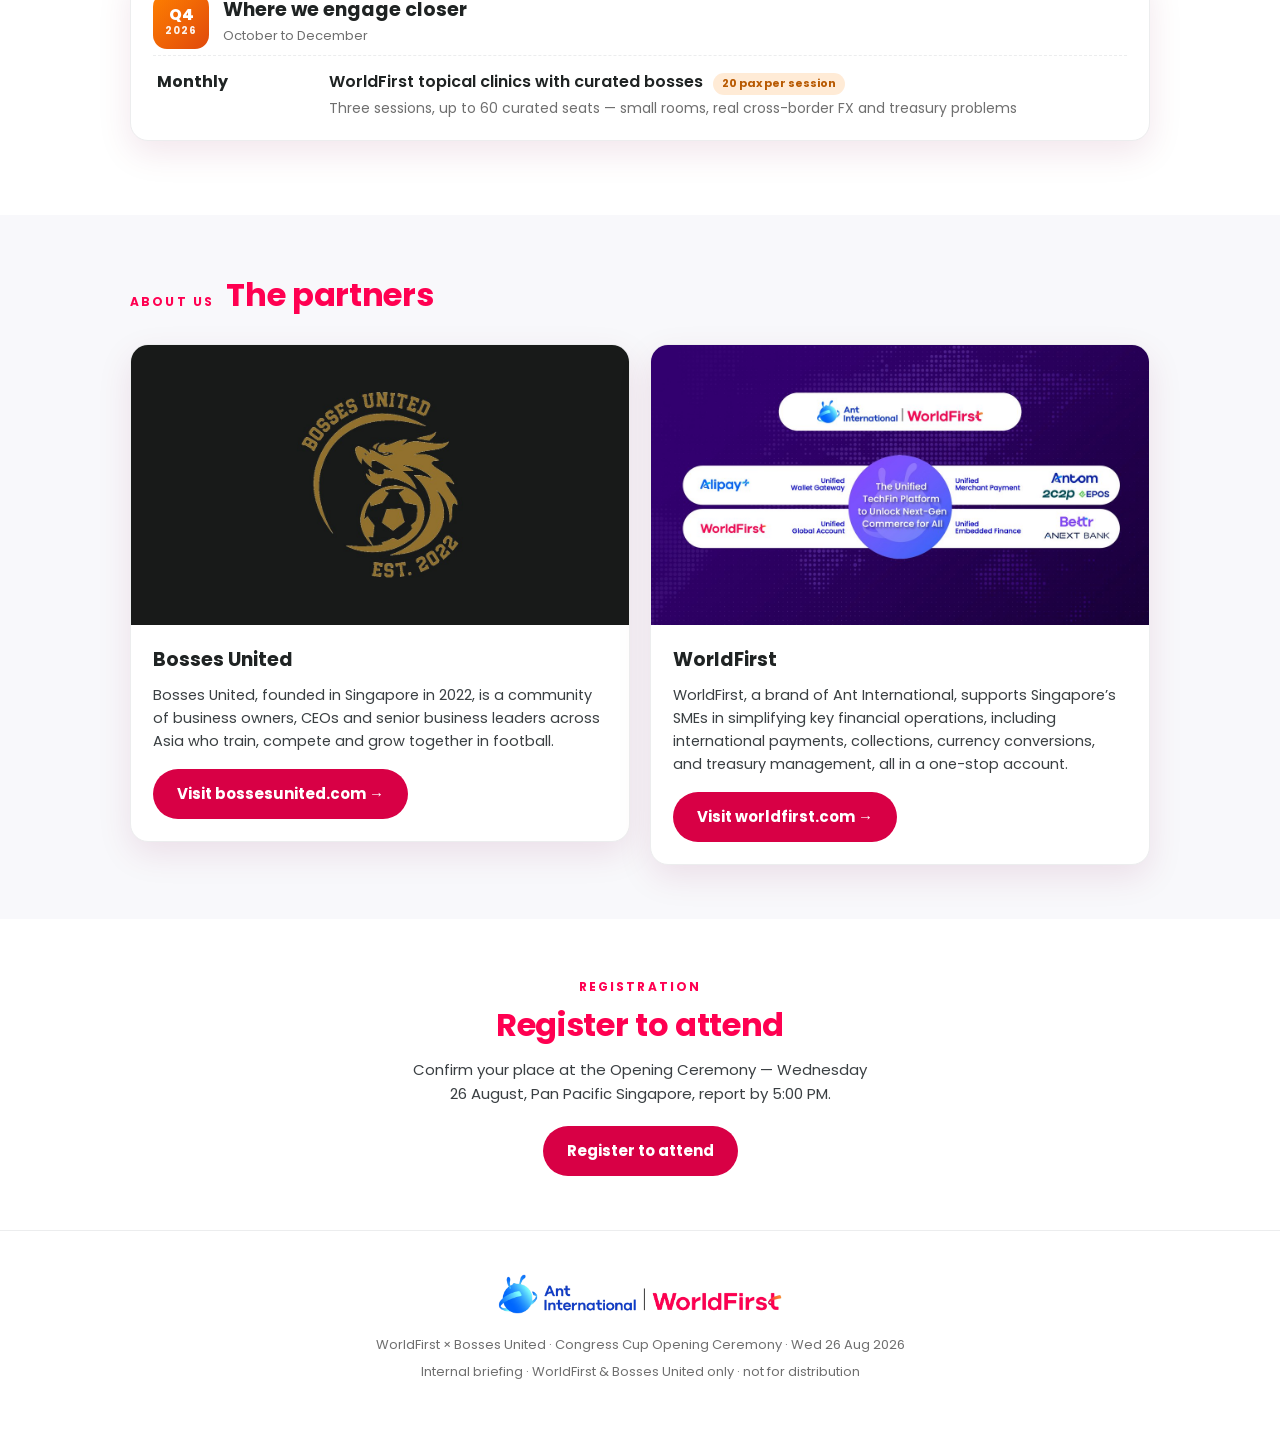
==== commit 335dce98: "Reword the internal badge to include Bosses United" ====
--- a/index.html
+++ b/index.html
@@ -257,7 +257,7 @@
 <header class="hero">
   <div class="wrap hero-grid">
     <div class="hero-left">
-      <span class="itag">Internal · WorldFirst only</span>
+      <span class="itag">Internal. WorldFirst &amp; Bosses United Only</span>
       <div class="eyebrow">WorldFirst &amp; Bosses United</div>
       <h1>Congress Cup<br><span class="accent">Opening Ceremony</span></h1>
       <p class="lede">One evening, six markets, 150+ business owners — and WorldFirst on stage as official payment partner.</p>
@@ -513,7 +513,7 @@
   <img class="foot-logo" src="assets/logo-aiwf.png" alt="Ant International | WorldFirst"
        onerror="this.style.display='none'">
   <div>WorldFirst &times; Bosses United · Congress Cup Opening Ceremony · Wed 26 Aug 2026</div>
-  <div class="src">Internal briefing · WorldFirst only · not for distribution</div>
+  <div class="src">Internal briefing · WorldFirst &amp; Bosses United only · not for distribution</div>
 </footer>
 
 <script>
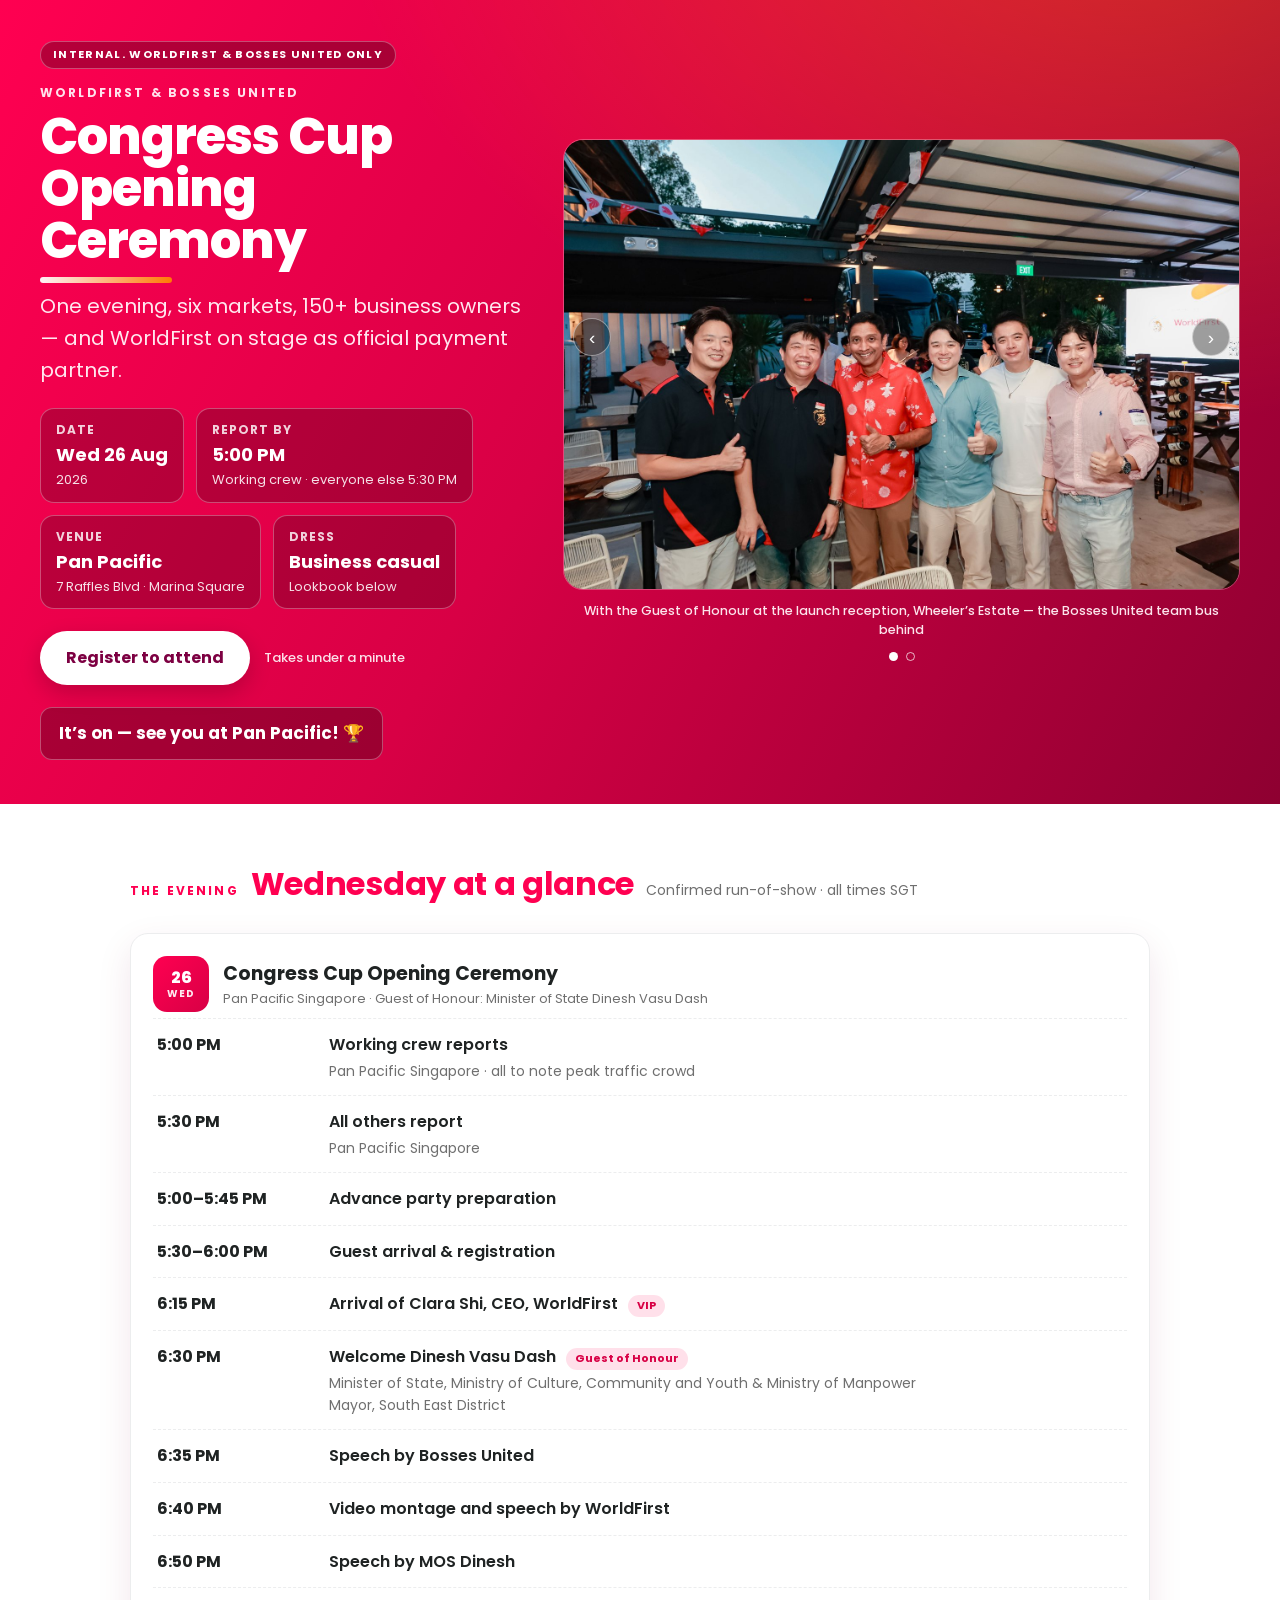
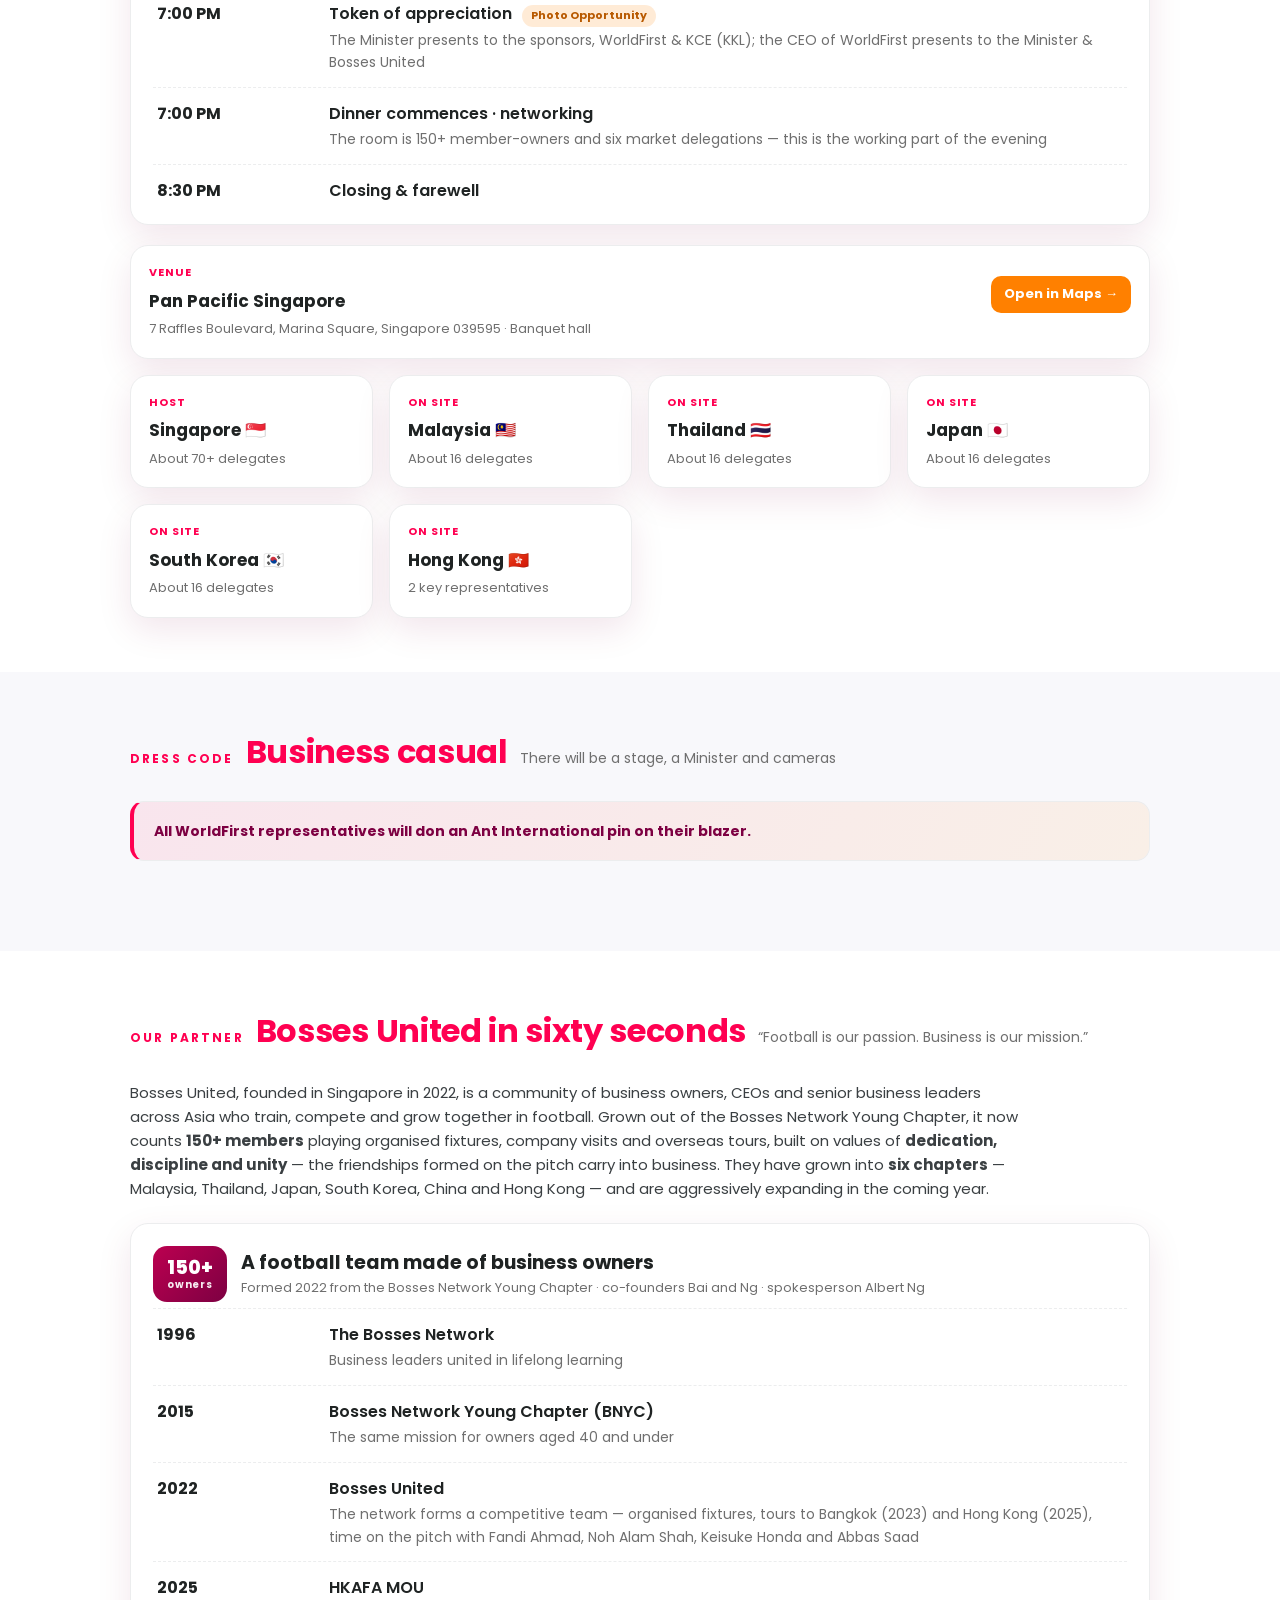
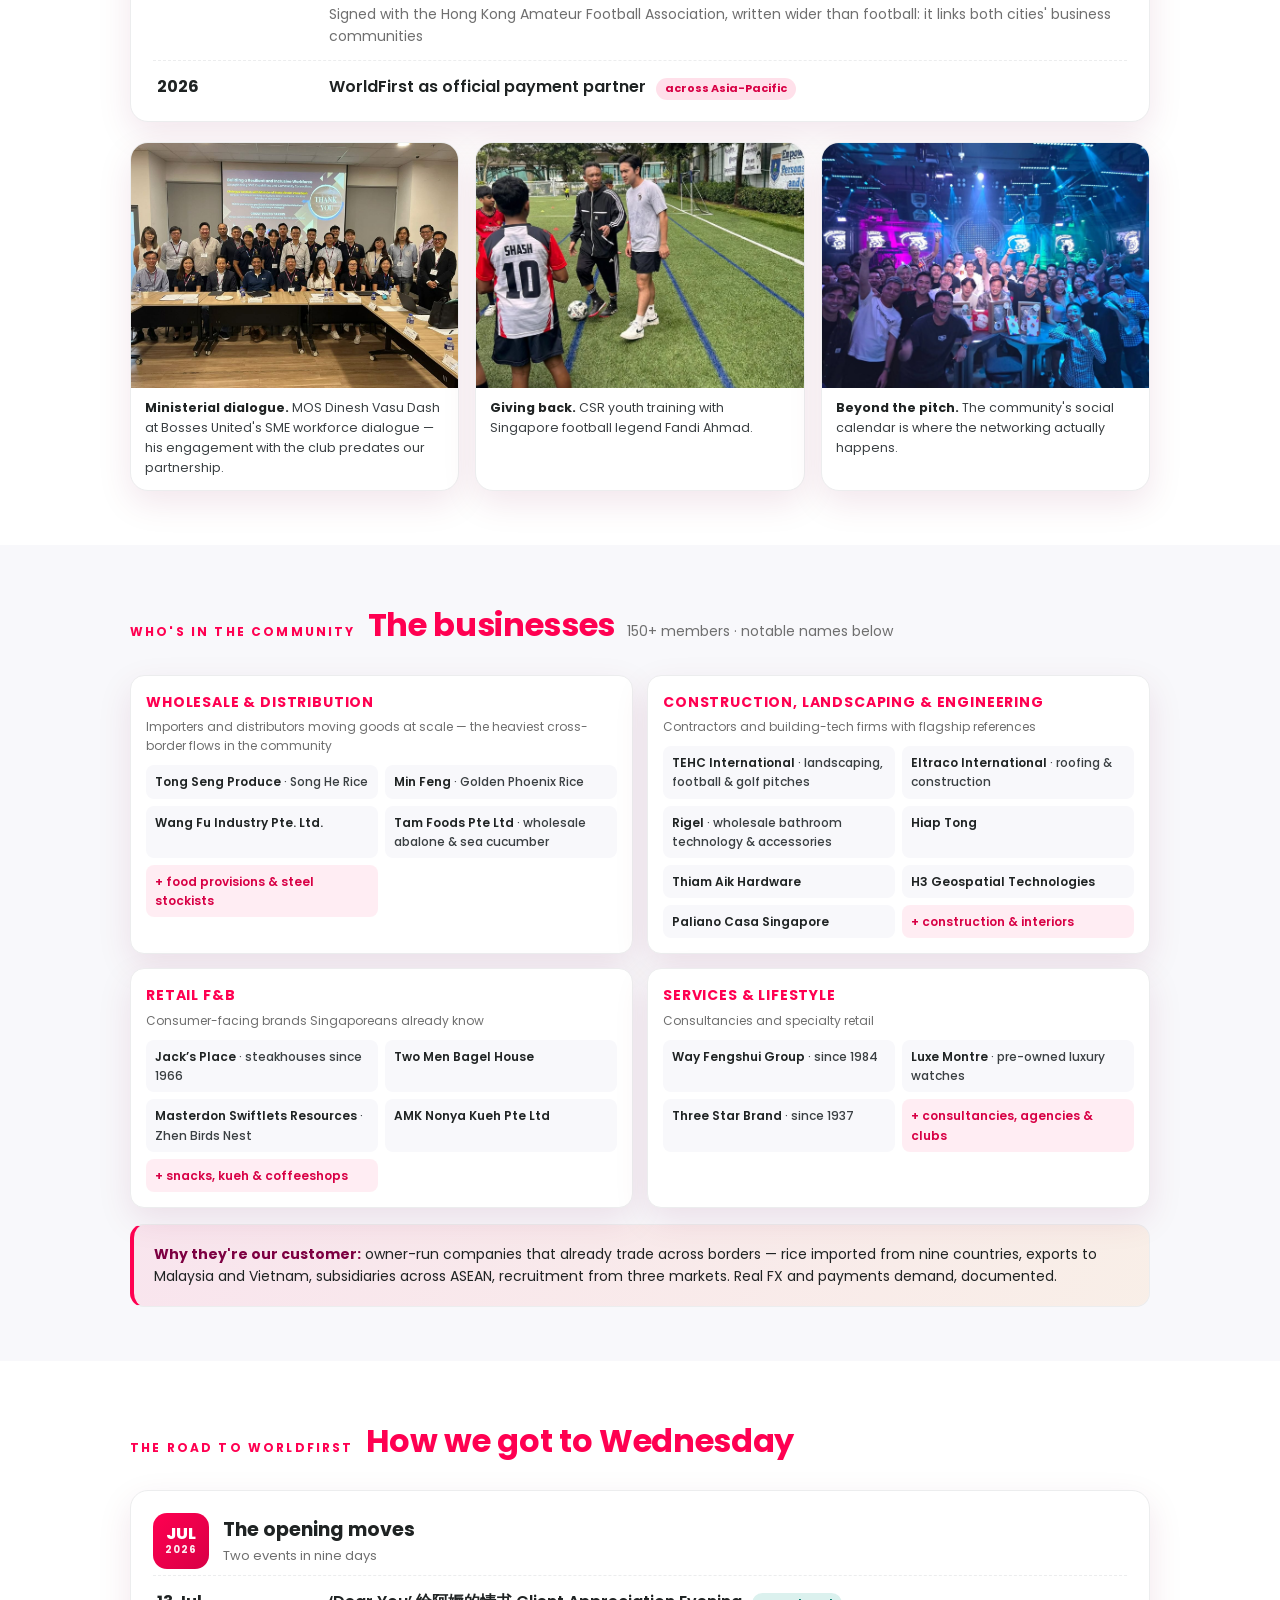
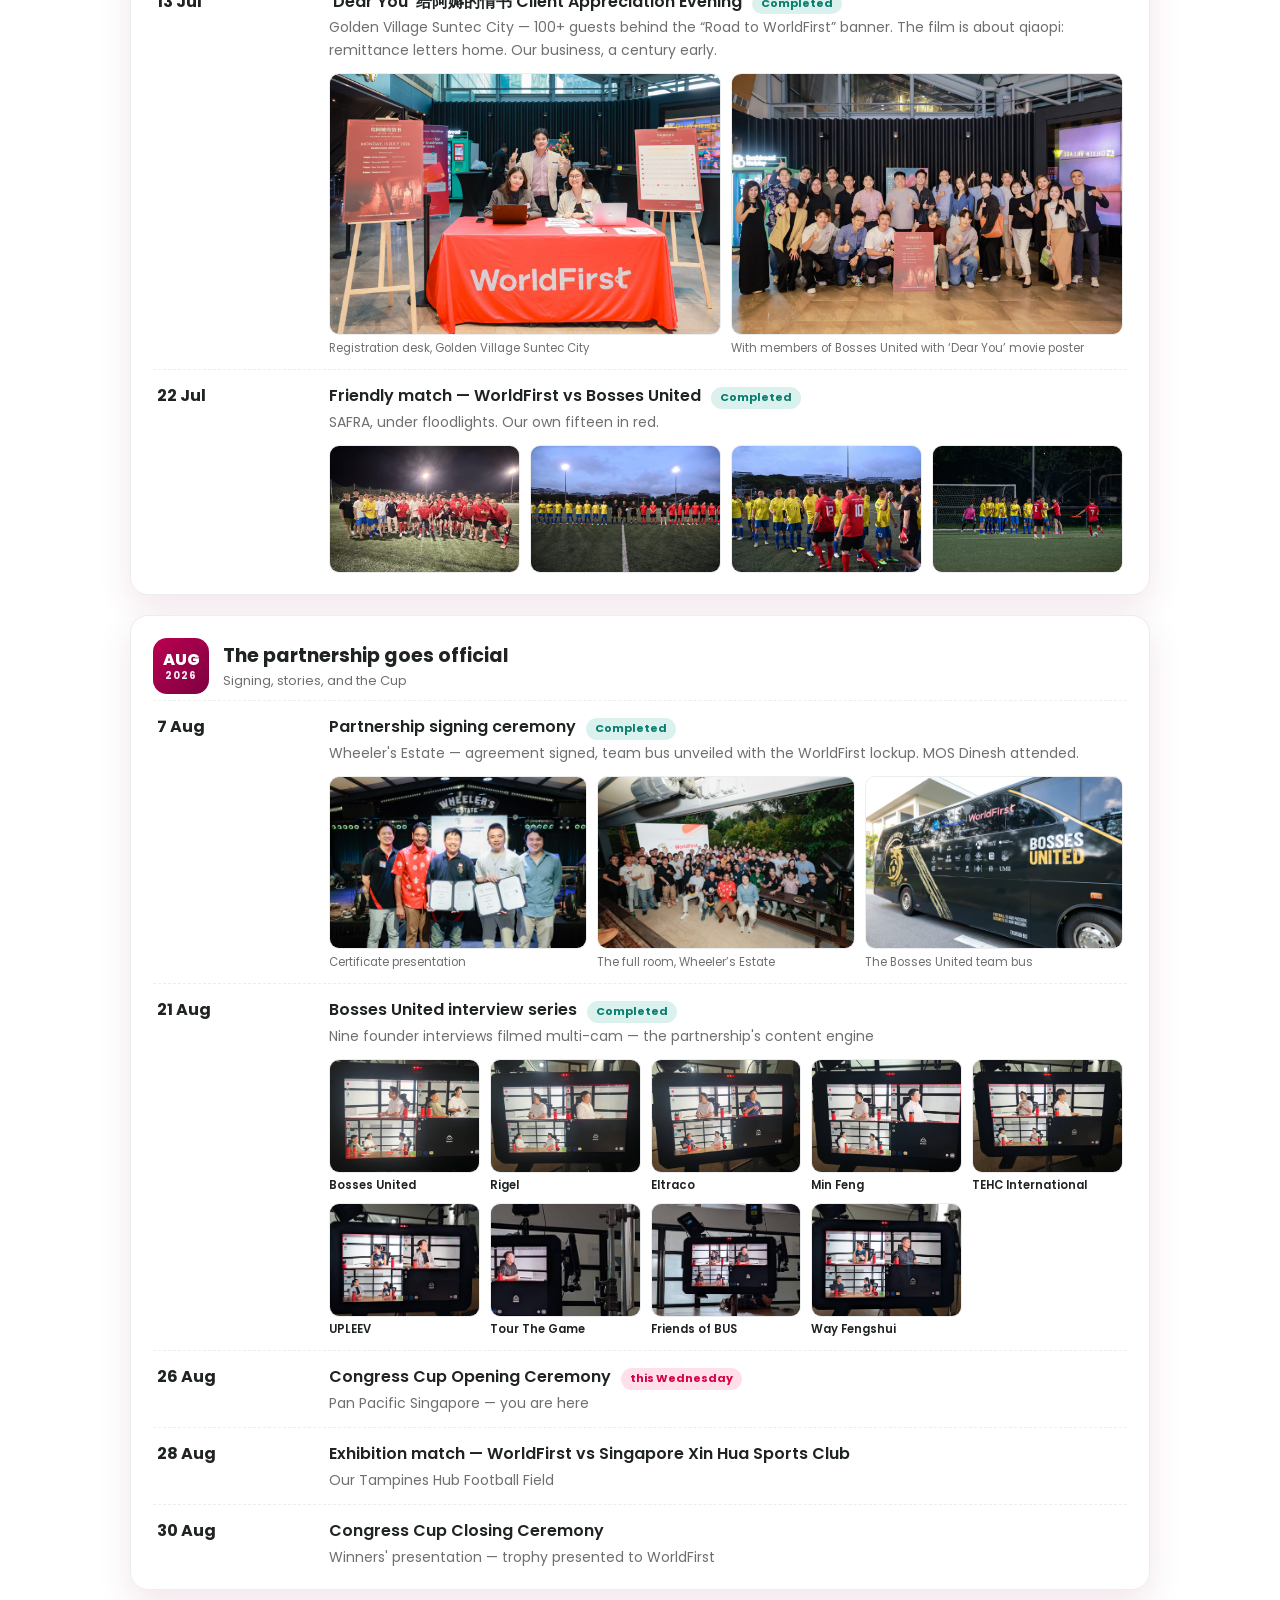
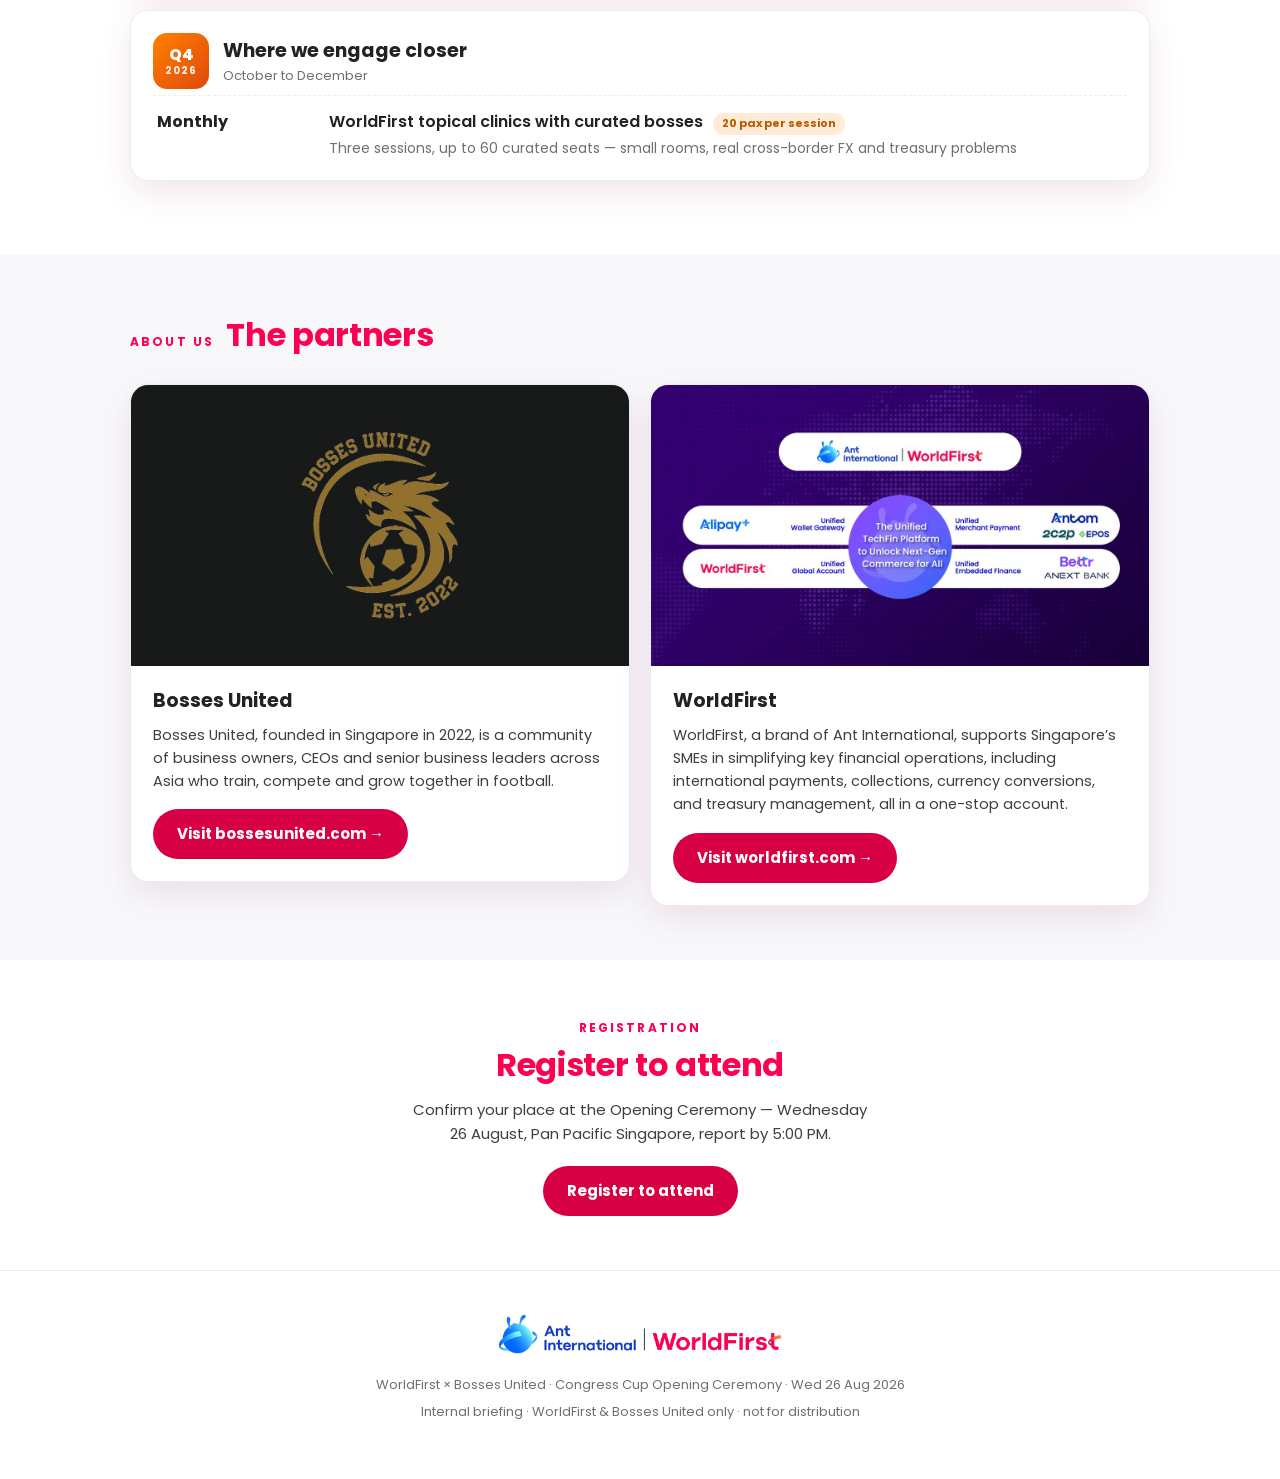
==== commit 7f9406d9: "Add Tam Foods and AMK Nonya Kueh to the business cards" ====
--- a/index.html
+++ b/index.html
@@ -400,6 +400,7 @@
           <li><b>Tong Seng Produce</b> &middot; Song He Rice</li>
           <li><b>Min Feng</b> &middot; Golden Phoenix Rice</li>
           <li><b>Wang Fu Industry Pte. Ltd.</b></li>
+          <li><b>Tam Foods Pte Ltd</b> &middot; wholesale abalone &amp; sea cucumber</li>
           <li class="more">+ food provisions &amp; steel stockists</li>
         </ul>
       </article>
@@ -422,6 +423,7 @@
           <li><b>Jack&rsquo;s Place</b> &middot; steakhouses since 1966</li>
           <li><b>Two Men Bagel House</b></li>
           <li><b>Masterdon Swiftlets Resources</b> &middot; Zhen Birds Nest</li>
+          <li><b>AMK Nonya Kueh Pte Ltd</b></li>
           <li class="more">+ snacks, kueh &amp; coffeeshops</li>
         </ul>
       </article>
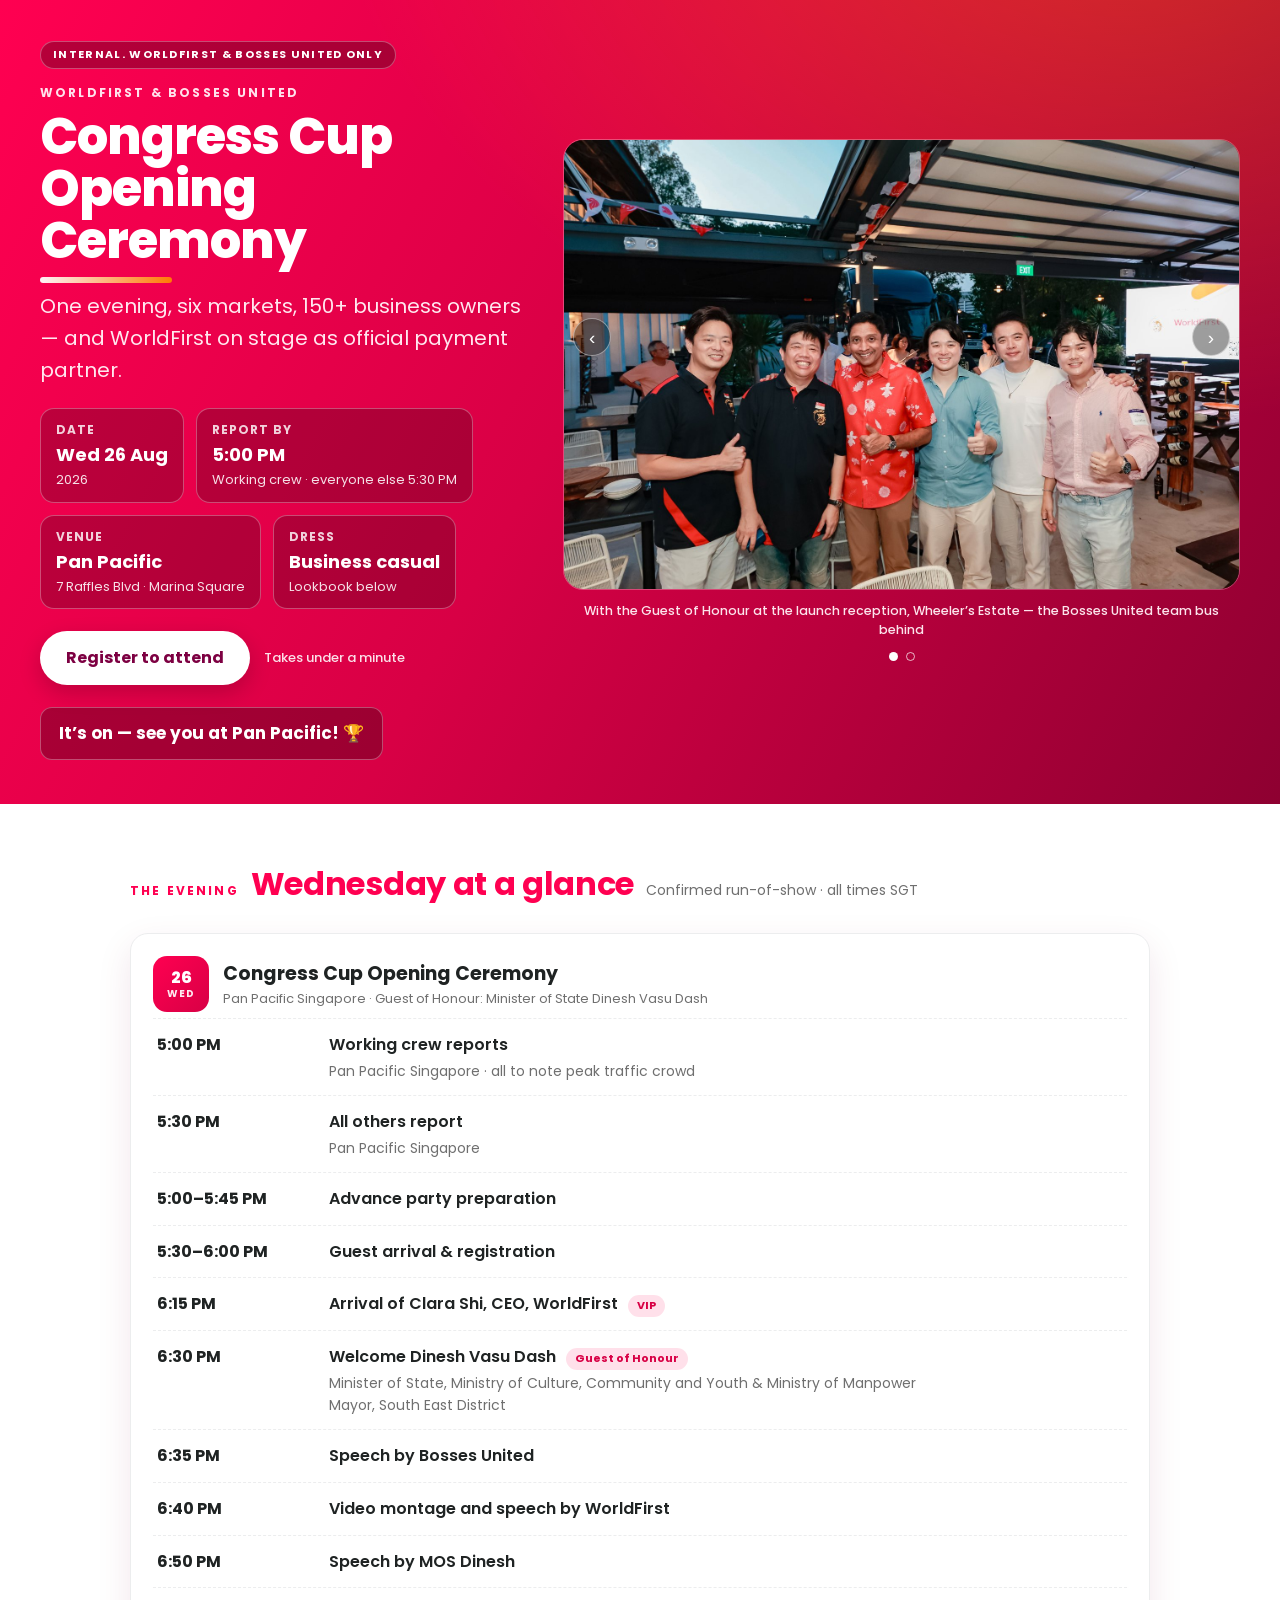
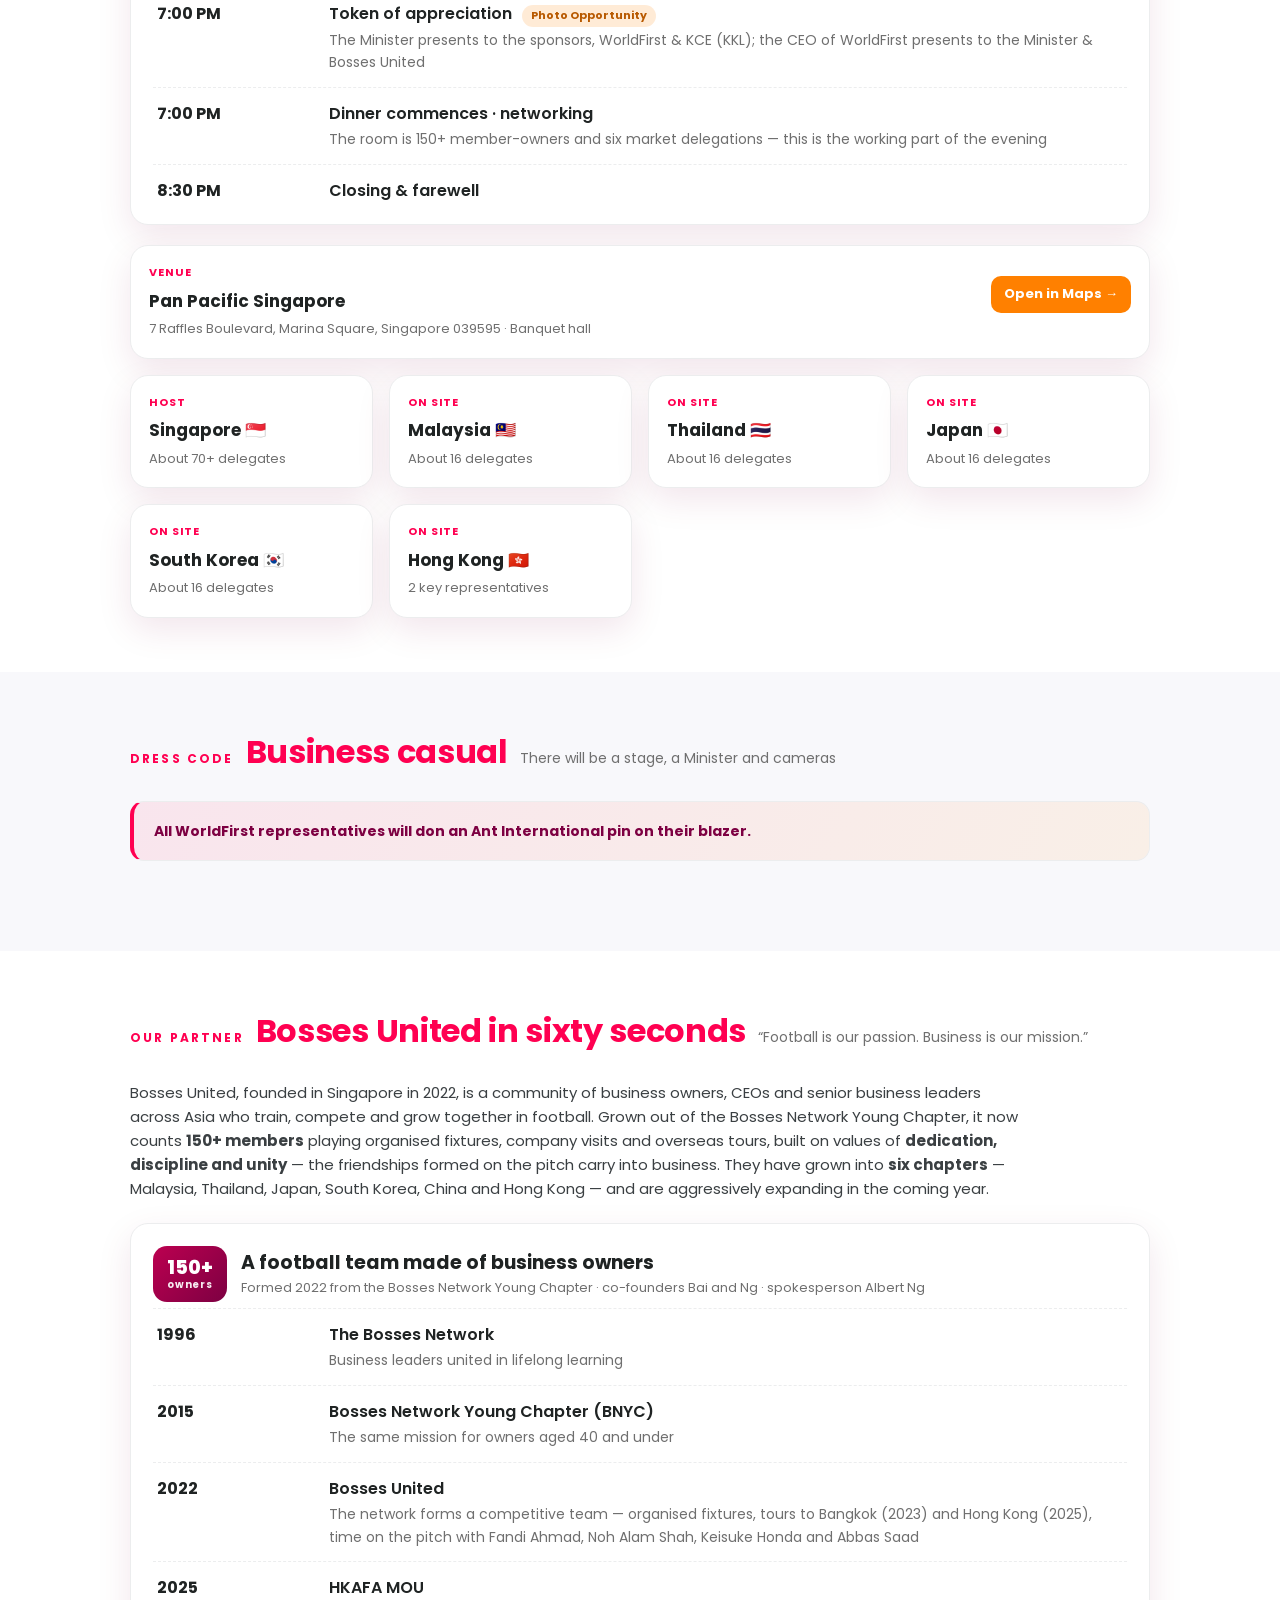
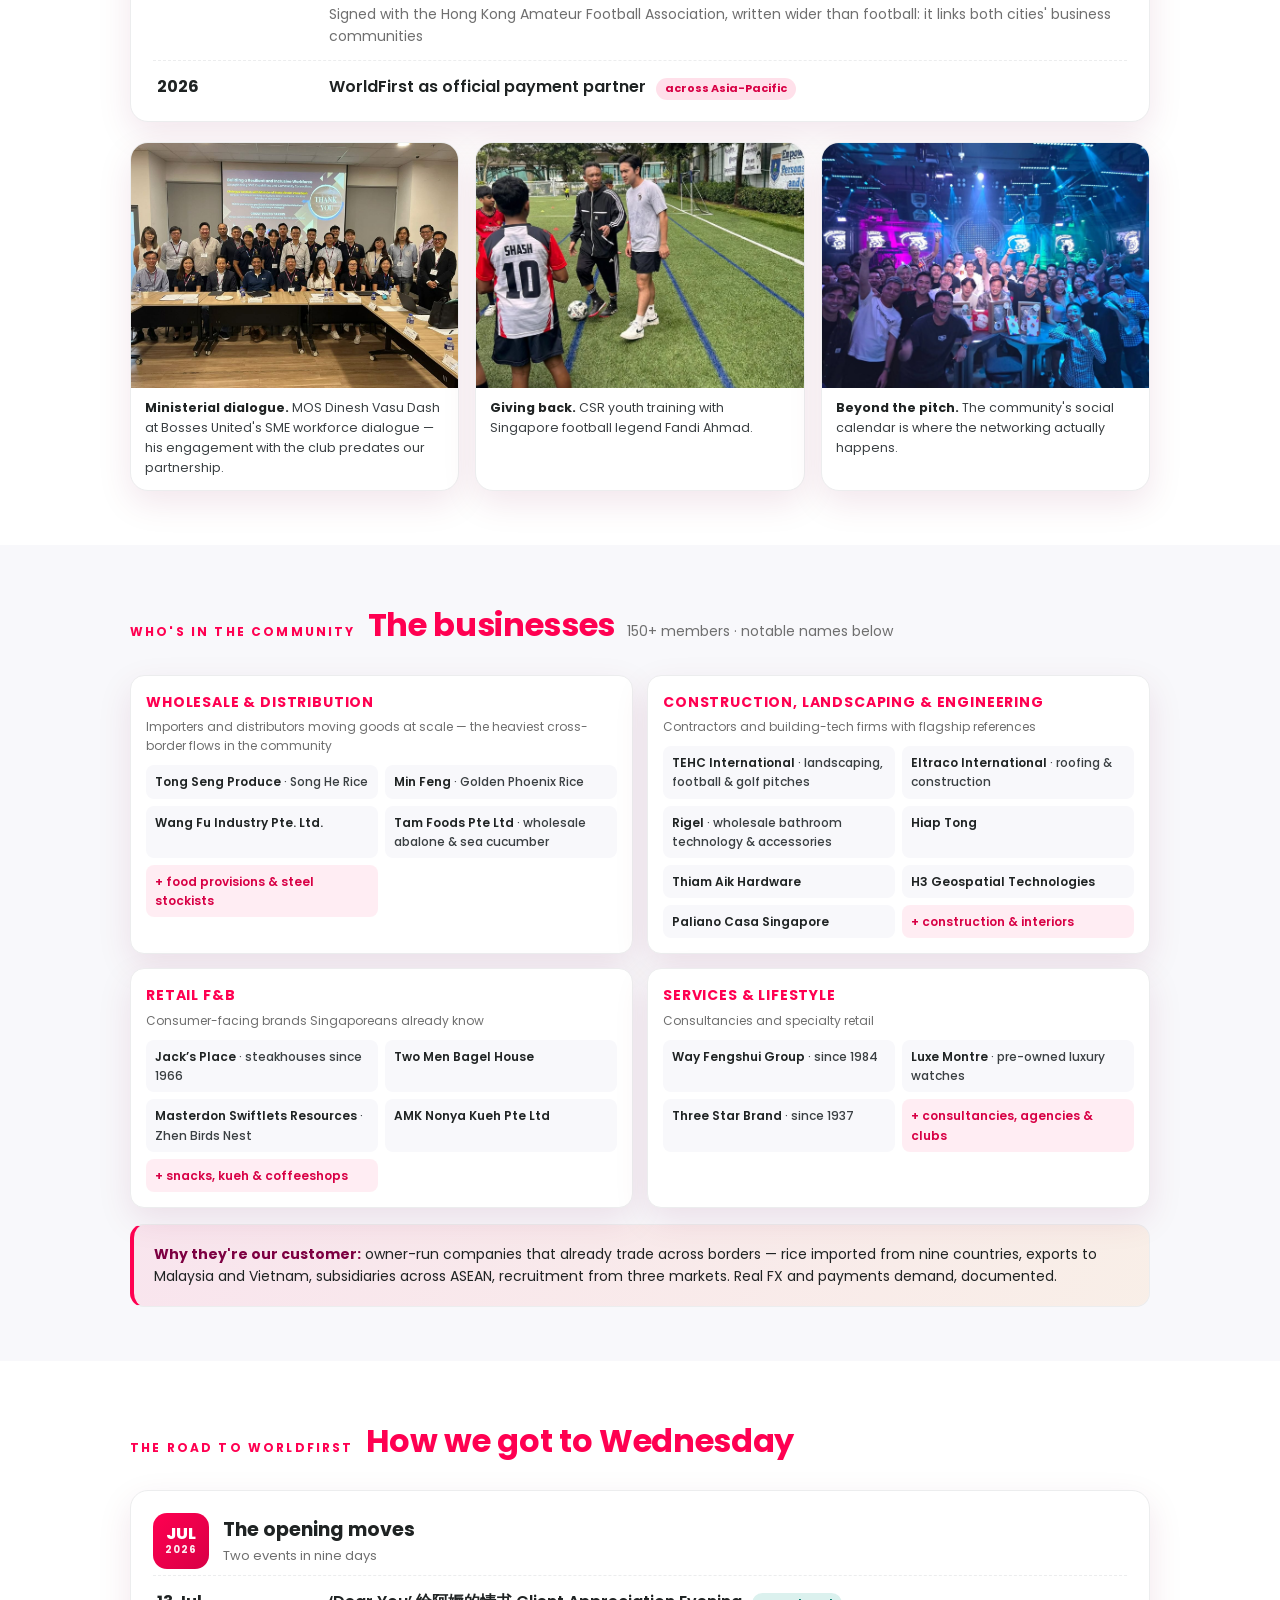
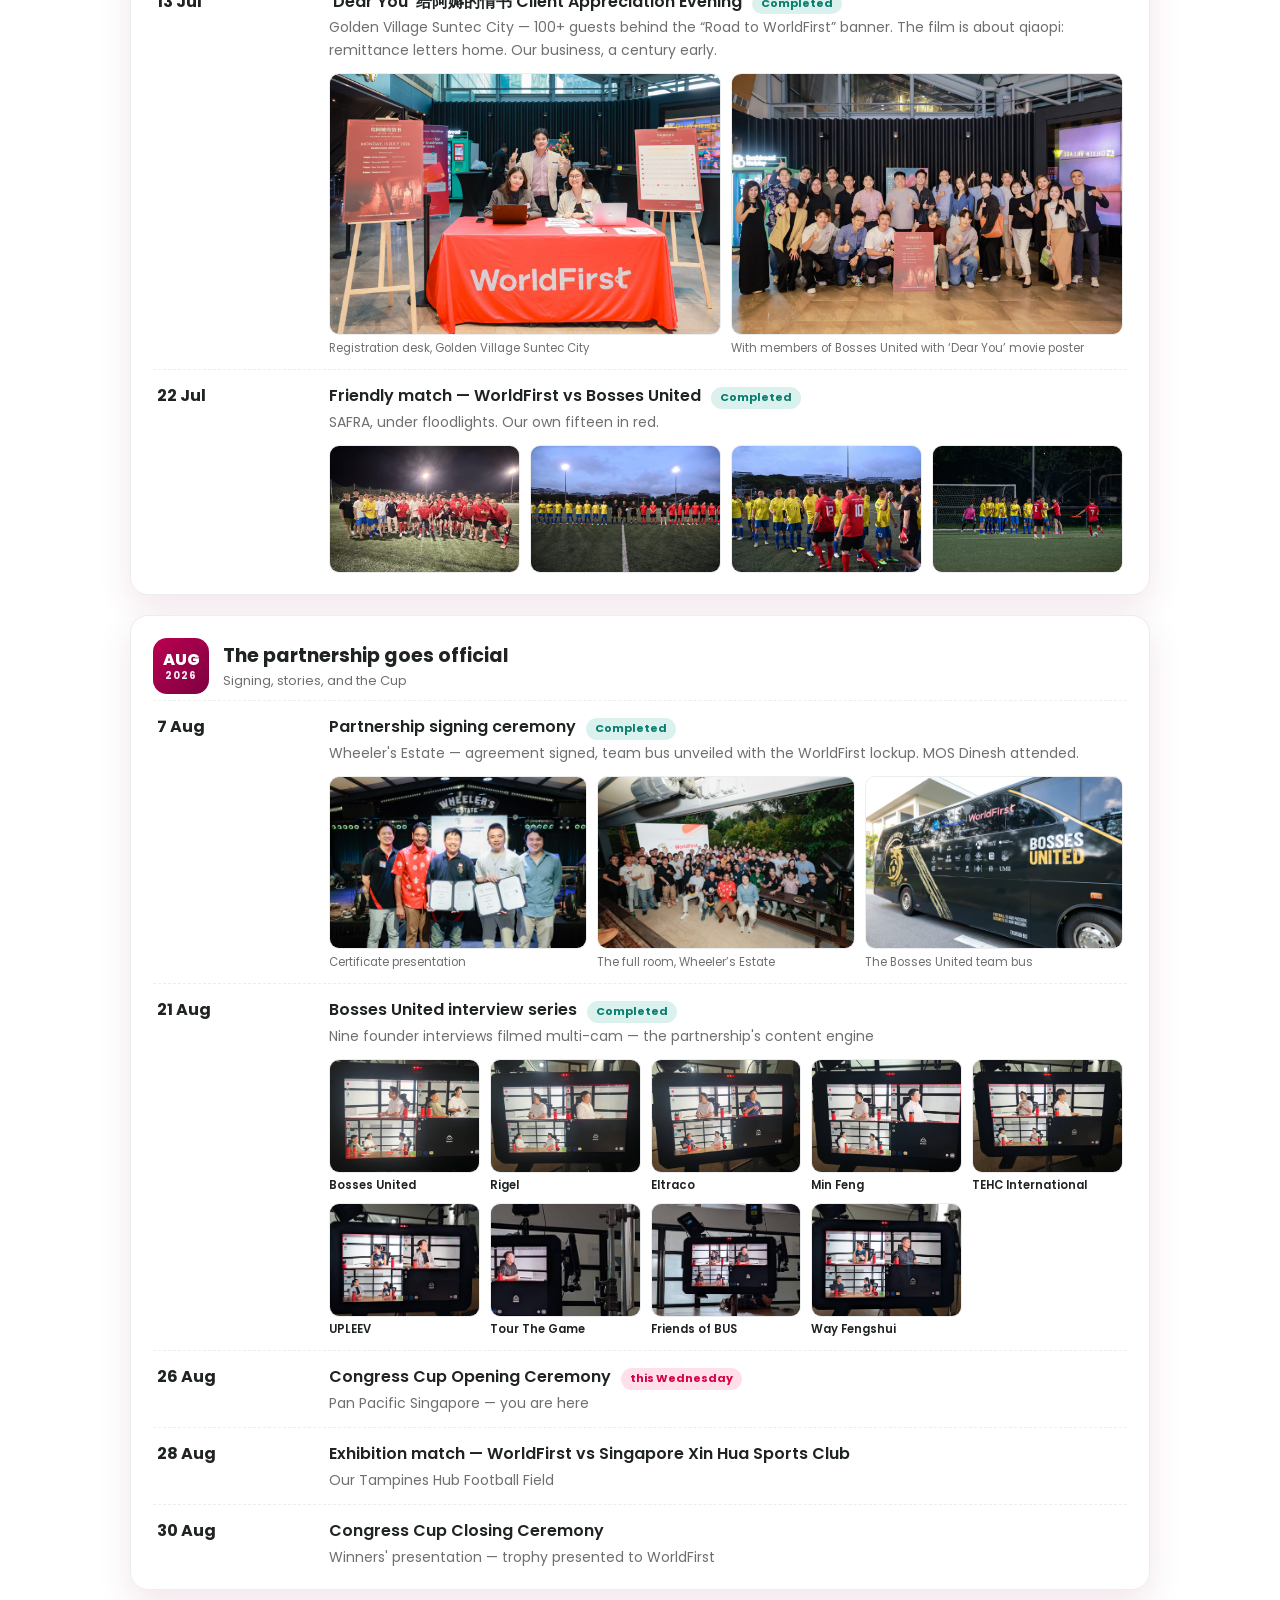
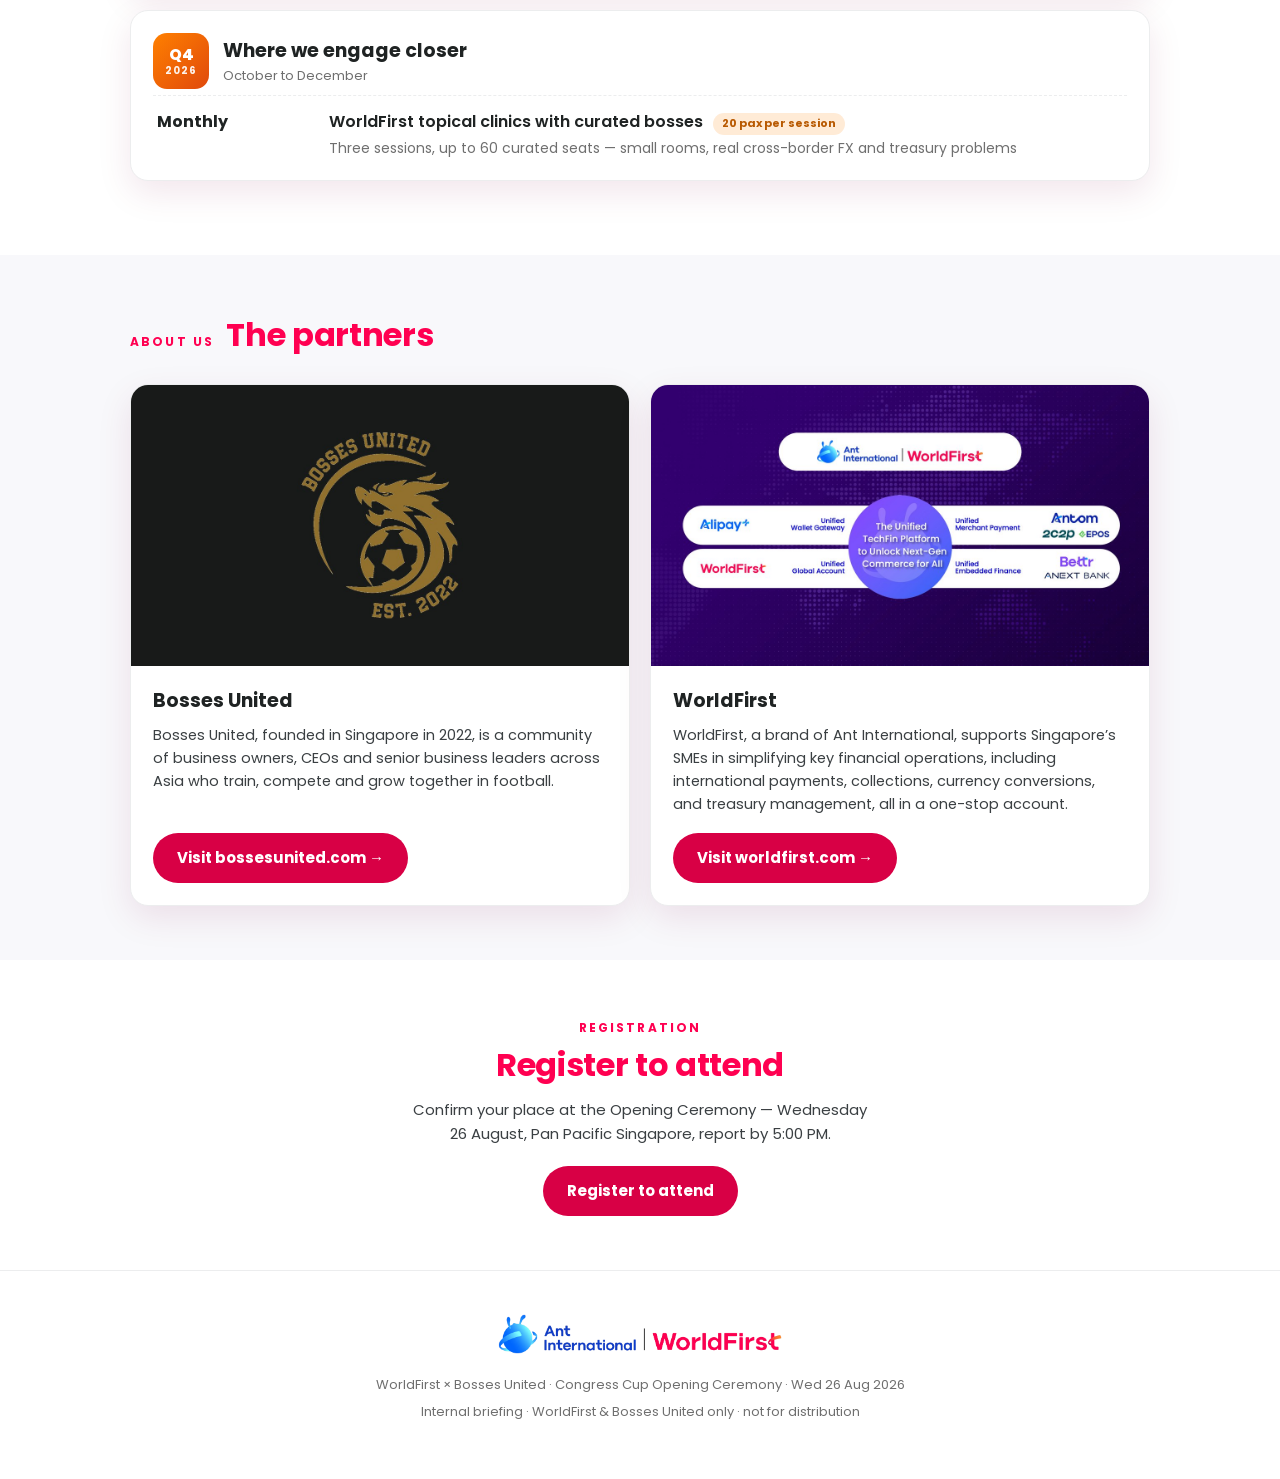
==== commit fa1370b0: "Equalise the About card heights and bottom-align their CTAs" ====
--- a/index.html
+++ b/index.html
@@ -158,15 +158,15 @@
 
 
   /* about us */
-  .about-grid{display:grid; gap:20px; align-items:start; grid-template-columns:repeat(auto-fit,minmax(320px,1fr))}
+  .about-grid{display:grid; gap:20px; grid-template-columns:repeat(auto-fit,minmax(320px,1fr))}
   .about{background:var(--card); border:1px solid var(--line); border-radius:var(--radius);
     box-shadow:var(--shadow); overflow:hidden; display:flex; flex-direction:column}
   .about-media{background:var(--bg-alt); overflow:hidden}
   .about-media img{width:100%; aspect-ratio:16/9; object-fit:cover; display:block}
-  .about-body{padding:20px 22px 22px}
+  .about-body{padding:20px 22px 22px; flex:1; display:flex; flex-direction:column}
   .about-body h3{margin:0 0 8px; font-size:19px; font-weight:700; color:var(--ink)}
-  .about-body p{margin:0; font-size:14.5px; color:var(--ink-soft)}
-  .about-body .btn-solid{display:inline-block; margin-top:16px; text-decoration:none}
+  .about-body p{margin:0 0 16px; font-size:14.5px; color:var(--ink-soft)}
+  .about-body .btn-solid{display:inline-block; margin-top:auto; align-self:flex-start; text-decoration:none}
 
   /* registration CTA + modal */
   .cta-row{display:flex; align-items:center; gap:14px; flex-wrap:wrap; margin-top:22px}
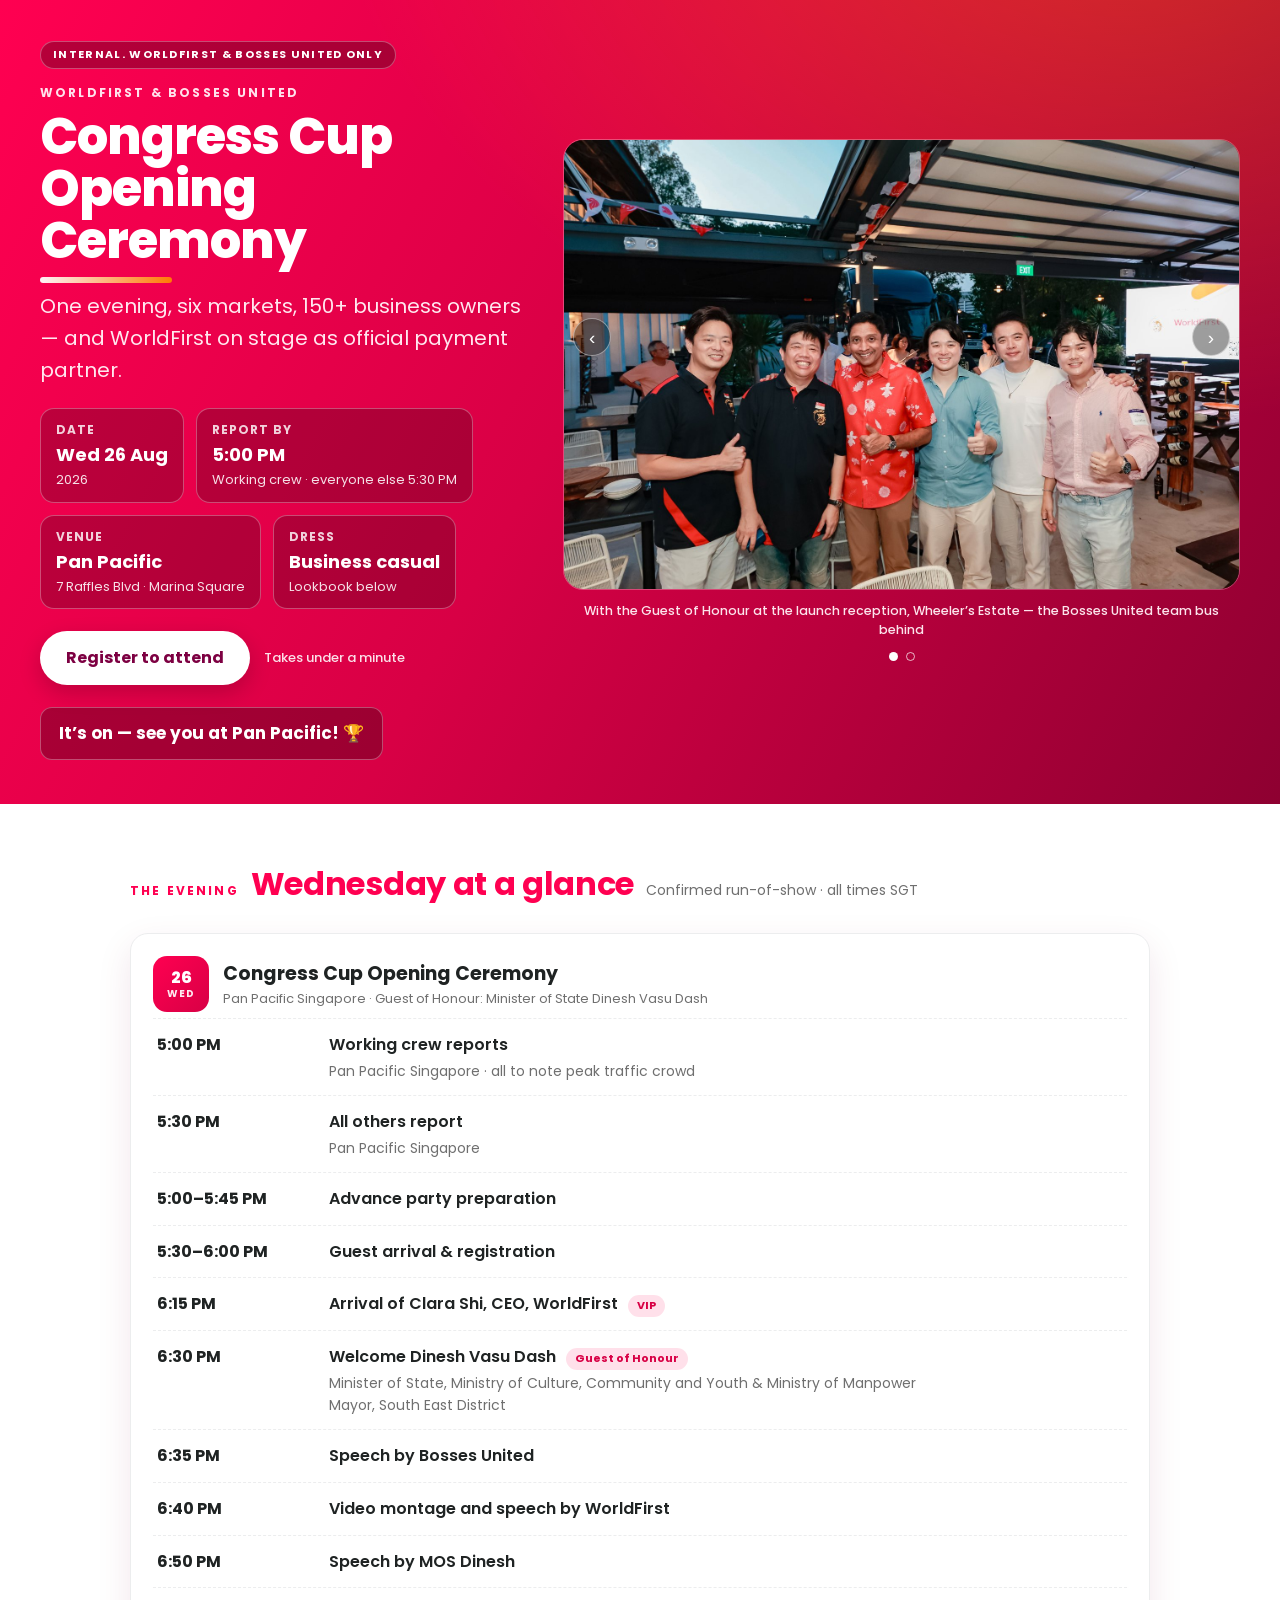
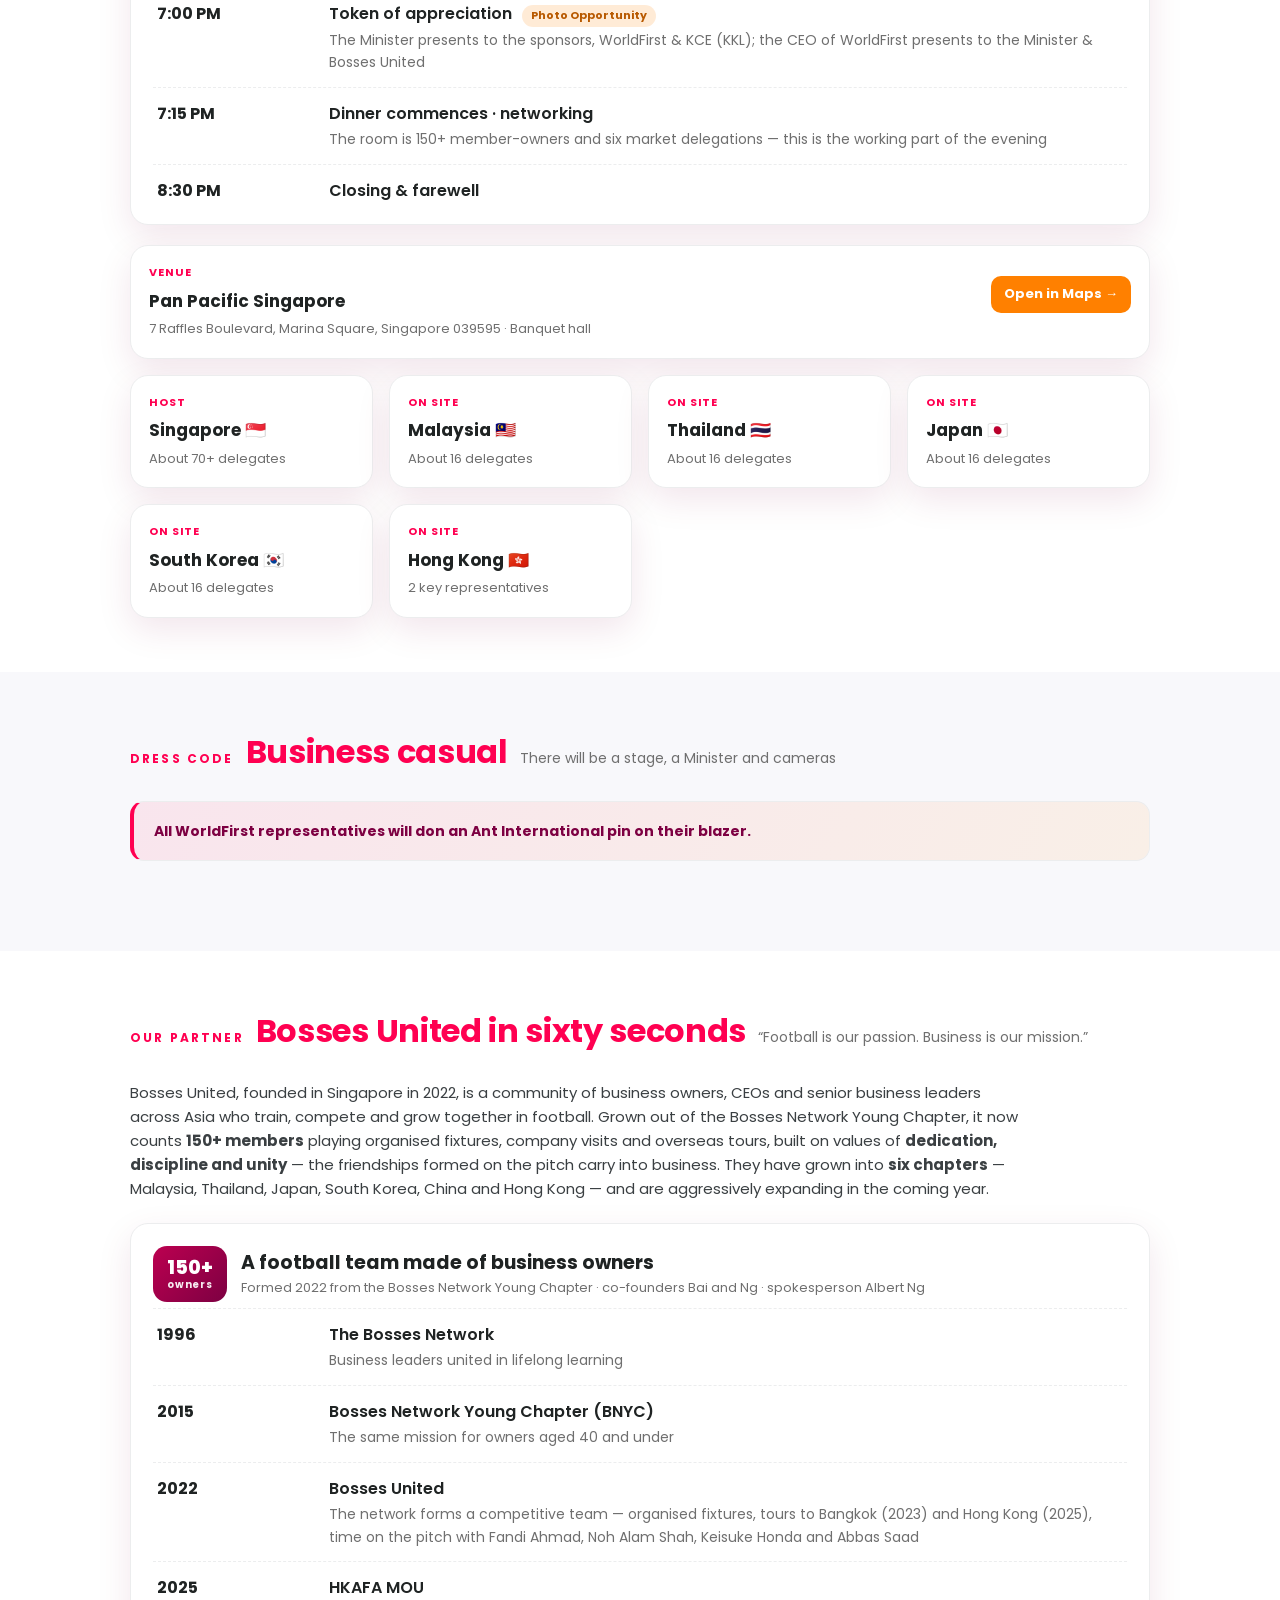
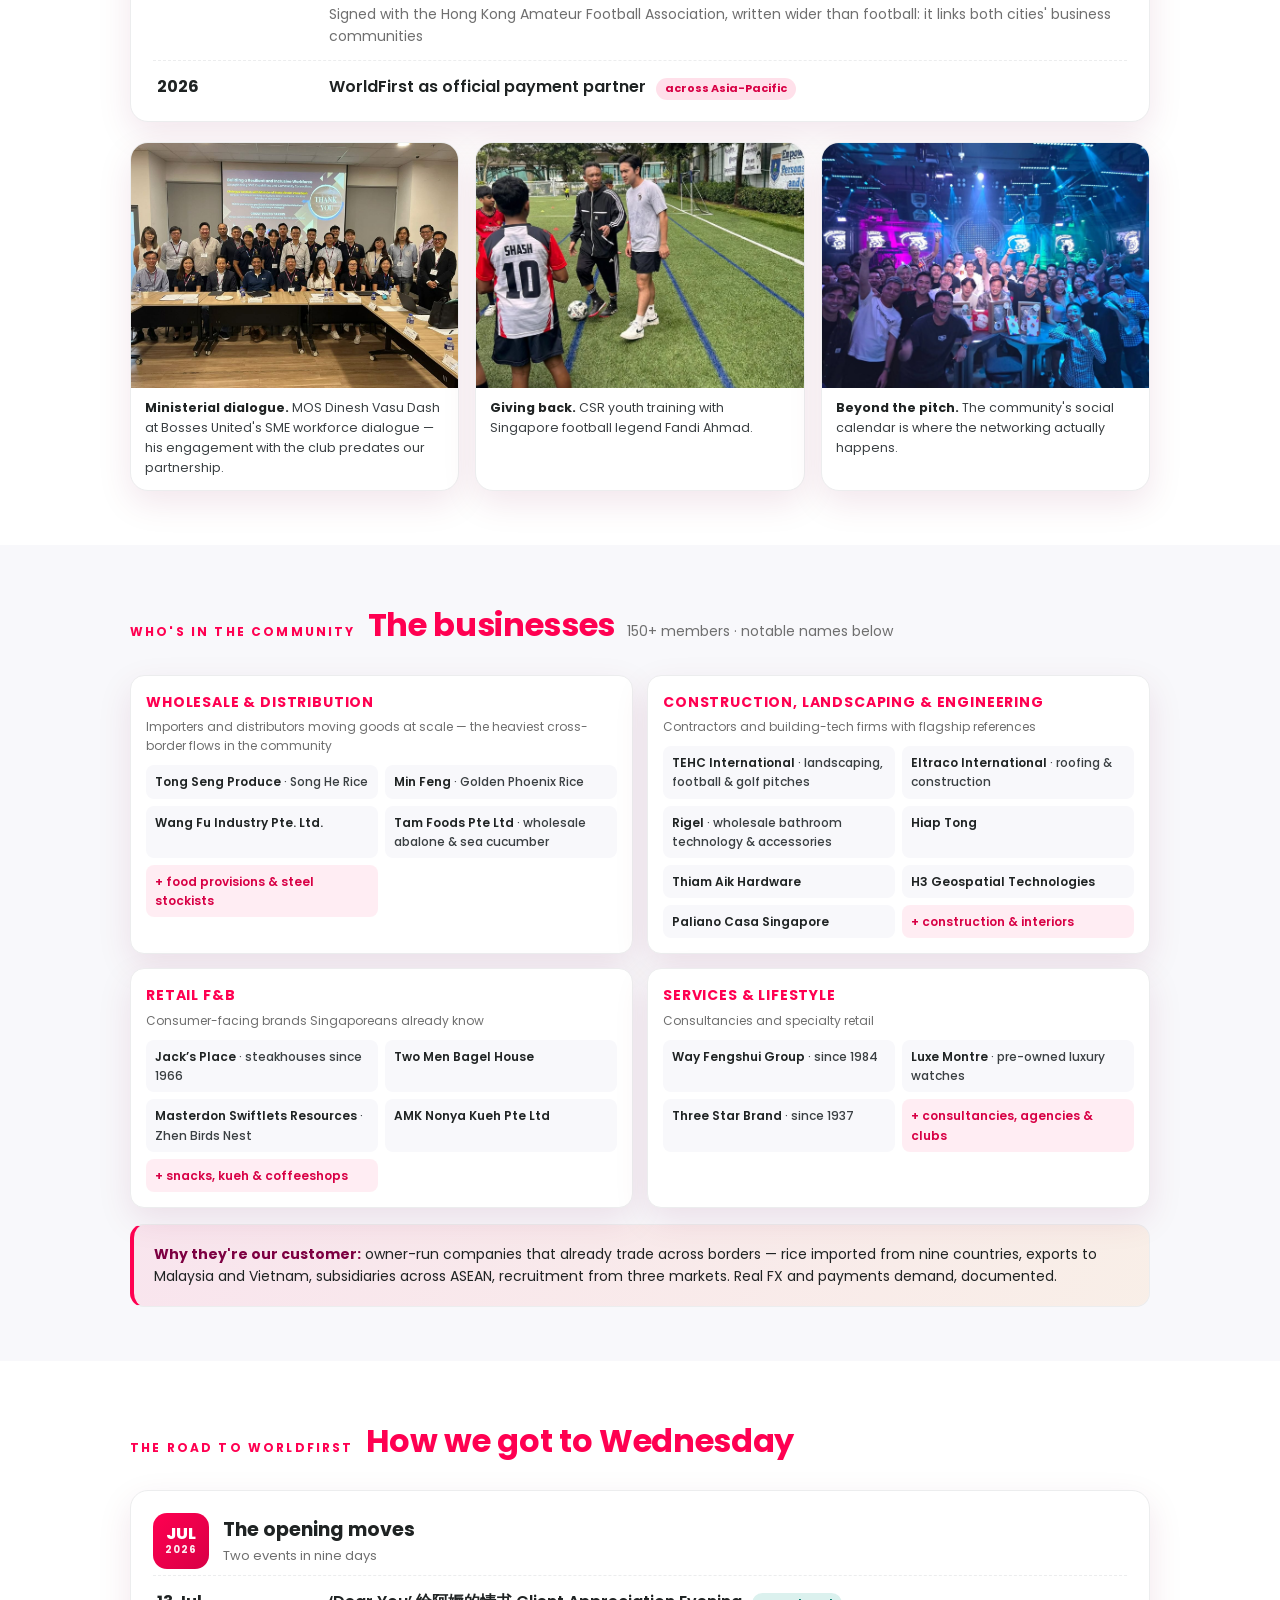
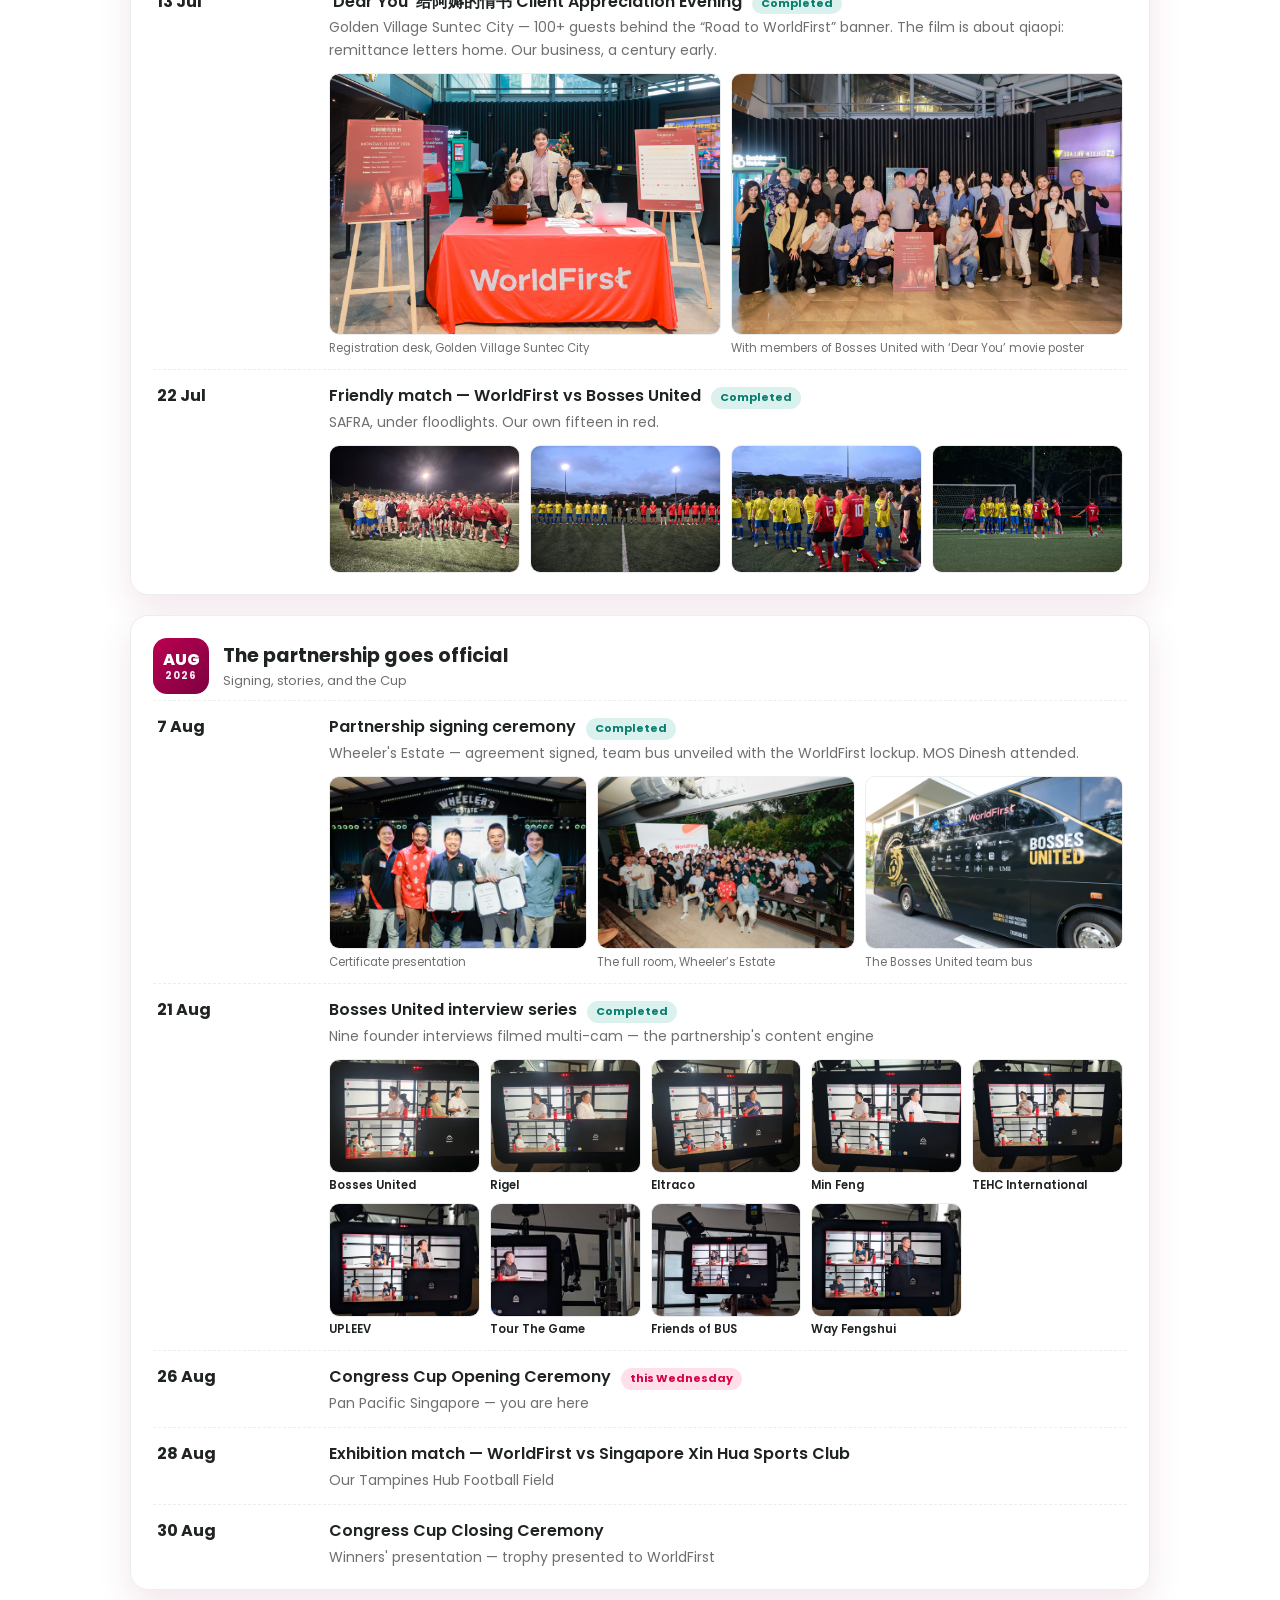
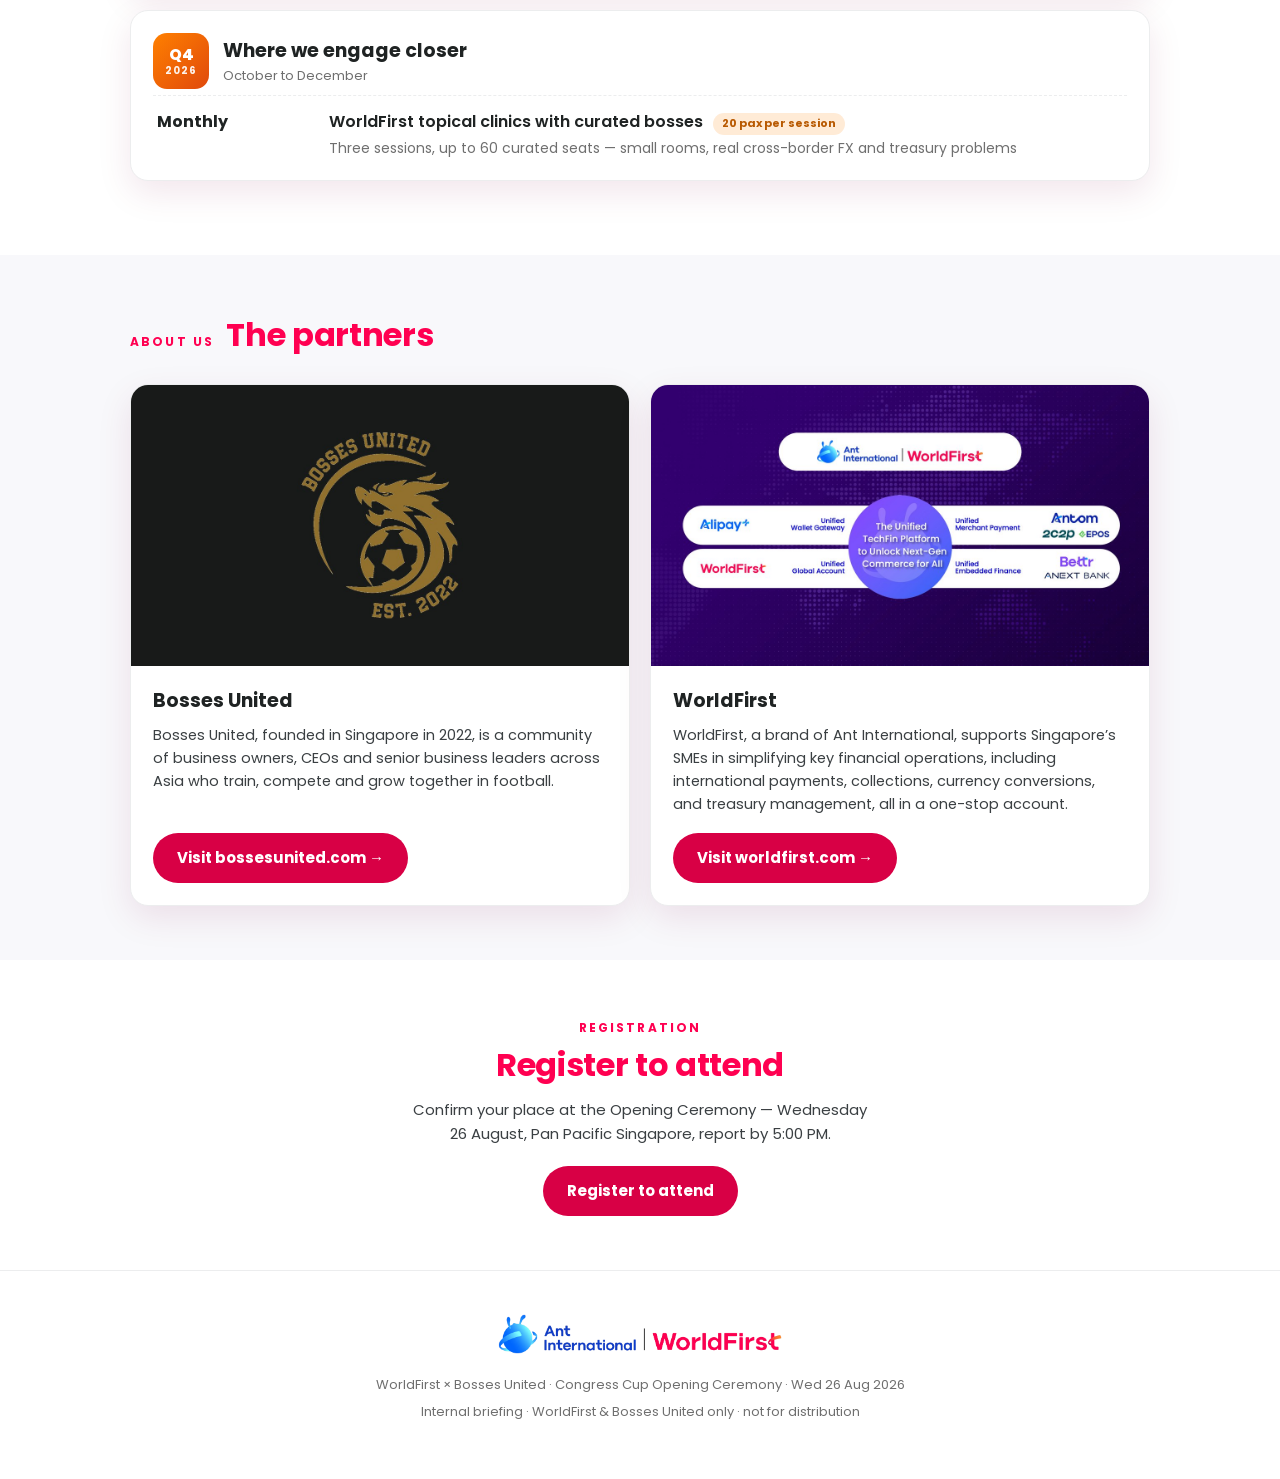
==== commit 0476db6d: "Dinner commences at 7:15 PM" ====
--- a/index.html
+++ b/index.html
@@ -323,7 +323,7 @@
       <div class="row"><div class="time">6:40 PM</div><div class="act"><div class="t">Video montage and speech by WorldFirst</div></div></div>
       <div class="row"><div class="time">6:50 PM</div><div class="act"><div class="t">Speech by MOS Dinesh</div></div></div>
       <div class="row"><div class="time">7:00 PM</div><div class="act"><div class="t">Token of appreciation <span class="pill">Photo Opportunity</span></div><div class="place">The Minister presents to the sponsors, WorldFirst &amp; KCE (KKL); the CEO of WorldFirst presents to the Minister &amp; Bosses United</div></div></div>
-      <div class="row"><div class="time">7:00 PM</div><div class="act"><div class="t">Dinner commences &middot; networking</div><div class="place">The room is 150+ member-owners and six market delegations &mdash; this is the working part of the evening</div></div></div>
+      <div class="row"><div class="time">7:15 PM</div><div class="act"><div class="t">Dinner commences &middot; networking</div><div class="place">The room is 150+ member-owners and six market delegations &mdash; this is the working part of the evening</div></div></div>
       <div class="row"><div class="time">8:30 PM</div><div class="act"><div class="t">Closing &amp; farewell</div></div></div>
     </div>
     <div class="grid" style="margin-bottom:16px">
